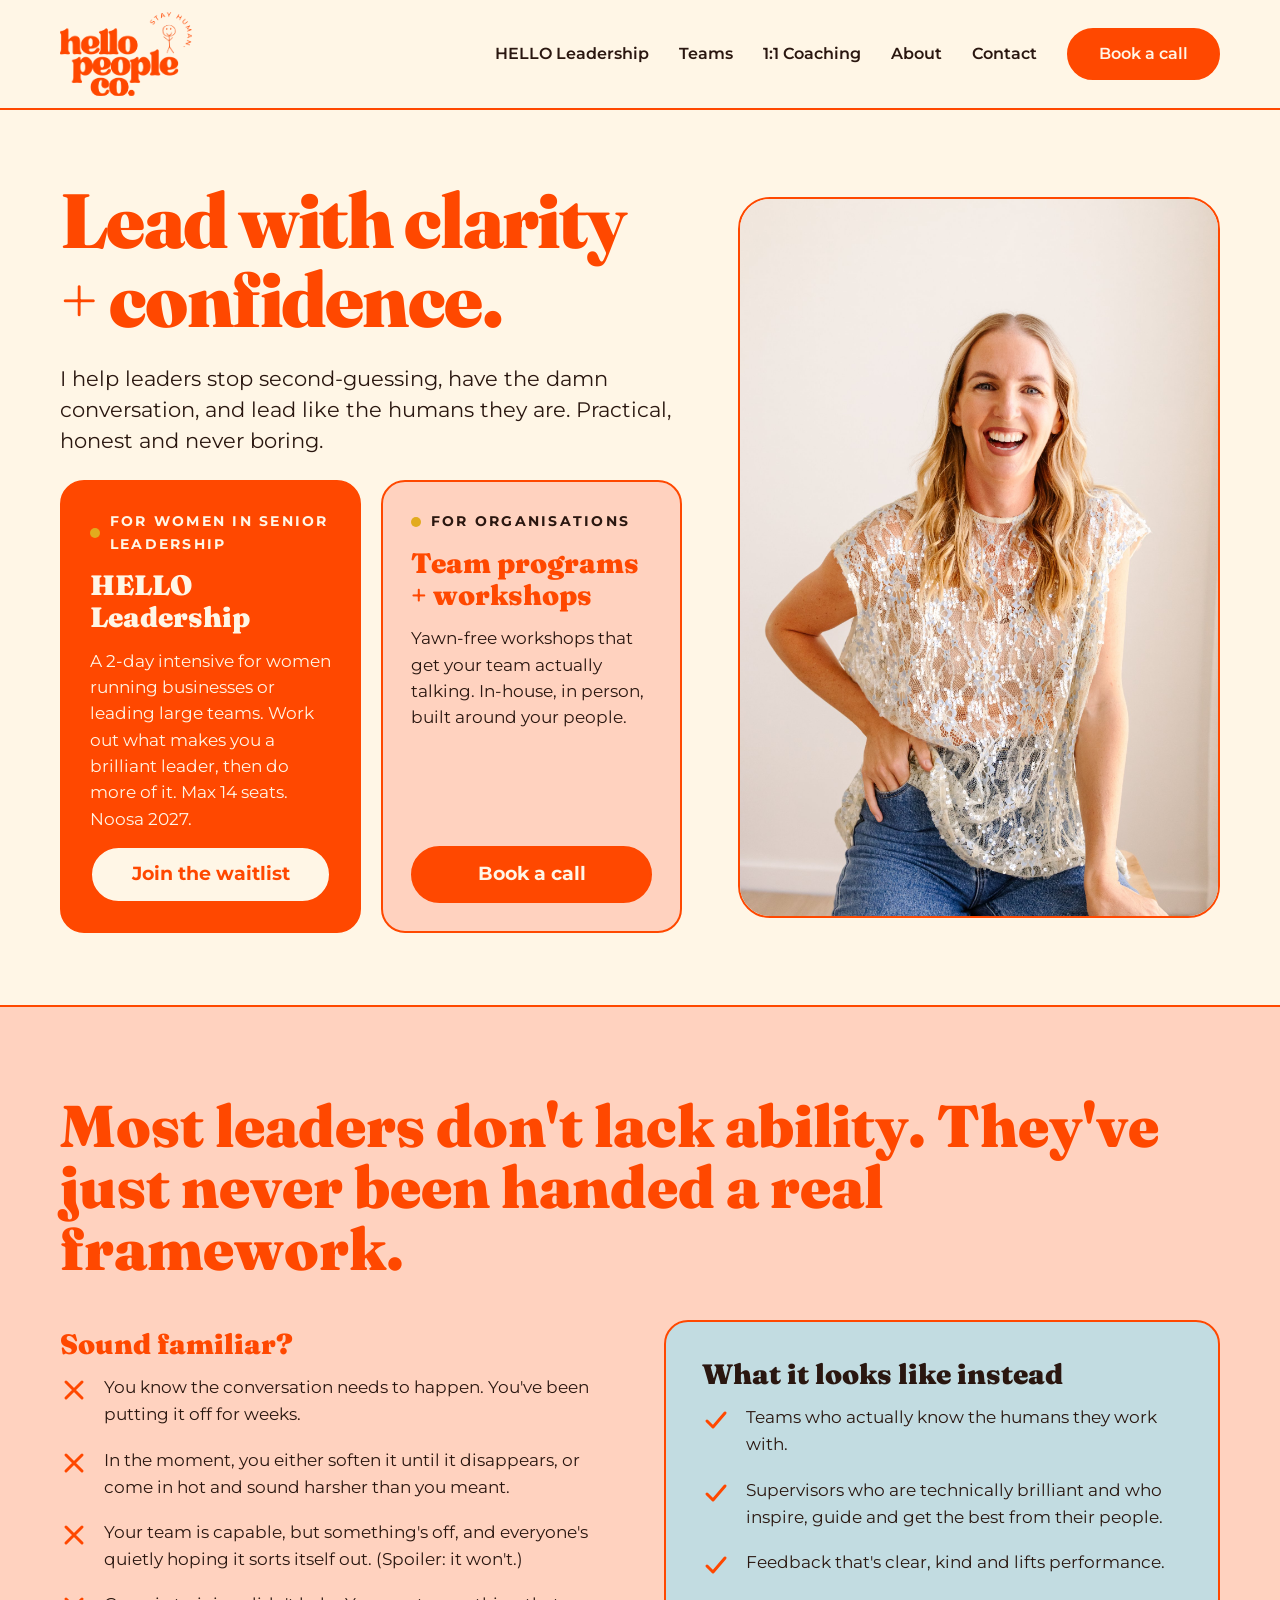
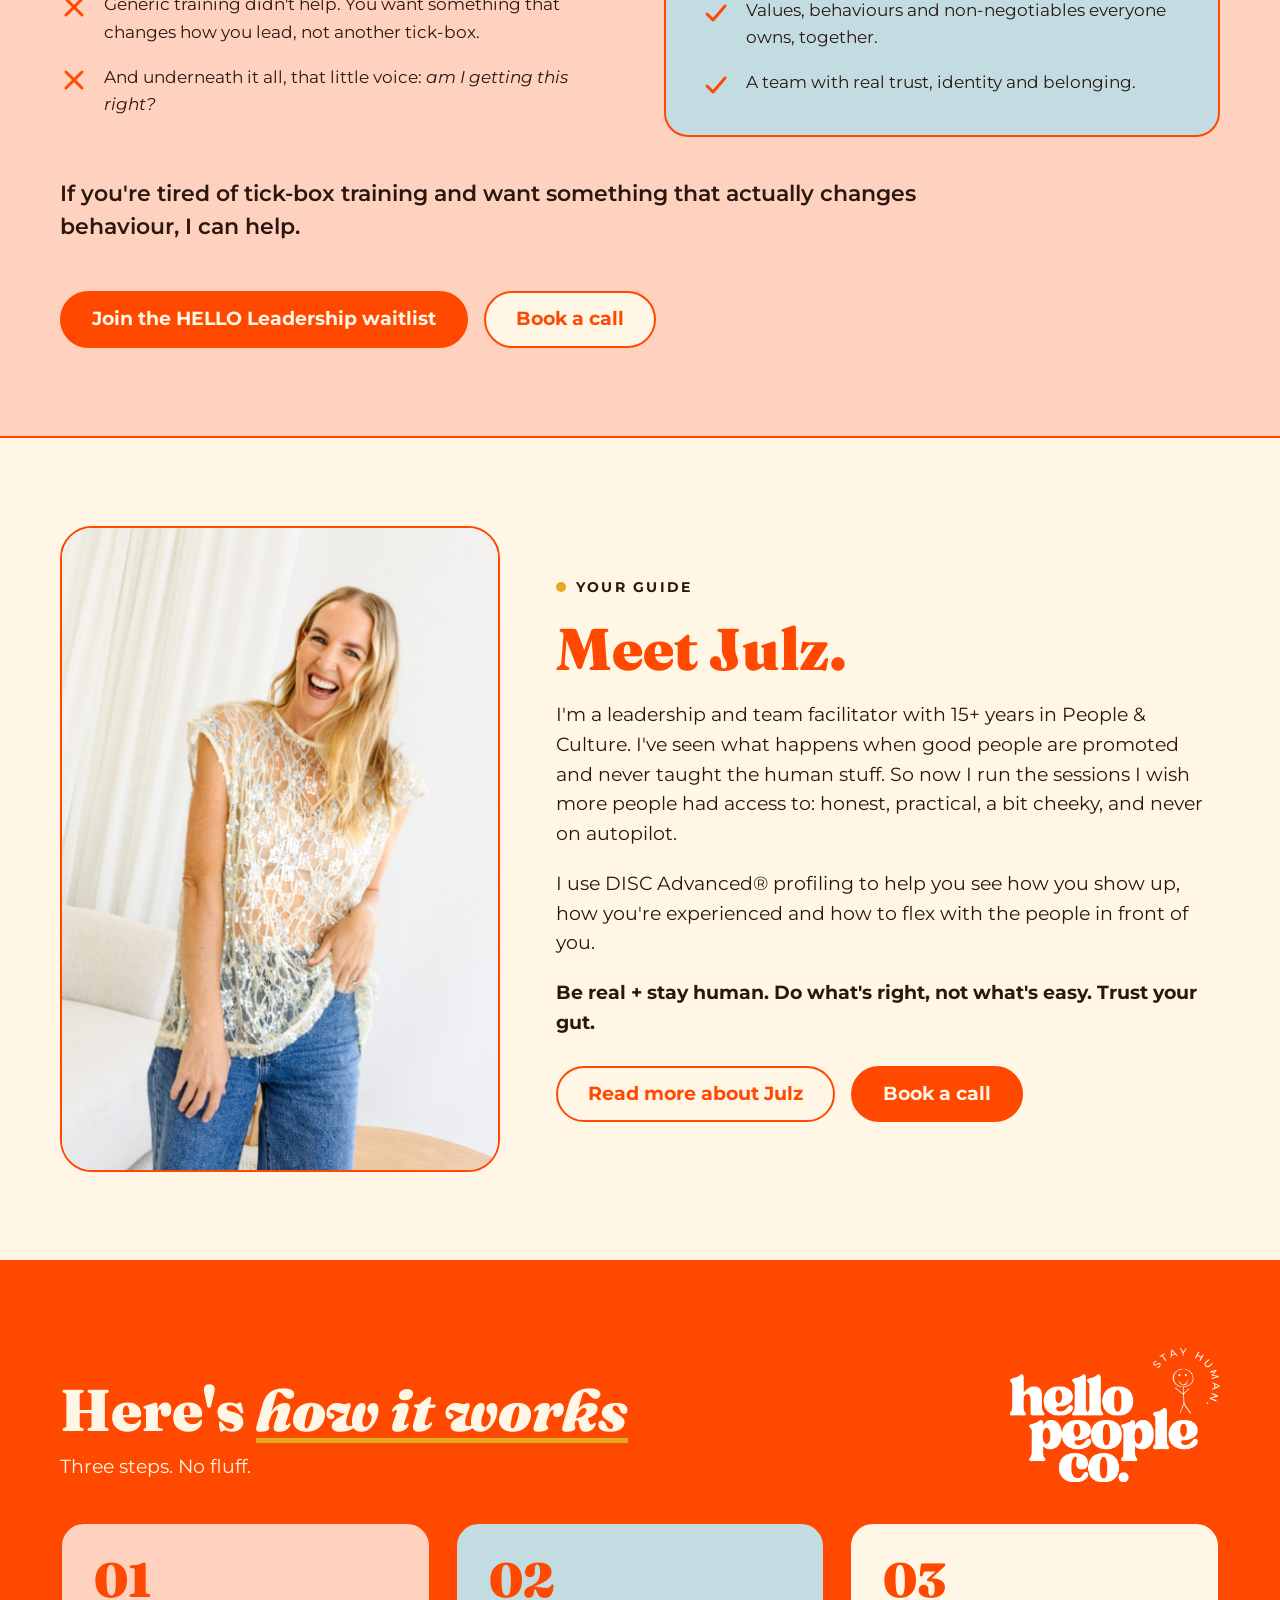
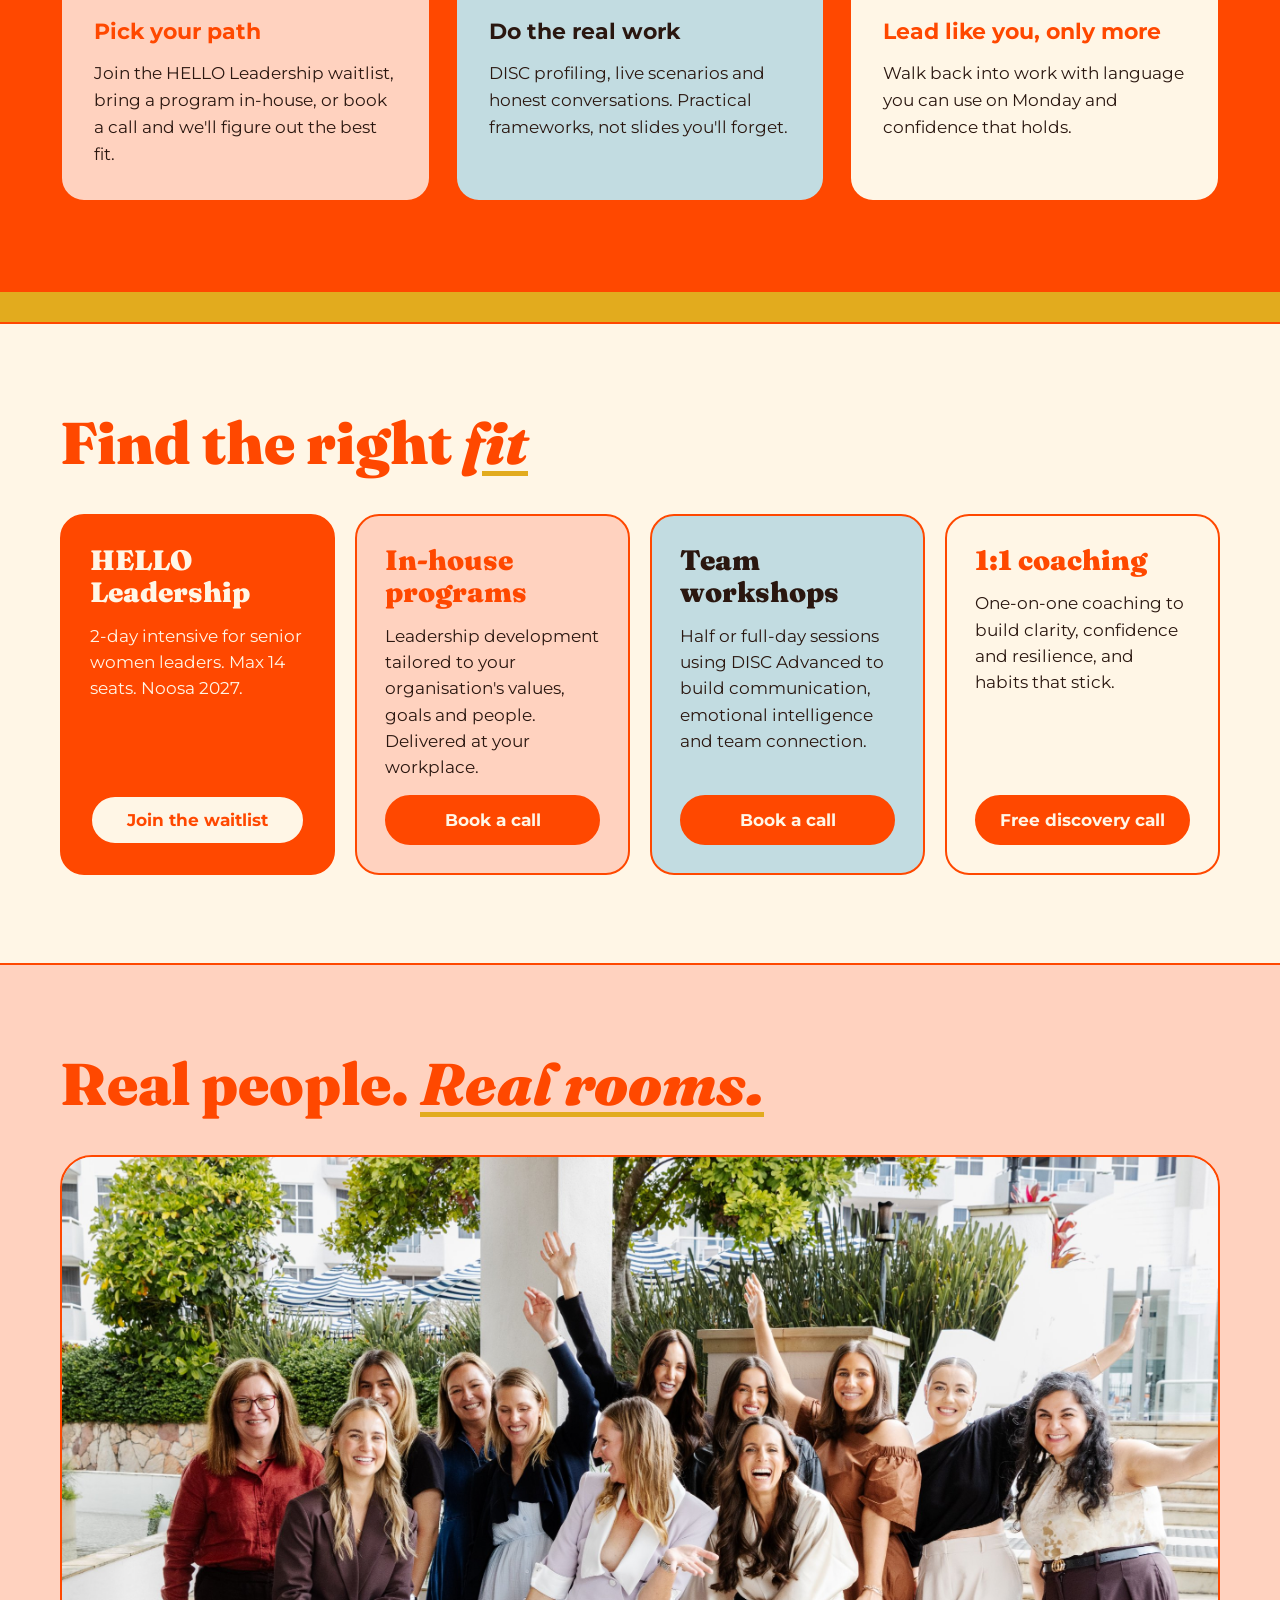
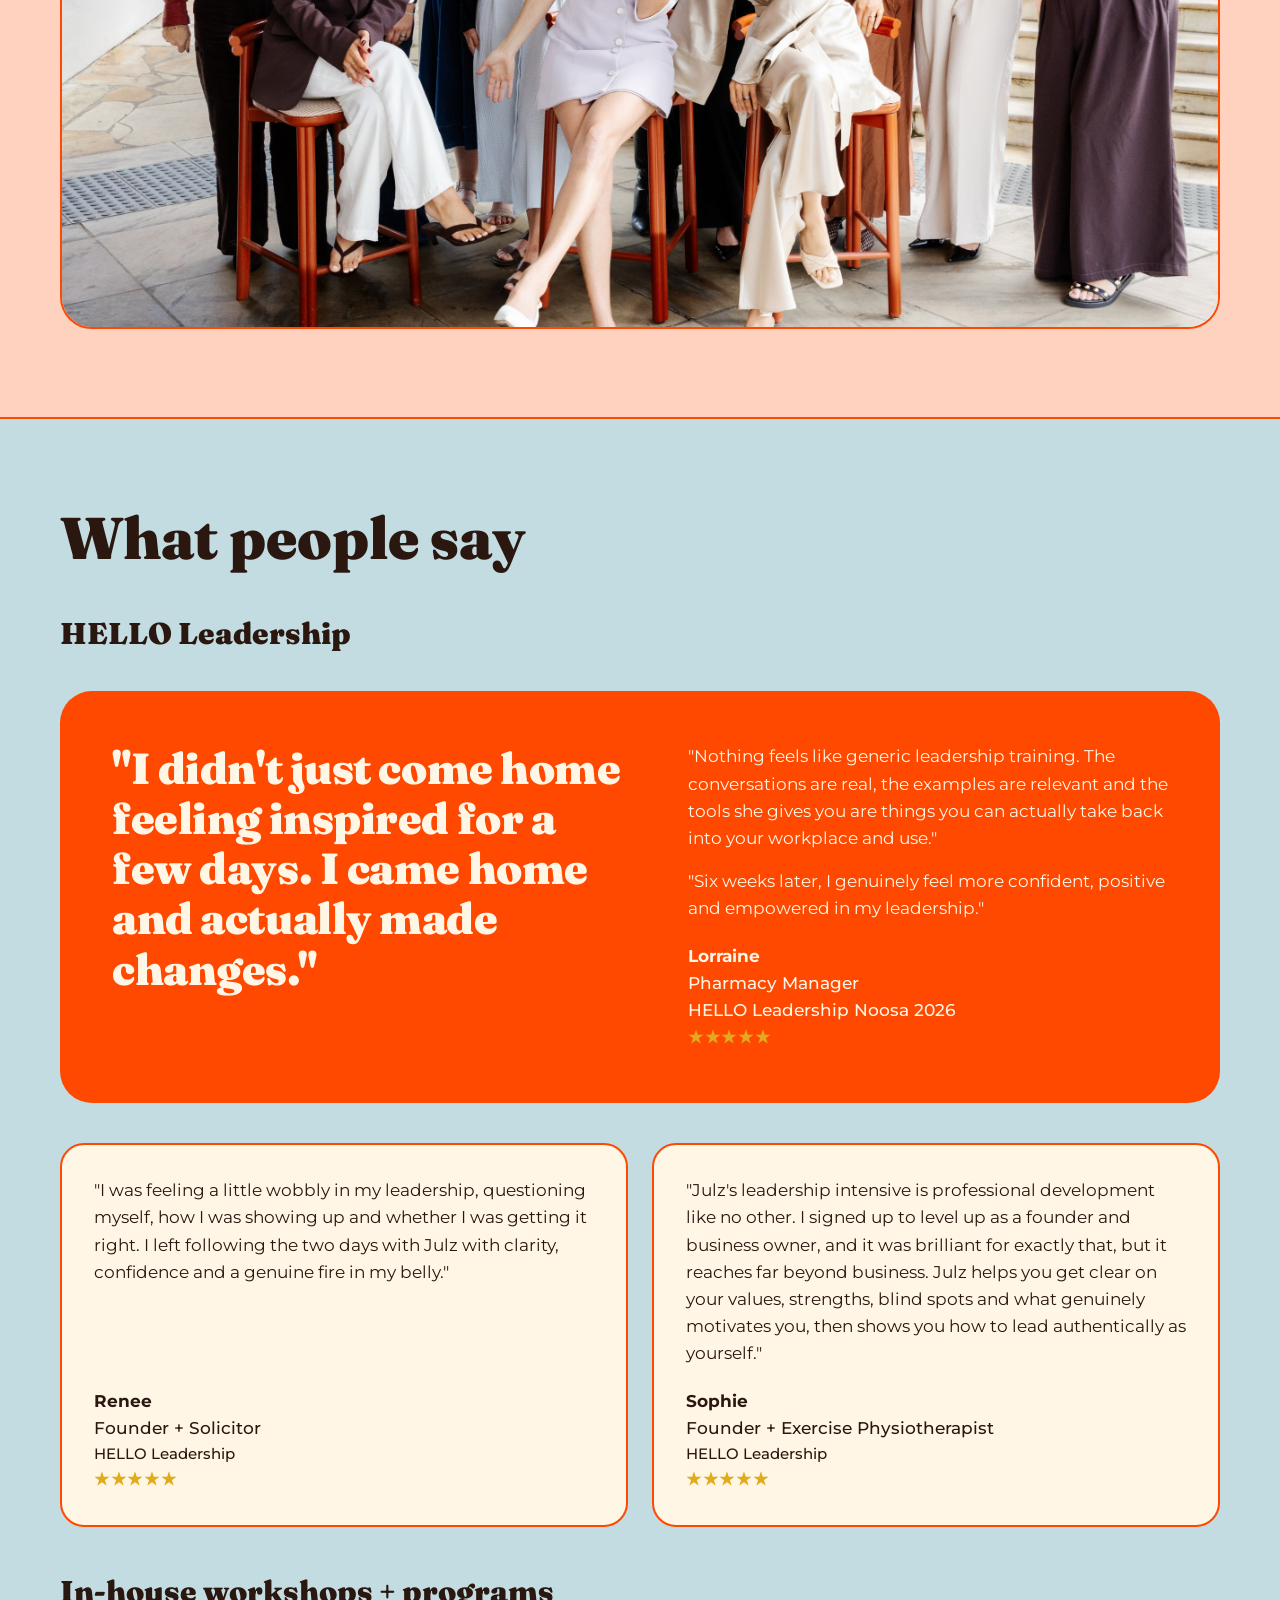
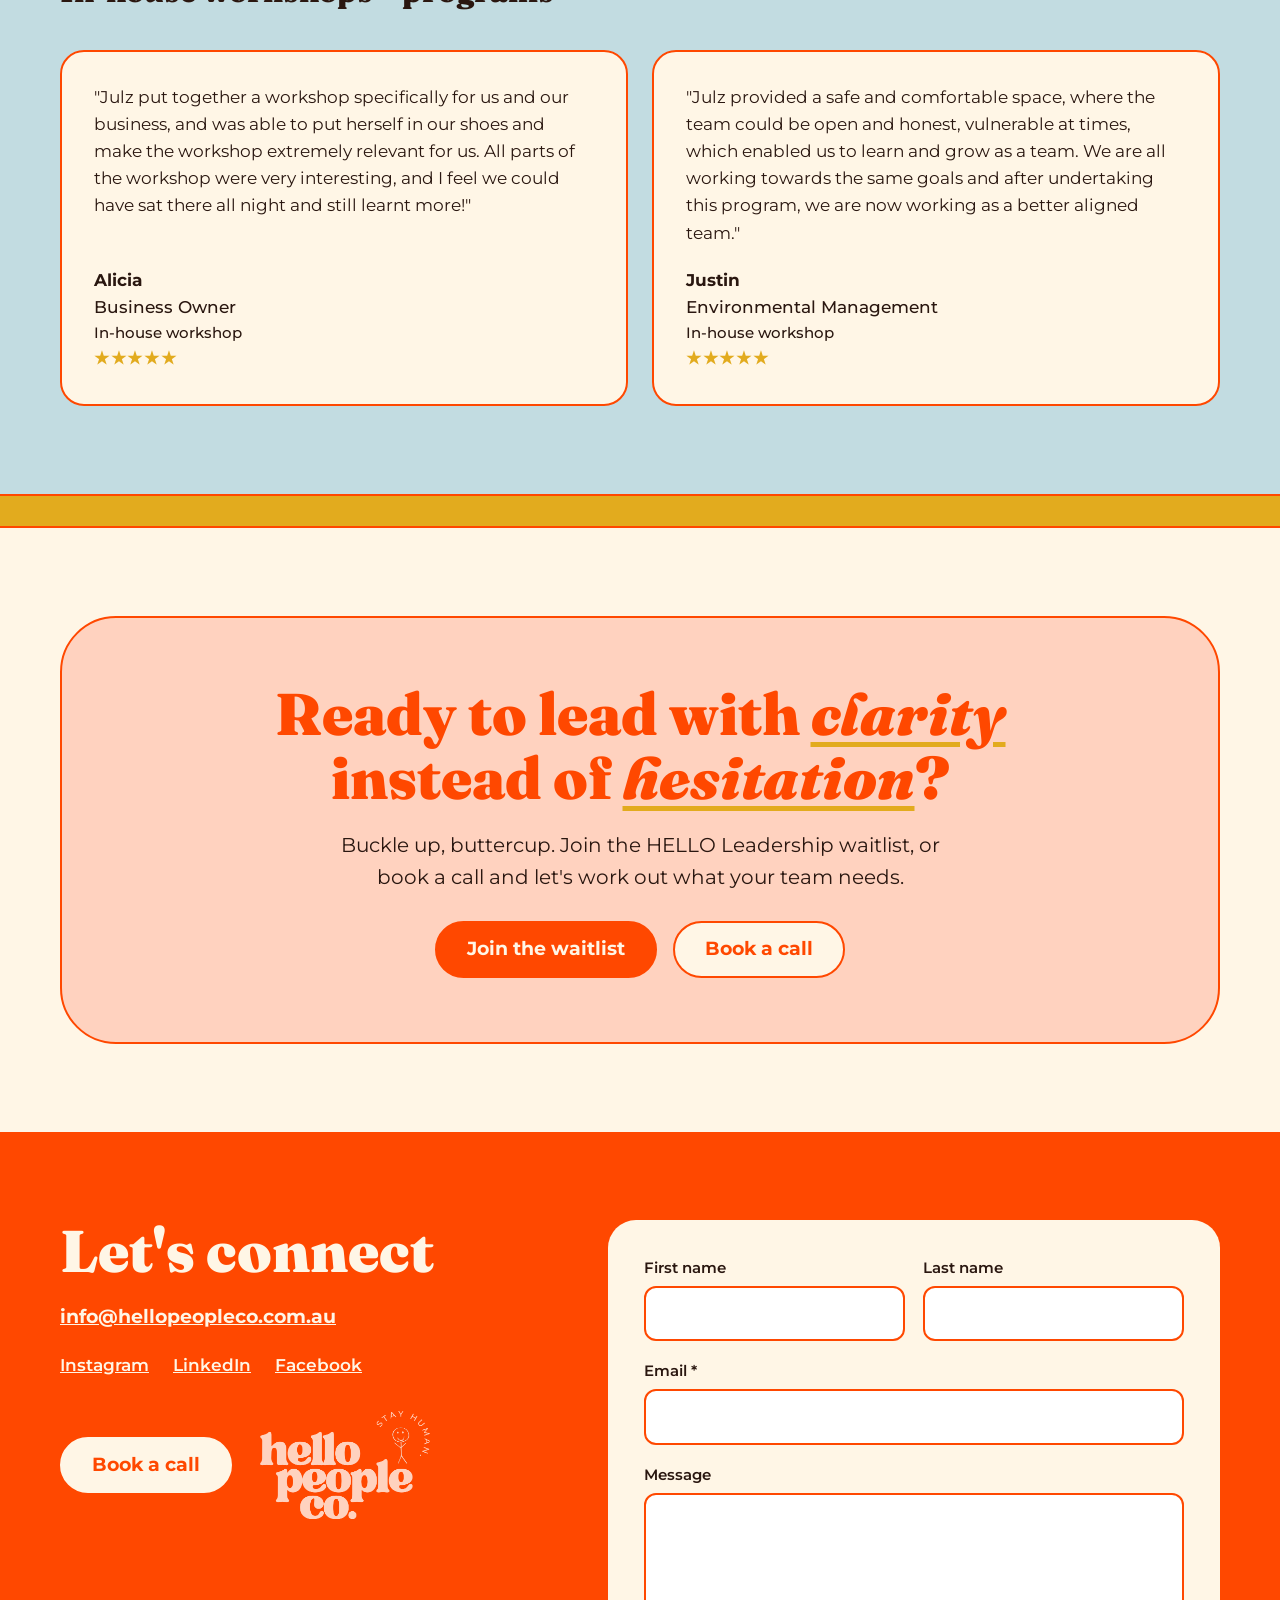
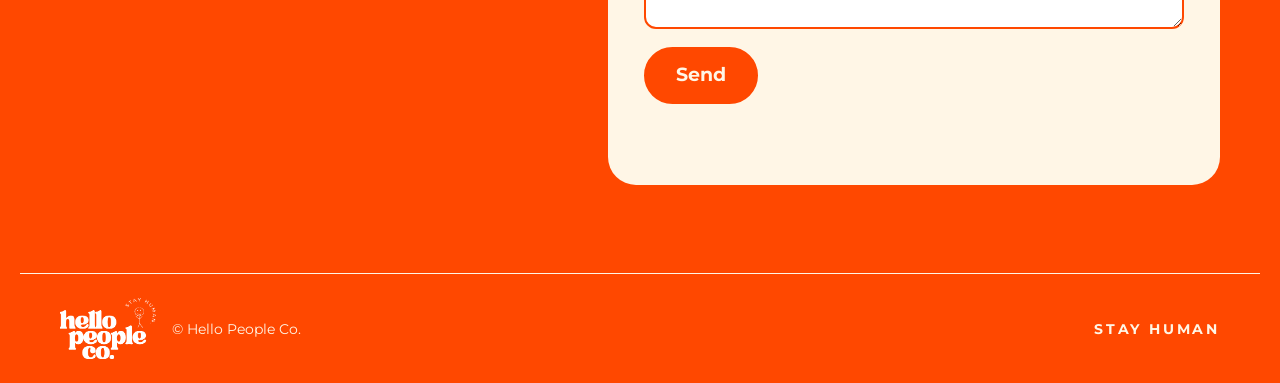
==== index.html @ 54e7c928 "Build the Hello People Co. static website from the approved design Six pages (home, HELLO Leadership" ====
<!doctype html>
<html lang="en-AU">
<head>
<meta charset="utf-8">
<meta name="viewport" content="width=device-width, initial-scale=1">
<title>Hello People Co. | Leadership development, team workshops and coaching</title>
<meta name="description" content="Leadership programs for women in senior leadership, yawn-free team workshops and 1:1 coaching with Julz Parkin. Stay human.">
<link rel="canonical" href="https://hellopeopleco.com.au/">
<meta property="og:type" content="website">
<meta property="og:site_name" content="Hello People Co.">
<meta property="og:title" content="Hello People Co. | Leadership development, team workshops and coaching">
<meta property="og:description" content="Leadership programs for women in senior leadership, yawn-free team workshops and 1:1 coaching with Julz Parkin. Stay human.">
<meta property="og:url" content="https://hellopeopleco.com.au/">
<meta property="og:image" content="https://hellopeopleco.com.au/images/julz-studio-portrait.jpg">
<meta name="twitter:card" content="summary_large_image">
<meta name="theme-color" content="#ff4800">
<link rel="icon" href="favicon.svg" type="image/svg+xml">
<link rel="preconnect" href="https://fonts.googleapis.com">
<link rel="preconnect" href="https://fonts.gstatic.com" crossorigin>
<link href="https://fonts.googleapis.com/css2?family=Fraunces:ital,opsz,wght@0,9..144,700..900;1,9..144,700..900&amp;family=Montserrat:wght@400;500;600;700&amp;display=swap" rel="stylesheet">
<link rel="stylesheet" href="css/style.css">
<script type="application/ld+json">{"@context":"https://schema.org","@type":"ProfessionalService","name":"Hello People Co.","url":"https://hellopeopleco.com.au","description":"Leadership development, team workshops and 1:1 coaching by Julz Parkin.","email":"info@hellopeopleco.com.au","areaServed":"Australia","address":{"@type":"PostalAddress","addressLocality":"Agnes Water","addressRegion":"QLD","addressCountry":"AU"},"sameAs":["https://www.instagram.com/hellopeople_co","https://www.linkedin.com/in/julz-parkin-51998225/","https://www.facebook.com/hellohellopeopleco"]}</script>
</head>
<body>
<a class="skip-link" href="#main">Skip to content</a>
<header class="site-header">
<div class="header-inner">
<a href="index.html" aria-label="Hello People Co. home"><span class="logo" style="--w:132px"><img src="images/logos/logo-orange.png" alt="Hello People Co. Stay Human" width="3375" height="4500"></span></a>
<button class="nav-toggle" type="button" aria-expanded="false" aria-controls="site-nav" aria-label="Menu"><svg width="22" height="22" viewBox="0 0 22 22" fill="none" stroke="currentColor" stroke-width="2.5" stroke-linecap="round" aria-hidden="true"><path d="M3 6h16M3 11h16M3 16h16"/></svg></button>
<nav class="site-nav" id="site-nav" aria-label="Main">
<ul><li><a href="hello-leadership.html">HELLO Leadership</a></li><li><a href="teams.html">Teams</a></li><li><a href="coaching.html">1:1 Coaching</a></li><li><a href="about.html">About</a></li><li><a href="contact.html">Contact</a></li><li><a class="btn" href="https://calendar.app.google/rN4LzEFnqo8xVcpdA" rel="noopener">Book a call</a></li></ul>
</nav>
</div>
</header>

<main id="main">
<section class="band band--cream">
<div class="wrap wrap--tight">
<div class="hero-grid">
<div class="hero-text">

<h1>Lead with clarity <span class="nowrap">+ confidence.</span></h1>
<p class="lede">I help leaders stop second-guessing, have the damn conversation, and lead like the humans they are. Practical, honest and never boring.</p>
<div class="hero-cards"><div class="card card--orange card--sm"><p class="eyebrow">For women in senior leadership</p><h3>HELLO Leadership</h3><p class="grow-p">A 2-day intensive for women running businesses or leading large teams. Work out what makes you a brilliant leader, then do more of it. Max 14 seats. Noosa 2027.</p><a class="btn btn--secondary" href="hello-leadership.html#waitlist">Join the waitlist</a></div><div class="card card--peach card--sm"><p class="eyebrow">For organisations</p><h3>Team programs + workshops</h3><p class="grow-p">Yawn-free workshops that get your team actually talking. In-house, in person, built around your people.</p><a class="btn" href="https://calendar.app.google/rN4LzEFnqo8xVcpdA" rel="noopener">Book a call</a></div></div>
</div>
<div class="hero-photo"><img class="photo photo--lg" src="images/julz-studio-portrait.jpg" alt="Julz laughing in the studio" width="1717" height="2576" loading="eager" decoding="async"></div>
</div>
</div>
</section>

<section class="band band--peach band--rule-top band--rule-bottom">
<div class="wrap">
<h2>Most leaders don't lack ability. They've just never been handed a real framework.</h2>
<div class="row row--2 row--wide row--top">
<div class="card card--bare"><h3>Sound familiar?</h3><ul class="list"><li><svg class="icon" viewBox="0 0 28 28" fill="none" stroke="currentColor" stroke-width="3" stroke-linecap="round" aria-hidden="true"><path d="M6 6l16 16M22 6L6 22"/></svg><span>You know the conversation needs to happen. You've been putting it off for weeks.</span></li><li><svg class="icon" viewBox="0 0 28 28" fill="none" stroke="currentColor" stroke-width="3" stroke-linecap="round" aria-hidden="true"><path d="M6 6l16 16M22 6L6 22"/></svg><span>In the moment, you either soften it until it disappears, or come in hot and sound harsher than you meant.</span></li><li><svg class="icon" viewBox="0 0 28 28" fill="none" stroke="currentColor" stroke-width="3" stroke-linecap="round" aria-hidden="true"><path d="M6 6l16 16M22 6L6 22"/></svg><span>Your team is capable, but something's off, and everyone's quietly hoping it sorts itself out. (Spoiler: it won't.)</span></li><li><svg class="icon" viewBox="0 0 28 28" fill="none" stroke="currentColor" stroke-width="3" stroke-linecap="round" aria-hidden="true"><path d="M6 6l16 16M22 6L6 22"/></svg><span>Generic training didn't help. You want something that changes how you lead, not another tick-box.</span></li><li><svg class="icon" viewBox="0 0 28 28" fill="none" stroke="currentColor" stroke-width="3" stroke-linecap="round" aria-hidden="true"><path d="M6 6l16 16M22 6L6 22"/></svg><span>And underneath it all, that little voice: <em class="plain">am I getting this right?</em></span></li></ul></div>
<div class="card card--blue card--lg"><h3>What it looks like instead</h3><ul class="list"><li><svg class="icon" viewBox="0 0 28 28" fill="none" stroke="currentColor" stroke-width="3" stroke-linecap="round" stroke-linejoin="round" aria-hidden="true"><path d="M5 15l6 6L23 7"/></svg><span>Teams who actually know the humans they work with.</span></li><li><svg class="icon" viewBox="0 0 28 28" fill="none" stroke="currentColor" stroke-width="3" stroke-linecap="round" stroke-linejoin="round" aria-hidden="true"><path d="M5 15l6 6L23 7"/></svg><span>Supervisors who are technically brilliant and who inspire, guide and get the best from their people.</span></li><li><svg class="icon" viewBox="0 0 28 28" fill="none" stroke="currentColor" stroke-width="3" stroke-linecap="round" stroke-linejoin="round" aria-hidden="true"><path d="M5 15l6 6L23 7"/></svg><span>Feedback that's clear, kind and lifts performance.</span></li><li><svg class="icon" viewBox="0 0 28 28" fill="none" stroke="currentColor" stroke-width="3" stroke-linecap="round" stroke-linejoin="round" aria-hidden="true"><path d="M5 15l6 6L23 7"/></svg><span>Values, behaviours and non-negotiables everyone owns, together.</span></li><li><svg class="icon" viewBox="0 0 28 28" fill="none" stroke="currentColor" stroke-width="3" stroke-linecap="round" stroke-linejoin="round" aria-hidden="true"><path d="M5 15l6 6L23 7"/></svg><span>A team with real trust, identity and belonging.</span></li></ul></div>
</div>
<p class="text-xl measure">If you're tired of tick-box training and want something that actually changes behaviour, I can help.</p>
<div class="btn-row"><a class="btn" href="hello-leadership.html#waitlist">Join the HELLO Leadership waitlist</a><a class="btn btn--secondary" href="https://calendar.app.google/rN4LzEFnqo8xVcpdA" rel="noopener">Book a call</a></div>
</div>
</section>

<section class="band band--cream">
<div class="wrap">
<div class="split">
<div class="split__photo"><img class="photo photo--lg" src="images/julz-laughing.jpg" alt="Julz laughing" width="1749" height="2576" loading="lazy" decoding="async"></div>
<div class="split__text">
<p class="eyebrow">Your guide</p>
<h2>Meet Julz.</h2>
<p class="text-lg">I'm a leadership and team facilitator with 15+ years in People &amp; Culture. I've seen what happens when good people are promoted and never taught the human stuff. So now I run the sessions I wish more people had access to: honest, practical, a bit cheeky, and never on autopilot.</p>
<p class="text-lg">I use DISC Advanced&reg; profiling to help you see how you show up, how you're experienced and how to flex with the people in front of you.</p>
<p class="text-lg bold">Be real + stay human. Do what's right, not what's easy. Trust your gut.</p>
<div class="btn-row"><a class="btn btn--secondary" href="about.html">Read more about Julz</a><a class="btn" href="https://calendar.app.google/rN4LzEFnqo8xVcpdA" rel="noopener">Book a call</a></div>
</div>
</div>
</div>
</section>

<section class="band band--orange band--rule-bottom">
<div class="wrap">
<div class="steps-head"><div class="stack"><h2>Here's <em>how it works</em></h2><p class="text-lg">Three steps. No fluff.</p></div><span class="logo" style="--w:210px"><img src="images/logos/logo-white.png" alt="Hello People Co. Stay Human" width="3375" height="4500" loading="lazy"></span></div>
<div class="row row--3 row--stretch"><div class="card card--peach step"><span class="step__num">01</span><h3>Pick your path</h3><p>Join the HELLO Leadership waitlist, bring a program in-house, or book a call and we'll figure out the best fit.</p></div><div class="card card--blue step"><span class="step__num">02</span><h3>Do the real work</h3><p>DISC profiling, live scenarios and honest conversations. Practical frameworks, not slides you'll forget.</p></div><div class="card step"><span class="step__num">03</span><h3>Lead like you, only more</h3><p>Walk back into work with language you can use on Monday and confidence that holds.</p></div></div>
</div>
</section>

<div class="stripe" aria-hidden="true"></div>

<section class="band band--cream band--rule-bottom">
<div class="wrap">
<h2>Find the right <em>fit</em></h2>
<div class="row row--4 row--stretch">
<div class="card card--orange card--sm"><h3>HELLO Leadership</h3><p class="grow-p">2-day intensive for senior women leaders. Max 14 seats. Noosa 2027.</p><a class="btn btn--secondary btn--sm" href="hello-leadership.html#waitlist">Join the waitlist</a></div>
<div class="card card--peach card--sm"><h3>In-house programs</h3><p class="grow-p">Leadership development tailored to your organisation's values, goals and people. Delivered at your workplace.</p><a class="btn btn--sm" href="https://calendar.app.google/rN4LzEFnqo8xVcpdA" rel="noopener">Book a call</a></div>
<div class="card card--blue card--sm"><h3>Team workshops</h3><p class="grow-p">Half or full-day sessions using DISC Advanced to build communication, emotional intelligence and team connection.</p><a class="btn btn--sm" href="https://calendar.app.google/rN4LzEFnqo8xVcpdA" rel="noopener">Book a call</a></div>
<div class="card card--sm"><h3>1:1 coaching</h3><p class="grow-p">One-on-one coaching to build clarity, confidence and resilience, and habits that stick.</p><a class="btn btn--sm" href="https://calendar.app.google/rN4LzEFnqo8xVcpdA" rel="noopener">Free discovery call</a></div>
</div>
</div>
</section>

<section class="band band--peach">
<div class="wrap">
<h2>Real people. <em>Real rooms.</em></h2>
<img class="photo photo--lg" src="images/group-celebrating.jpg" alt="HELLO Leadership participants celebrating together" width="2576" height="1717" loading="lazy" decoding="async">
</div>
</section>

<section id="reviews" class="band band--blue band--rule-top band--rule-bottom">
<div class="wrap">
<h2>What people say</h2>
<h3 class="group-title">HELLO Leadership</h3>
<figure class="featured-quote">
<blockquote><p>"I didn't just come home feeling inspired for a few days. I came home and actually made changes."</p></blockquote>
<div class="more">
<p>"Nothing feels like generic leadership training. The conversations are real, the examples are relevant and the tools she gives you are things you can actually take back into your workplace and use."</p>
<p>"Six weeks later, I genuinely feel more confident, positive and empowered in my leadership."</p>
<figcaption>Lorraine<span class="role">Pharmacy Manager</span><span class="role">HELLO Leadership Noosa 2026</span><span class="stars" aria-label="5 out of 5 stars">★★★★★</span></figcaption>
</div>
</figure>
<div class="row row--3 row--stretch"><figure class="quote"><blockquote><p>"I was feeling a little wobbly in my leadership, questioning myself, how I was showing up and whether I was getting it right. I left following the two days with Julz with clarity, confidence and a genuine fire in my belly."</p></blockquote><figcaption>Renee<span class="role">Founder + Solicitor</span><span class="program">HELLO Leadership</span><span class="stars" aria-label="5 out of 5 stars">★★★★★</span></figcaption></figure><figure class="quote"><blockquote><p>"Julz's leadership intensive is professional development like no other. I signed up to level up as a founder and business owner, and it was brilliant for exactly that, but it reaches far beyond business. Julz helps you get clear on your values, strengths, blind spots and what genuinely motivates you, then shows you how to lead authentically as yourself."</p></blockquote><figcaption>Sophie<span class="role">Founder + Exercise Physiotherapist</span><span class="program">HELLO Leadership</span><span class="stars" aria-label="5 out of 5 stars">★★★★★</span></figcaption></figure></div>
<h3 class="group-title">In-house workshops + programs</h3>
<div class="row row--3 row--stretch"><figure class="quote"><blockquote><p>"Julz put together a workshop specifically for us and our business, and was able to put herself in our shoes and make the workshop extremely relevant for us. All parts of the workshop were very interesting, and I feel we could have sat there all night and still learnt more!"</p></blockquote><figcaption>Alicia<span class="role">Business Owner</span><span class="program">In-house workshop</span><span class="stars" aria-label="5 out of 5 stars">★★★★★</span></figcaption></figure><figure class="quote"><blockquote><p>"Julz provided a safe and comfortable space, where the team could be open and honest, vulnerable at times, which enabled us to learn and grow as a team. We are all working towards the same goals and after undertaking this program, we are now working as a better aligned team."</p></blockquote><figcaption>Justin<span class="role">Environmental Management</span><span class="program">In-house workshop</span><span class="stars" aria-label="5 out of 5 stars">★★★★★</span></figcaption></figure></div>
</div>
</section>

<div class="stripe" aria-hidden="true"></div>

<section class="band band--cream">
<div class="wrap">
<div class="cta-panel"><h2>Ready to lead with <em>clarity</em> instead of <em>hesitation</em>?</h2><p>Buckle up, buttercup. Join the HELLO Leadership waitlist, or book a call and let's work out what your team needs.</p><div class="btn-row btn-row--center"><a class="btn" href="hello-leadership.html#waitlist">Join the waitlist</a><a class="btn btn--secondary" href="https://calendar.app.google/rN4LzEFnqo8xVcpdA" rel="noopener">Book a call</a></div></div>
</div>
</section>

</main>
<section id="contact" class="band band--orange contact-band">
<div class="wrap">
<div class="contact-info">
<h2>Let's connect</h2>
<p class="text-lg"><a href="mailto:info@hellopeopleco.com.au" class="bold">info@hellopeopleco.com.au</a></p>
<p class="social"><a href="https://www.instagram.com/hellopeople_co" rel="noopener">Instagram</a> <a href="https://www.linkedin.com/in/julz-parkin-51998225/" rel="noopener">LinkedIn</a> <a href="https://www.facebook.com/hellohellopeopleco" rel="noopener">Facebook</a></p>
<div class="contact-actions"><a class="btn btn--secondary" href="https://calendar.app.google/rN4LzEFnqo8xVcpdA" rel="noopener">Book a call</a><span class="logo" style="--w:170px"><img src="images/logos/logo-peach.png" alt="Hello People Co. Stay Human" width="3375" height="4500" loading="lazy"></span></div>
</div>
<form class="form" action="https://formspree.io/f/REPLACE_WITH_CONTACT_FORM_ID" method="POST" data-done="Thanks! Your message is on its way. I will be in touch soon.">
<input type="hidden" name="_subject" value="New message from the Hello People Co. website">
<div class="hp" aria-hidden="true"><label>Leave this empty <input type="text" name="_gotcha" tabindex="-1" autocomplete="off"></label></div>
<div class="field"><label for="c-first_name">First name</label><input id="c-first_name" name="first_name" type="text"></div><div class="field"><label for="c-last_name">Last name</label><input id="c-last_name" name="last_name" type="text"></div><div class="field field--full"><label for="c-email">Email *</label><input id="c-email" name="email" type="email" required autocomplete="email"></div><div class="field field--full"><label for="c-message">Message</label><textarea id="c-message" name="message" rows="4"></textarea></div>
<button class="btn" type="submit">Send</button>
<p class="form-status" role="status" aria-live="polite"></p>
</form>
</div>
<div class="site-footer"><span class="brand"><span class="logo" style="--w:96px"><img src="images/logos/logo-white.png" alt="Hello People Co. Stay Human" width="3375" height="4500" loading="lazy"></span><span>&copy; Hello People Co.</span></span><span class="tag">STAY HUMAN</span></div>
</section>

<script src="js/site.js" defer></script>
</body>
</html>
---- css/style.css ----
/* Hello People Co. website styles
   Colours: orange + peach main, butter yellow background, blue supporting, mustard small accent only.
   Rules: no brown headings/backgrounds, never brown with mustard, no text on mustard.
   Headings: Fraunces is a stand-in until the Tan Tangkiwood font file and web licence are added (see --font-head). */
:root{
  --orange:#ff4800;
  --peach:#ffd2bf;
  --cream:#fff6e6;
  --blue:#c2dce1;
  --mustard:#e2ab1e;
  --ink:#2a1710;
  --font-head:'Fraunces',Georgia,serif;
  --font-body:'Montserrat',Arial,sans-serif;
}
*,*::before,*::after{box-sizing:border-box}
html{scroll-behavior:smooth}
body{margin:0;background:var(--cream);color:var(--ink);font-family:var(--font-body);font-size:17px;line-height:1.6}
img{max-width:100%;height:auto;display:block}
p{margin:0}
a{color:var(--ink)}
a:hover{color:var(--orange)}
:focus-visible{outline:3px solid var(--ink);outline-offset:3px}
.band--orange :focus-visible{outline-color:var(--cream)}
.skip-link{position:absolute;left:-999px;top:0;background:var(--orange);color:var(--cream);padding:12px 20px;z-index:100;border-radius:0 0 12px 0}
.skip-link:focus{left:0}

/* Headings */
h1,h2,h3{font-family:var(--font-head);font-weight:900;margin:0;color:var(--orange)}
h1{font-size:clamp(2.75rem,6vw,5.25rem);line-height:1.02;letter-spacing:-.02em}
h2{font-size:clamp(2.1rem,4.6vw,3.75rem);line-height:1.05}
h3{font-size:1.75rem;line-height:1.15}
em{font-style:italic;text-decoration:underline;text-decoration-color:var(--mustard);text-decoration-thickness:.09em;text-underline-offset:.12em}
.nowrap{white-space:nowrap}
.lede{font-size:1.3rem;line-height:1.5;max-width:620px}
.text-lg{font-size:1.2rem;line-height:1.55}
.text-xl{font-size:1.375rem;line-height:1.5;font-weight:600}
.bold{font-weight:700}
.measure{max-width:860px}
.eyebrow{display:flex;align-items:center;gap:10px;font-size:.875rem;font-weight:700;letter-spacing:.16em;text-transform:uppercase}
.eyebrow::before{content:"";flex:none;width:10px;height:10px;border-radius:50%;background:var(--mustard)}

/* Bands (full-width sections) */
.band{border-color:var(--orange)}
.band--cream{background:var(--cream)}
.band--peach{background:var(--peach)}
.band--orange{background:var(--orange);color:var(--cream)}
.band--blue{background:var(--blue)}
.band--rule-top{border-top:2px solid var(--orange)}
.band--rule-bottom{border-bottom:2px solid var(--orange)}
.band--orange h1,.band--orange h2,.band--orange h3{color:var(--cream)}
.band--orange a:not(.btn){color:var(--cream)}
.band--blue h2,.band--blue h3{color:var(--ink)}
.wrap{max-width:1240px;margin:0 auto;padding:88px 40px;display:flex;flex-direction:column;gap:40px}
.wrap--tight{padding-top:72px;padding-bottom:72px}
.wrap--row{flex-direction:row;flex-wrap:wrap}

/* Header */
.site-header{background:var(--cream);border-bottom:2px solid var(--orange);position:relative;z-index:10}
.header-inner{max-width:1240px;margin:0 auto;padding:12px 40px;display:flex;align-items:center;justify-content:space-between;gap:20px}
.logo{display:block;position:relative;overflow:hidden;width:var(--w,132px);aspect-ratio:2622/1672;flex:none}
.logo img{position:absolute;max-width:none;width:128.72%;height:auto;left:-14.23%;top:-79.97%}
.site-nav ul{list-style:none;margin:0;padding:0;display:flex;align-items:center;gap:8px 30px}
.site-nav a{text-decoration:none;font-weight:600;font-size:1rem;color:var(--ink)}
.site-nav a:hover,.site-nav a[aria-current="page"]{color:var(--orange)}
.site-nav a[aria-current="page"]{text-decoration:underline;text-decoration-color:var(--mustard);text-decoration-thickness:3px;text-underline-offset:6px}
.site-nav .btn{color:var(--cream)}
.site-nav .btn:hover{color:var(--orange);background:var(--cream)}
.nav-toggle{display:none;align-items:center;justify-content:center;width:46px;height:46px;border:2px solid var(--orange);border-radius:999px;background:var(--cream);color:var(--orange);cursor:pointer;padding:0}

/* Buttons */
.btn{display:inline-block;text-decoration:none;font:inherit;font-weight:700;font-size:1.1875rem;line-height:1.3;padding:14px 30px;border-radius:999px;border:2px solid var(--orange);background:var(--orange);color:var(--cream);white-space:nowrap;text-align:center;cursor:pointer}
.btn:hover{background:var(--cream);color:var(--orange)}
.btn--secondary{background:var(--cream);color:var(--orange)}
.btn--secondary:hover{background:var(--orange);color:var(--cream)}
.btn--sm{font-size:1.0625rem;padding:12px 22px}
.band--orange .btn--secondary{background:var(--cream);color:var(--orange);border-color:var(--cream)}
.band--orange .btn--secondary:hover{background:var(--orange);color:var(--cream)}
.btn-row{display:flex;flex-wrap:wrap;gap:16px;margin-top:8px}
.btn-row--center{justify-content:center}

/* Hero */
.hero-grid{display:flex;flex-wrap:wrap;align-items:center;gap:56px}
.hero-text{flex:1 1 520px;min-width:0;display:flex;flex-direction:column;gap:24px}
.hero-photo{flex:1 1 380px;min-width:0}
.hero-cards{display:flex;flex-wrap:wrap;gap:20px;align-items:stretch}
.hero-cards>.card{flex:1 1 260px}
.meta-line{font-size:1rem;font-weight:700;letter-spacing:.12em;text-transform:uppercase}

/* Layout helpers */
.row{display:flex;flex-wrap:wrap;gap:24px}
.row>*{flex:1 1 300px;min-width:0}
.row--2>*{flex:1 1 460px}
.row--3>*{flex:1 1 280px}
.row--4{gap:20px}
.row--4>*{flex:1 1 240px}
.row--stretch{align-items:stretch}
.row--top{align-items:flex-start}
.row--wide{gap:48px}
.split{display:flex;flex-wrap:wrap;align-items:center;gap:56px}
.split__text{flex:1 1 480px;min-width:0;display:flex;flex-direction:column;gap:20px}
.split__photo{flex:0 1 440px;min-width:0}
.stack{display:flex;flex-direction:column;gap:16px}
.stack--lg{gap:20px}
.center{text-align:center;align-items:center}

/* Photos */
.photo{width:100%;height:auto;border:2px solid var(--orange);border-radius:24px}
.photo--lg{border-radius:32px}
.band--orange .photo{border-color:var(--cream)}
.photo-row{display:flex;flex-wrap:wrap;gap:24px;align-items:flex-start}
.photo-row .photo{flex:1 1 280px;min-width:0}

/* Cards */
.card{display:flex;flex-direction:column;gap:14px;background:var(--cream);color:var(--ink);border:2px solid var(--orange);border-radius:24px;padding:32px}
.card--peach{background:var(--peach)}
.card--blue{background:var(--blue)}
.card--orange{background:var(--orange);color:var(--cream)}
.card--lg{padding:36px}
.card--sm{padding:28px}
.card--row{flex-direction:row;align-items:flex-start;gap:16px}
.card--bare{background:transparent;border:0;padding:8px 0}
.card h3{color:var(--orange)}
.card--blue h3{color:var(--ink)}
.card--orange h3{color:var(--cream)}
.card .grow{flex:1}
.card .grow-p{flex:1;line-height:1.55}
.card h2{font-size:2.125rem}
.band--blue .card h3{color:var(--orange)}
.band--blue .card--blue h3{color:var(--ink)}
.value{font-family:var(--font-head);font-weight:900;font-size:1.75rem;line-height:1.15;color:var(--orange)}
.card--blue .value{color:var(--ink)}

/* Steps */
.step__num{font-family:var(--font-head);font-weight:900;font-size:3rem;line-height:1;color:var(--orange)}
.step h3{font-family:var(--font-body);font-size:1.375rem;font-weight:700;line-height:1.25}
.steps-head{display:flex;flex-wrap:wrap;align-items:flex-end;justify-content:space-between;gap:24px}
.steps-head .stack{gap:12px}
.band--blue .steps-head h2{color:var(--ink)}
.band--blue .step .step__num{color:var(--orange)}

/* Lists */
.list{list-style:none;margin:0;padding:0;display:flex;flex-direction:column;gap:18px}
.list li{display:flex;gap:16px;align-items:flex-start}
.icon{flex:none;margin-top:2px;color:var(--orange);width:28px;height:28px}
.checks{font-size:1.125rem;font-weight:600}
.checks p{font-weight:600}

/* Reviews */
.group-title{font-family:var(--font-head);font-weight:900;font-size:1.875rem;line-height:1.15;color:var(--ink);margin:8px 0 0}
.quote{margin:0;display:flex;flex-direction:column;justify-content:space-between;gap:20px;background:var(--cream);color:var(--ink);border:2px solid var(--orange);border-radius:24px;padding:32px}
.quote blockquote{margin:0;line-height:1.6}
.quote figcaption{font-weight:700}
.quote .role{font-weight:500;display:block}
.quote .program{font-weight:500;font-size:.9375rem;display:block}
.stars{color:var(--mustard);letter-spacing:.1em;display:block}
.featured-quote{margin:0;background:var(--orange);color:var(--cream);border-radius:32px;padding:52px;display:flex;flex-wrap:wrap;gap:28px 56px;align-items:flex-start}
.featured-quote blockquote{margin:0;flex:1 1 420px;min-width:0;font-family:var(--font-head);font-weight:900;font-size:clamp(1.9rem,3.4vw,2.875rem);line-height:1.15;letter-spacing:-.01em}
.featured-quote .more{flex:1 1 380px;min-width:0;display:flex;flex-direction:column;gap:16px}
.featured-quote figcaption{font-weight:700;margin-top:4px}
.featured-quote .role{font-weight:500;display:block}

/* CTA + stripe */
.cta-panel{background:var(--peach);border:2px solid var(--orange);border-radius:56px;padding:64px 48px;display:flex;flex-direction:column;align-items:center;gap:20px;text-align:center}
.cta-panel h2{max-width:820px;font-size:clamp(2.1rem,4.6vw,3.75rem);line-height:1.08}
.cta-panel p{max-width:640px;font-size:1.25rem}
.stripe{height:32px;background:var(--mustard);border-bottom:2px solid var(--orange)}

/* Forms */
.form{display:flex;flex-wrap:wrap;gap:18px;background:var(--cream);color:var(--ink);border-radius:28px;padding:36px}
.form--bordered{border:2px solid var(--orange)}
.field{flex:1 1 200px;display:flex;flex-direction:column;gap:6px}
.field--full{flex-basis:100%}
.field label{font-weight:600;font-size:.9375rem}
.field input,.field textarea{font:inherit;color:var(--ink);padding:12px 14px;border:2px solid var(--orange);border-radius:12px;background:#fff;width:100%}
.field textarea{resize:vertical}
.field input:focus-visible,.field textarea:focus-visible{outline:3px solid var(--ink)}
.hp{position:absolute;left:-9999px;height:0;overflow:hidden}
.form-status{flex-basis:100%;font-weight:600;min-height:1.6em}
.form-status.is-error{color:#b00020}

/* Contact band + footer */
.contact-band .wrap{flex-direction:row;flex-wrap:wrap;gap:56px}
.contact-info{flex:1 1 360px;min-width:0;display:flex;flex-direction:column;gap:20px}
.contact-info .form-col{flex:1 1 480px}
.contact-band .form{flex:1 1 480px;min-width:0}
.social{display:flex;flex-wrap:wrap;gap:8px 24px;font-weight:600}
.contact-actions{display:flex;flex-wrap:wrap;align-items:center;gap:28px;margin-top:12px}
.site-footer{border-top:1px solid var(--cream);max-width:1240px;margin:0 auto;padding:24px 40px;display:flex;flex-wrap:wrap;justify-content:space-between;align-items:center;gap:12px;font-size:.875rem}
.site-footer .brand{display:flex;align-items:center;gap:16px}
.site-footer .tag{font-weight:700;letter-spacing:.2em}

/* Tablet + phone */
@media (max-width:900px){
  .header-inner{padding:12px 20px}
  .nav-toggle{display:flex}
  .site-nav{position:absolute;left:0;right:0;top:100%;background:var(--cream);border-bottom:2px solid var(--orange);display:none}
  .site-nav.is-open{display:block}
  .site-nav ul{flex-direction:column;align-items:flex-start;padding:20px;gap:18px}
  .site-nav a{font-size:1.125rem}
  .hero-grid{gap:32px}
}
@media (max-width:700px){
  body{font-size:16px}
  .wrap{padding:56px 20px;gap:28px}
  .wrap--tight{padding-top:48px;padding-bottom:48px}
  .hero-grid{gap:28px}
  .row,.photo-row{gap:18px}
  .split,.row--wide{gap:28px}
  .btn{white-space:normal;font-size:1.0625rem;padding:13px 24px}
  .lede{font-size:1.125rem}
  .card,.card--lg{padding:24px}
  .card--sm{padding:22px}
  .quote{padding:24px}
  .featured-quote{padding:28px 24px;border-radius:24px}
  .cta-panel{padding:36px 24px;border-radius:32px}
  .form{padding:24px;border-radius:24px}
  .stripe{height:20px}
  .site-footer{padding:20px}
  .row>*,.row--2>*,.row--3>*,.row--4>*{flex-basis:100%}
  .hero-cards>.card{flex-basis:100%}
}
@media (prefers-reduced-motion:reduce){html{scroll-behavior:auto}}
.plain{text-decoration:none}
.band--tight .wrap{padding-top:72px;padding-bottom:72px}
.band--tight h2{font-size:clamp(2rem,3.8vw,3.125rem)}
.blue-word{color:var(--blue);text-decoration:none}
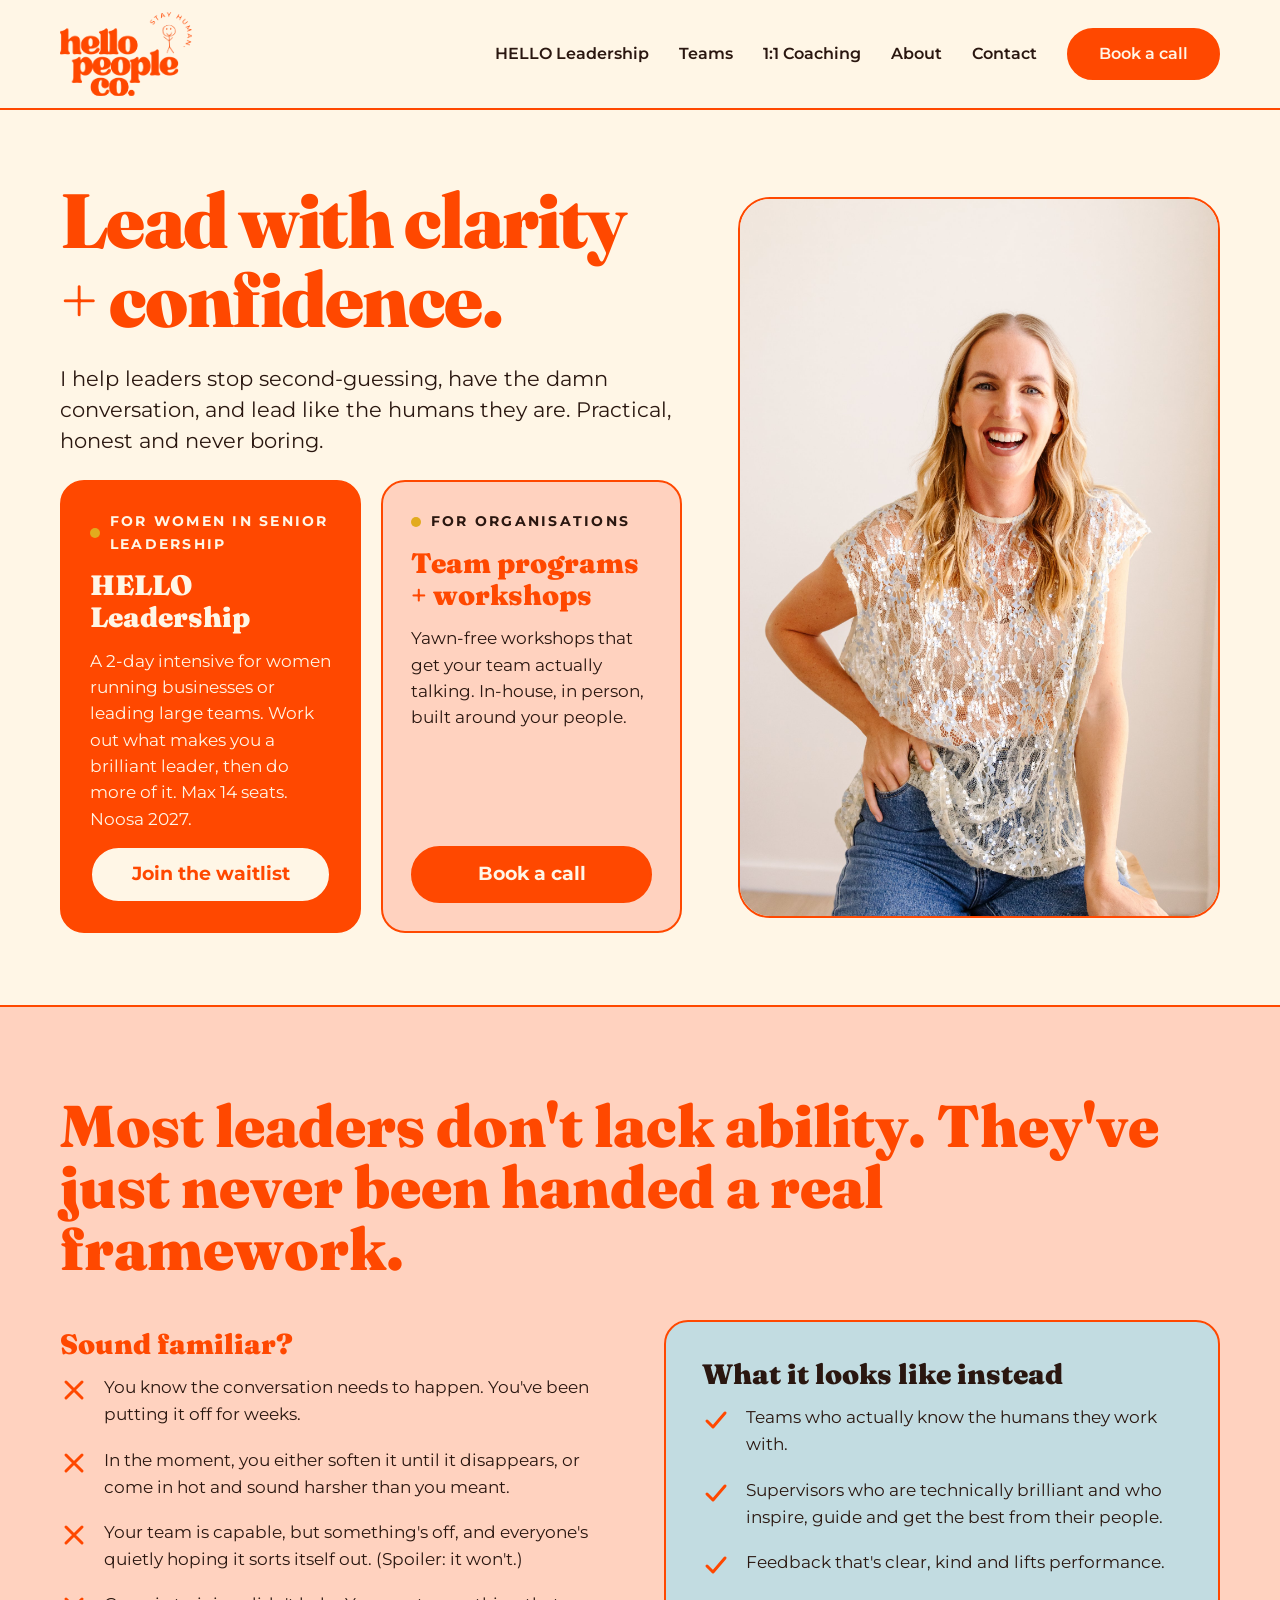
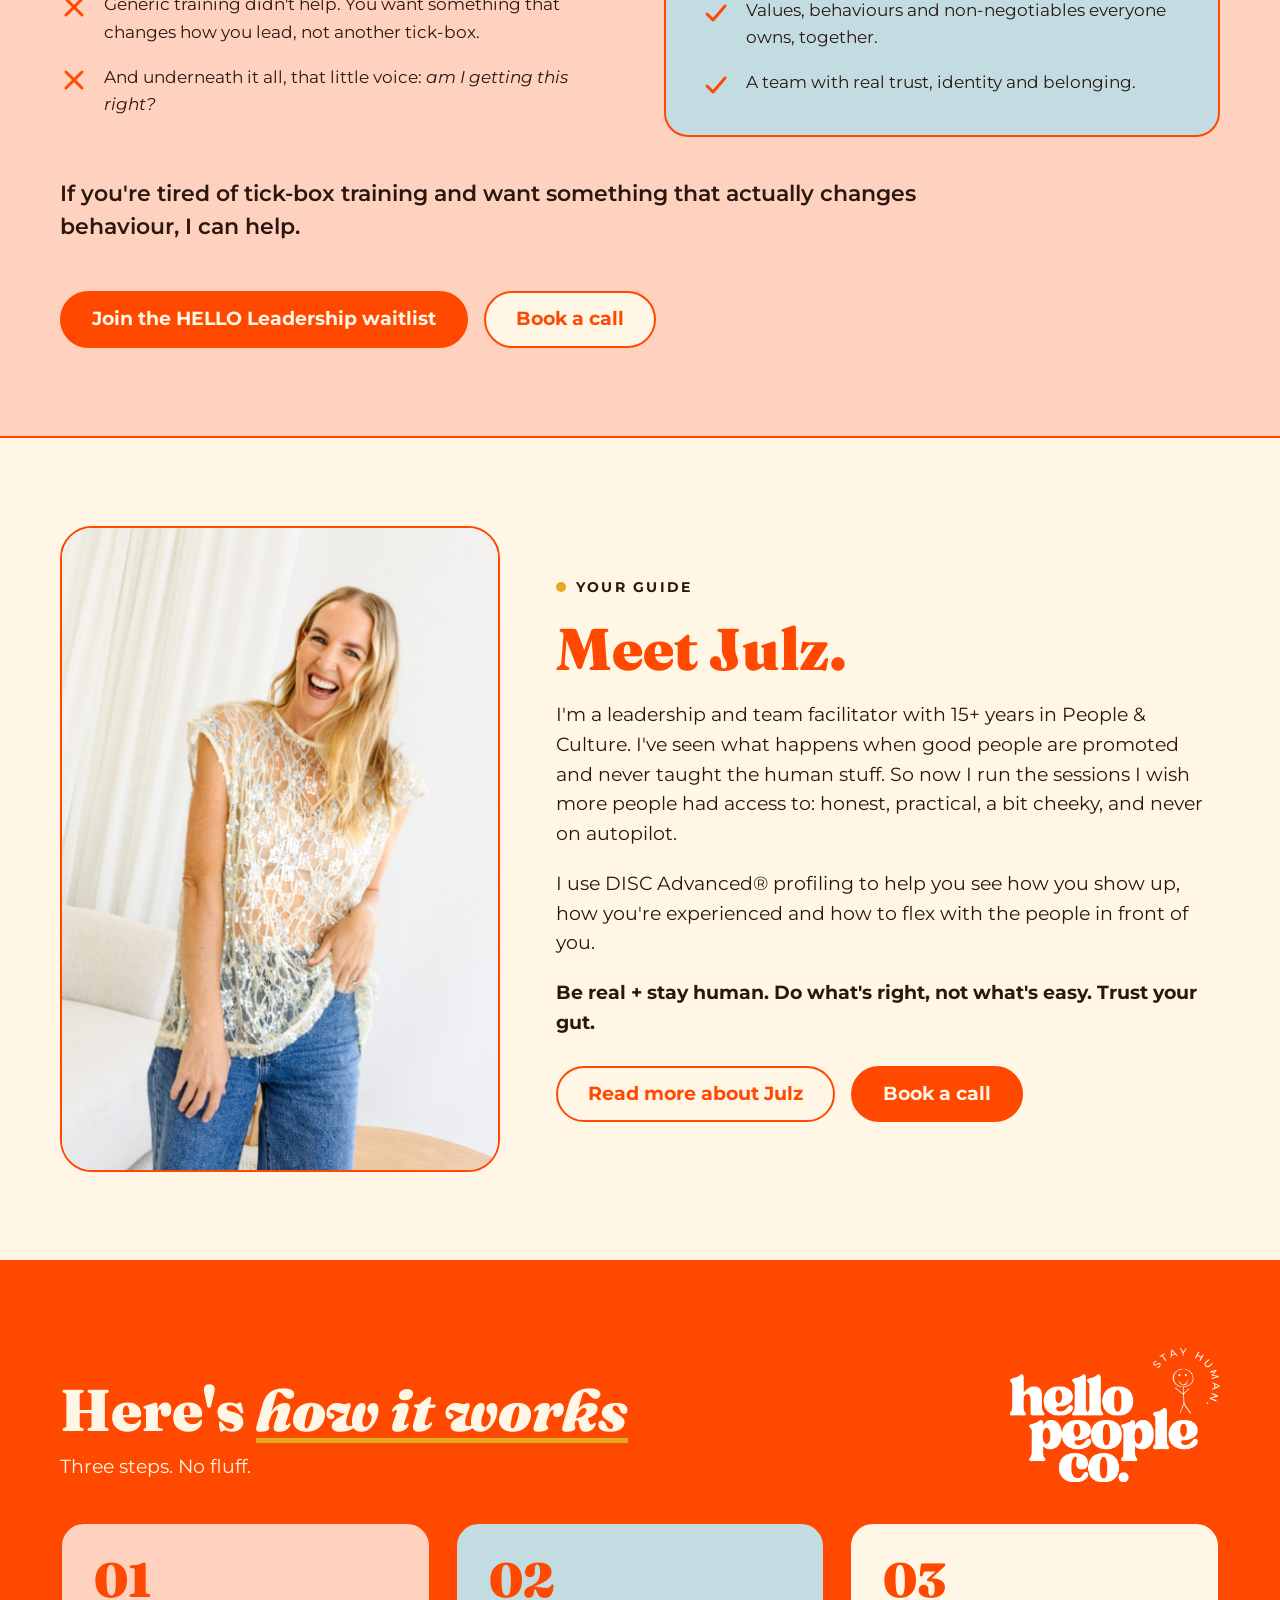
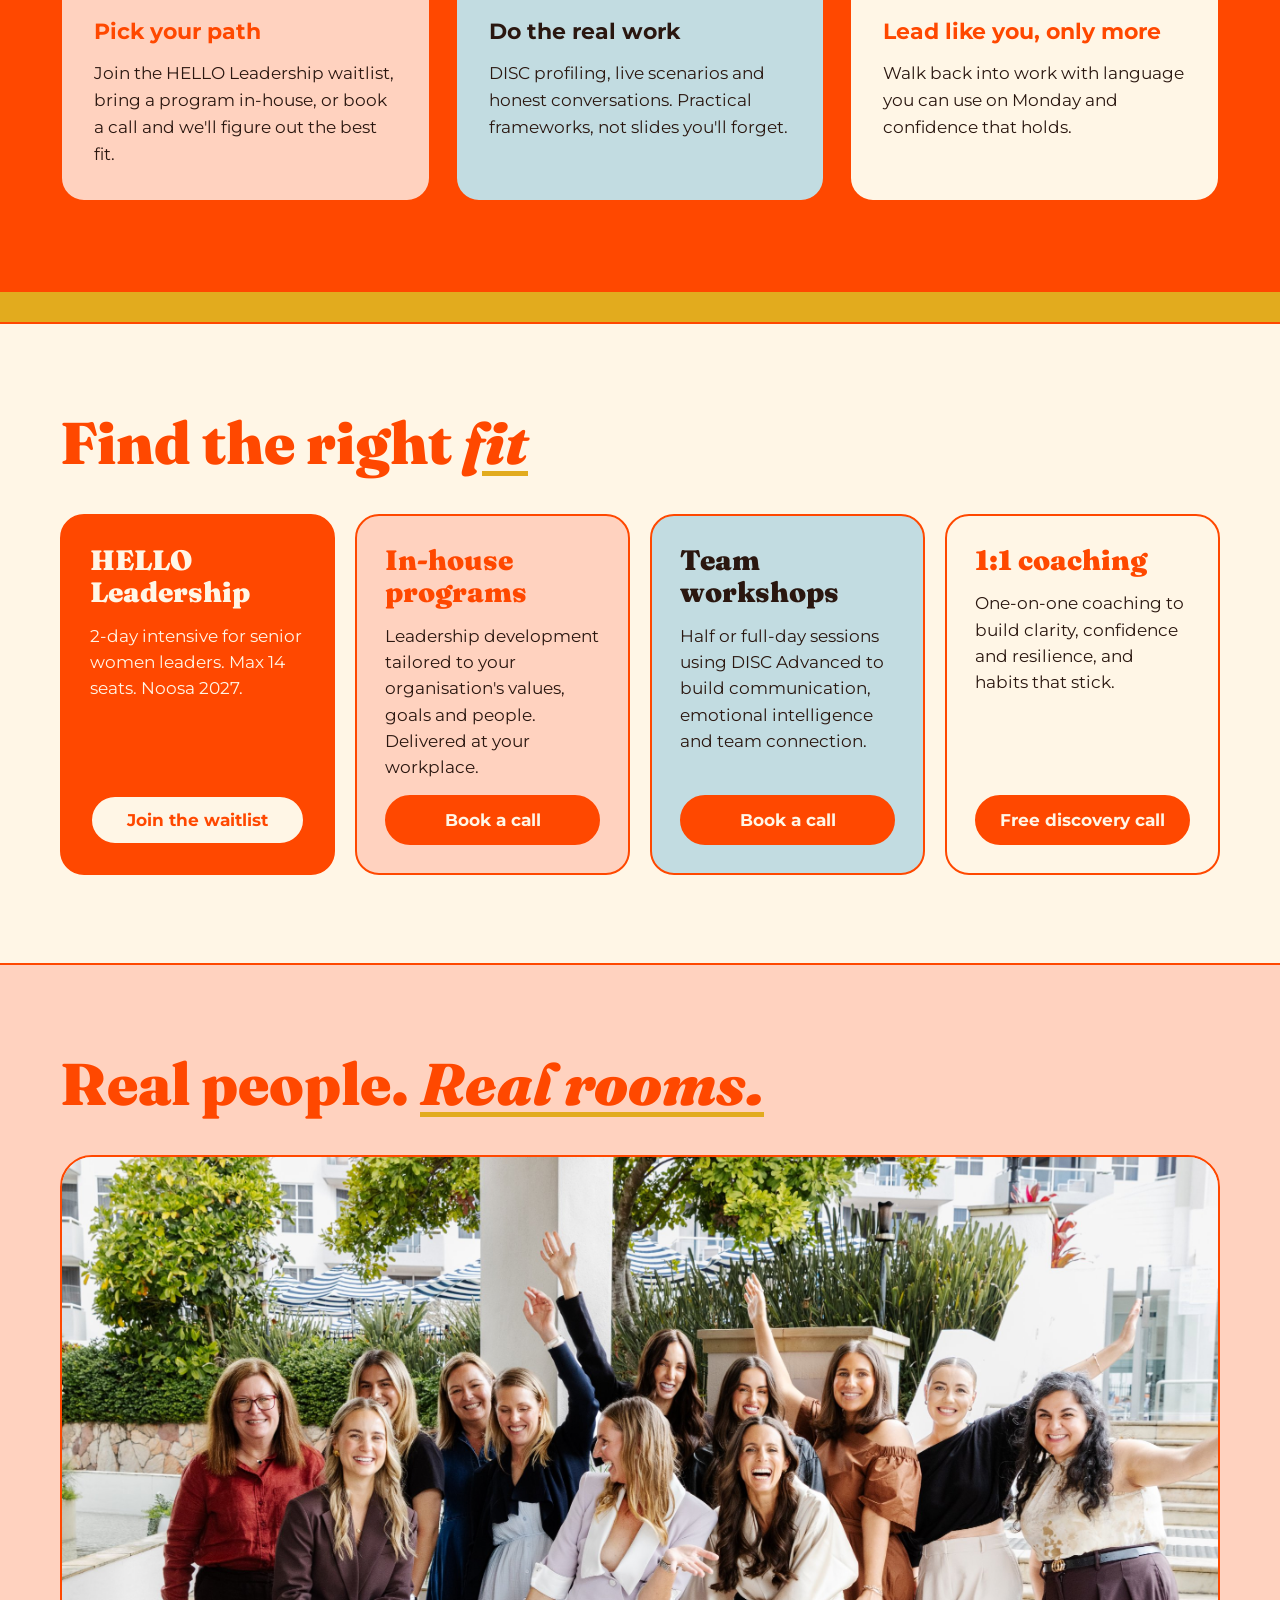
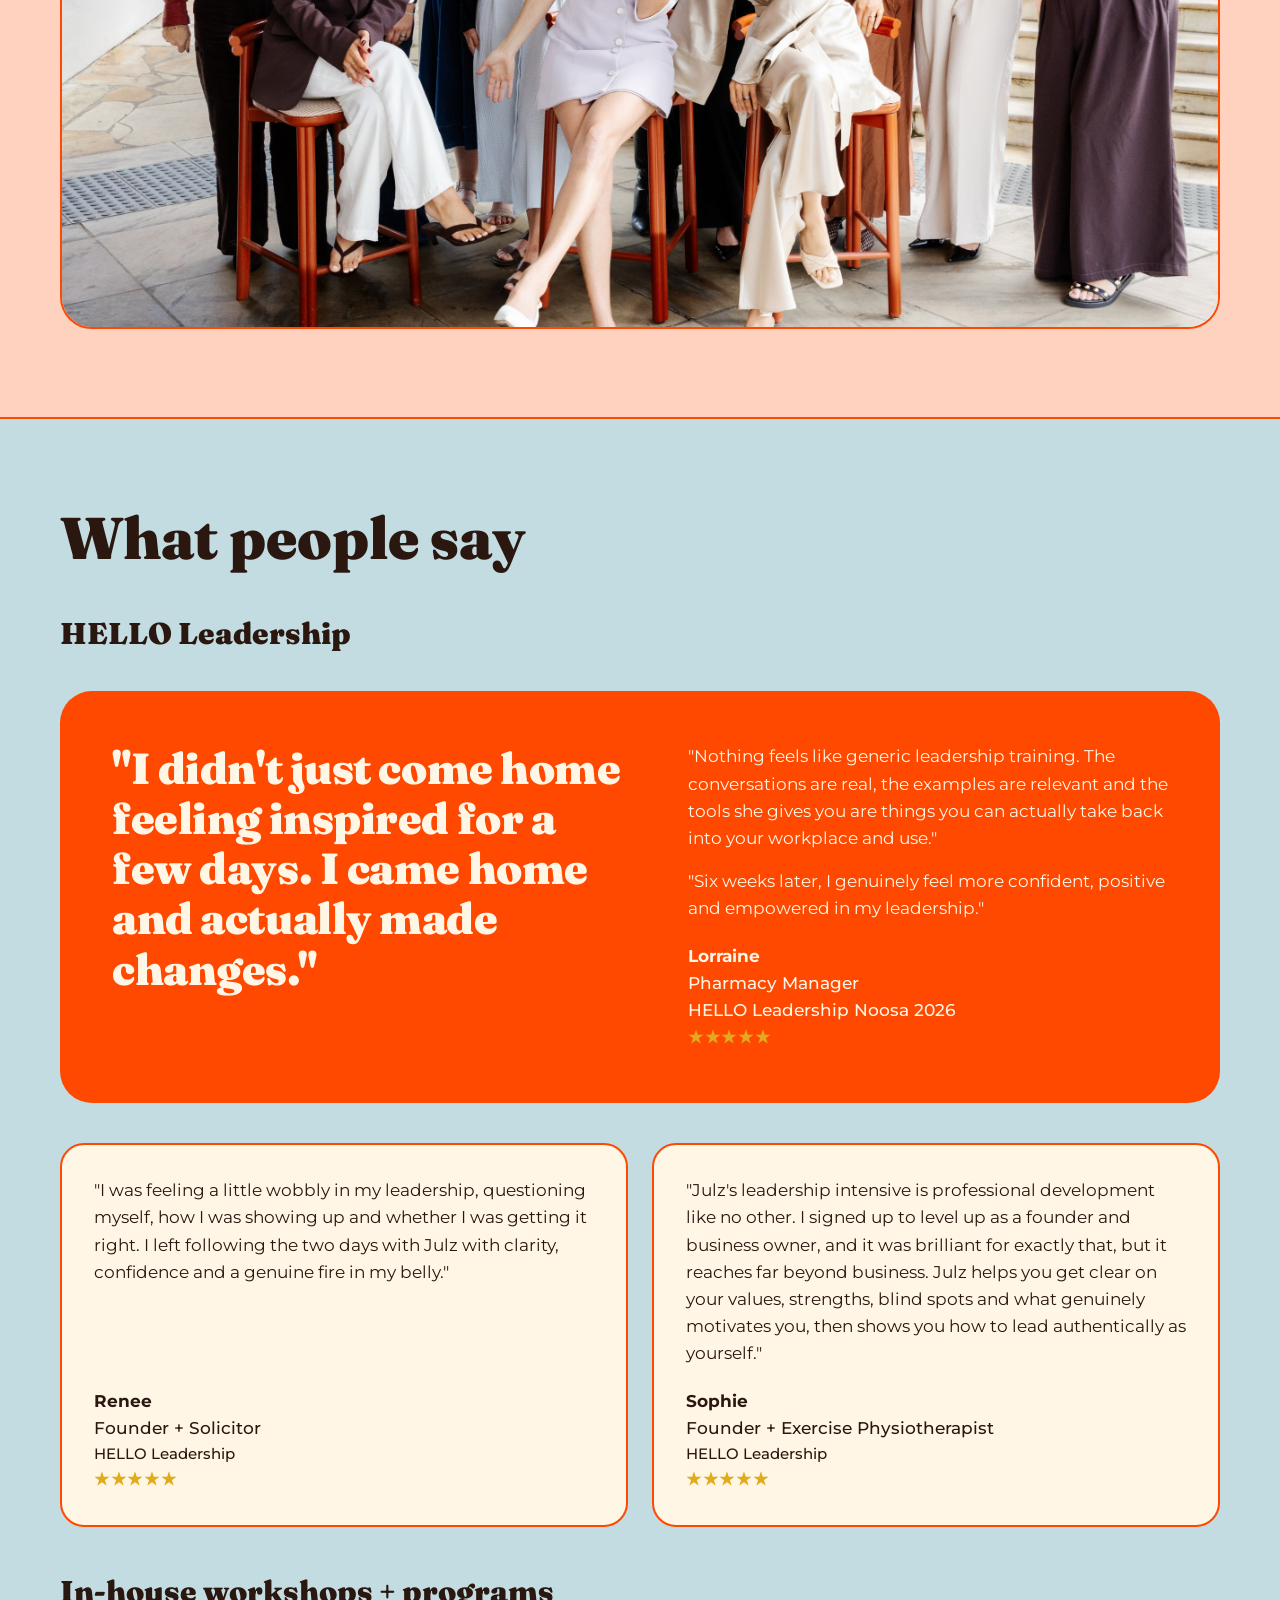
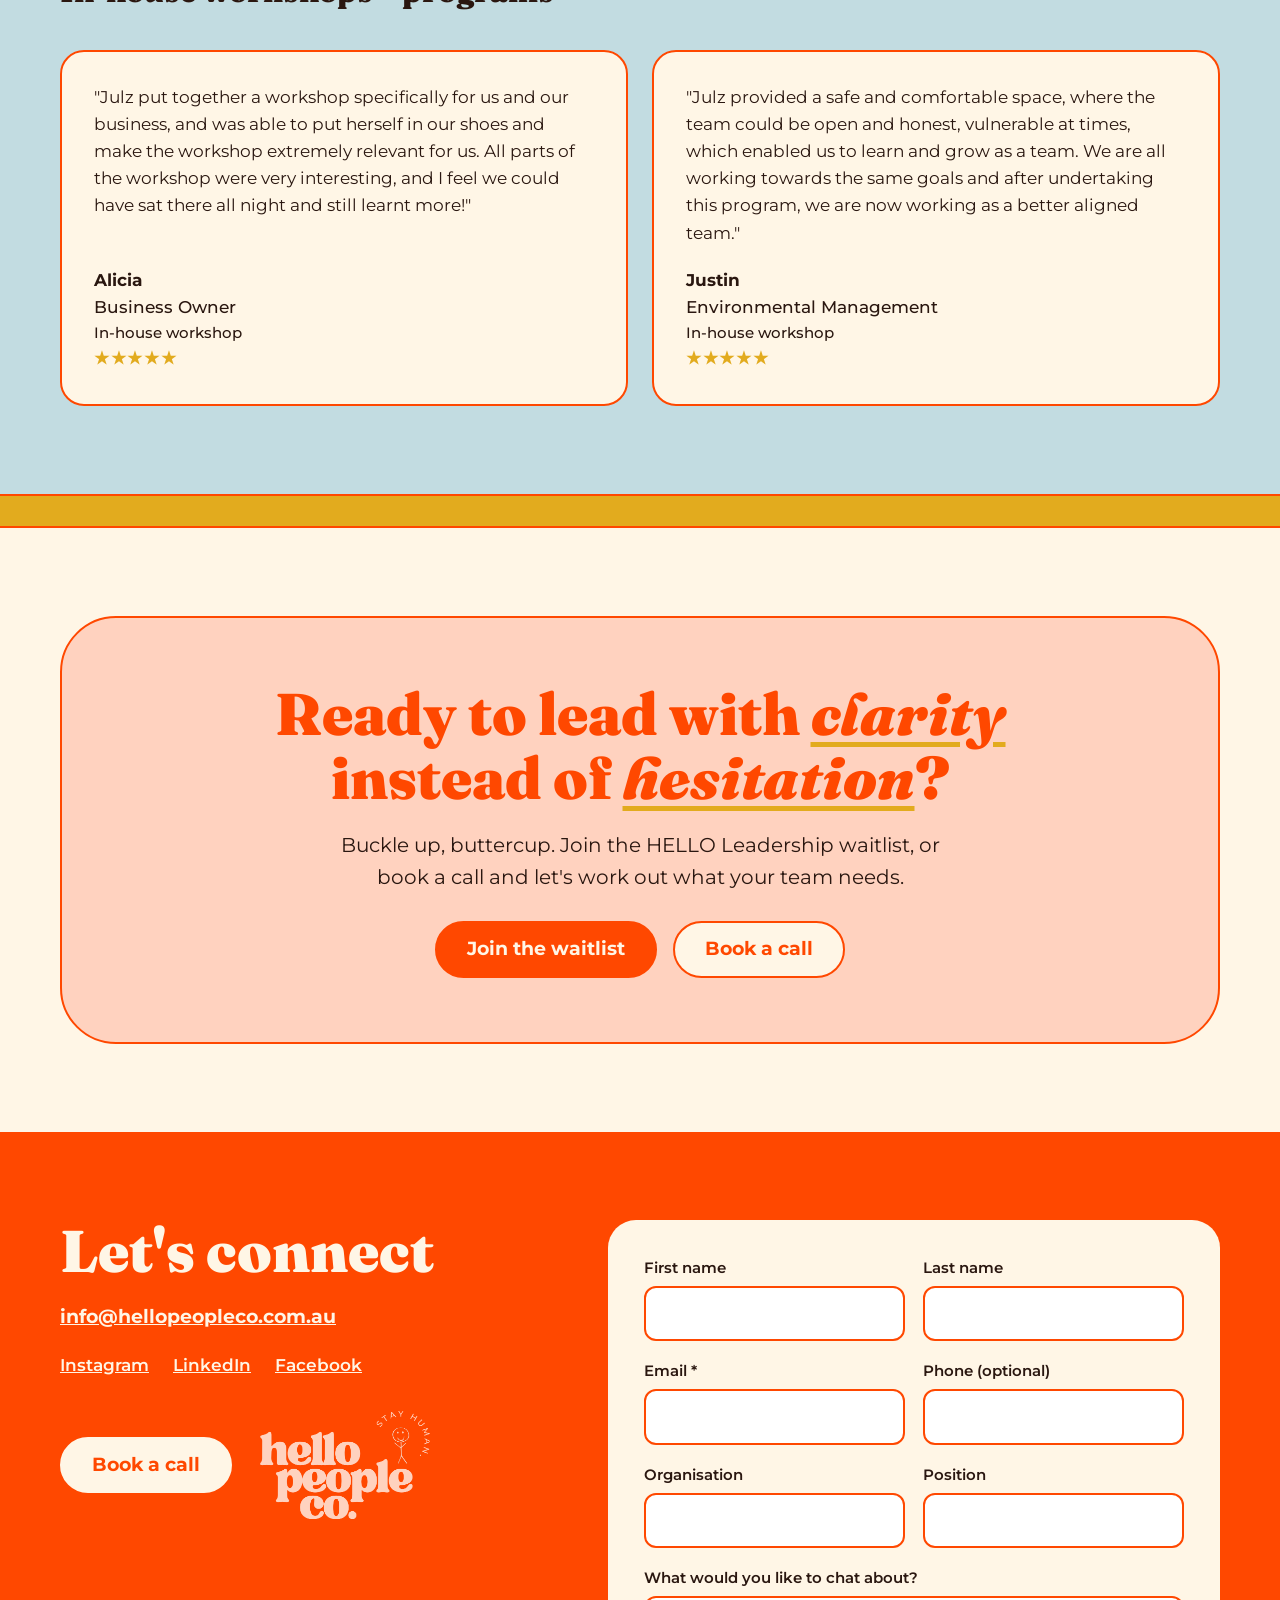
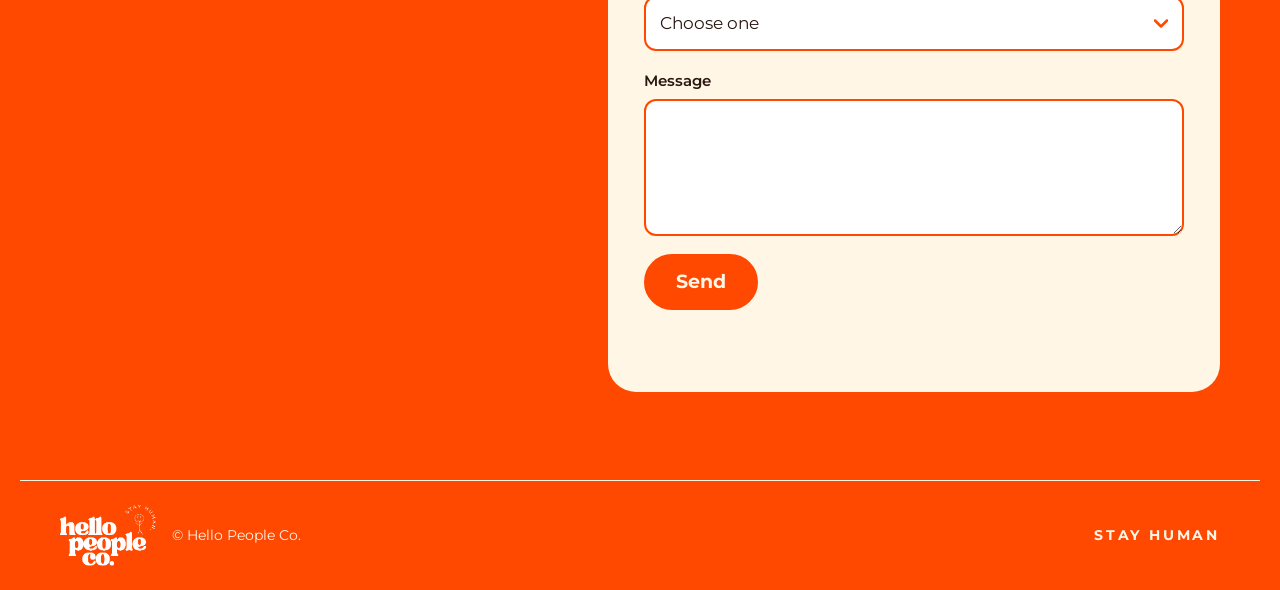
==== commit 4164d81d: "Contact form: add phone, organisation, position and topic dropdown Co-Authored-By: Claude Sonnet 5.5" ====
--- a/index.html
+++ b/index.html
@@ -139,10 +139,10 @@
 <p class="social"><a href="https://www.instagram.com/hellopeople_co" rel="noopener">Instagram</a> <a href="https://www.linkedin.com/in/julz-parkin-51998225/" rel="noopener">LinkedIn</a> <a href="https://www.facebook.com/hellohellopeopleco" rel="noopener">Facebook</a></p>
 <div class="contact-actions"><a class="btn btn--secondary" href="https://calendar.app.google/rN4LzEFnqo8xVcpdA" rel="noopener">Book a call</a><span class="logo" style="--w:170px"><img src="images/logos/logo-peach.png" alt="Hello People Co. Stay Human" width="3375" height="4500" loading="lazy"></span></div>
 </div>
-<form class="form" action="https://formspree.io/f/REPLACE_WITH_CONTACT_FORM_ID" method="POST" data-done="Thanks! Your message is on its way. I will be in touch soon.">
+<form class="form" action="https://formspree.io/f/mljbjlkk" method="POST" data-done="Thanks! Your message is on its way. I will be in touch soon.">
 <input type="hidden" name="_subject" value="New message from the Hello People Co. website">
 <div class="hp" aria-hidden="true"><label>Leave this empty <input type="text" name="_gotcha" tabindex="-1" autocomplete="off"></label></div>
-<div class="field"><label for="c-first_name">First name</label><input id="c-first_name" name="first_name" type="text"></div><div class="field"><label for="c-last_name">Last name</label><input id="c-last_name" name="last_name" type="text"></div><div class="field field--full"><label for="c-email">Email *</label><input id="c-email" name="email" type="email" required autocomplete="email"></div><div class="field field--full"><label for="c-message">Message</label><textarea id="c-message" name="message" rows="4"></textarea></div>
+<div class="field"><label for="c-first_name">First name</label><input id="c-first_name" name="first_name" type="text"></div><div class="field"><label for="c-last_name">Last name</label><input id="c-last_name" name="last_name" type="text"></div><div class="field"><label for="c-email">Email *</label><input id="c-email" name="email" type="email" required autocomplete="email"></div><div class="field"><label for="c-phone">Phone (optional)</label><input id="c-phone" name="phone" type="tel" autocomplete="tel"></div><div class="field"><label for="c-organisation">Organisation</label><input id="c-organisation" name="organisation" type="text"></div><div class="field"><label for="c-position">Position</label><input id="c-position" name="position" type="text"></div><div class="field field--full"><label for="c-topic">What would you like to chat about?</label><select id="c-topic" name="topic"><option value="" selected disabled>Choose one</option><option>In-house leadership programs or team workshops</option><option>HELLO Leadership</option><option>1:1 coaching</option><option>DISC Profiling</option><option>Something else</option></select></div><div class="field field--full"><label for="c-message">Message</label><textarea id="c-message" name="message" rows="4"></textarea></div>
 <button class="btn" type="submit">Send</button>
 <p class="form-status" role="status" aria-live="polite"></p>
 </form>
--- a/css/style.css
+++ b/css/style.css
@@ -171,9 +171,9 @@
 .field{flex:1 1 200px;display:flex;flex-direction:column;gap:6px}
 .field--full{flex-basis:100%}
 .field label{font-weight:600;font-size:.9375rem}
-.field input,.field textarea{font:inherit;color:var(--ink);padding:12px 14px;border:2px solid var(--orange);border-radius:12px;background:#fff;width:100%}
+.field input,.field textarea,.field select{font:inherit;color:var(--ink);padding:12px 14px;border:2px solid var(--orange);border-radius:12px;background:#fff;width:100%}
 .field textarea{resize:vertical}
-.field input:focus-visible,.field textarea:focus-visible{outline:3px solid var(--ink)}
+.field input:focus-visible,.field textarea:focus-visible,.field select:focus-visible{outline:3px solid var(--ink)}
 .hp{position:absolute;left:-9999px;height:0;overflow:hidden}
 .form-status{flex-basis:100%;font-weight:600;min-height:1.6em}
 .form-status.is-error{color:#b00020}
@@ -224,3 +224,5 @@
 .band--tight .wrap{padding-top:72px;padding-bottom:72px}
 .band--tight h2{font-size:clamp(2rem,3.8vw,3.125rem)}
 .blue-word{color:var(--blue);text-decoration:none}
+
+.field select{appearance:none;-webkit-appearance:none;background-image:url("data:image/svg+xml,%3Csvg xmlns='http://www.w3.org/2000/svg' width='14' height='9' viewBox='0 0 14 9' fill='none' stroke='%23ff4800' stroke-width='2.5' stroke-linecap='round' stroke-linejoin='round'%3E%3Cpath d='M1 1.5l6 6 6-6'/%3E%3C/svg%3E");background-repeat:no-repeat;background-position:right 14px center;padding-right:40px}
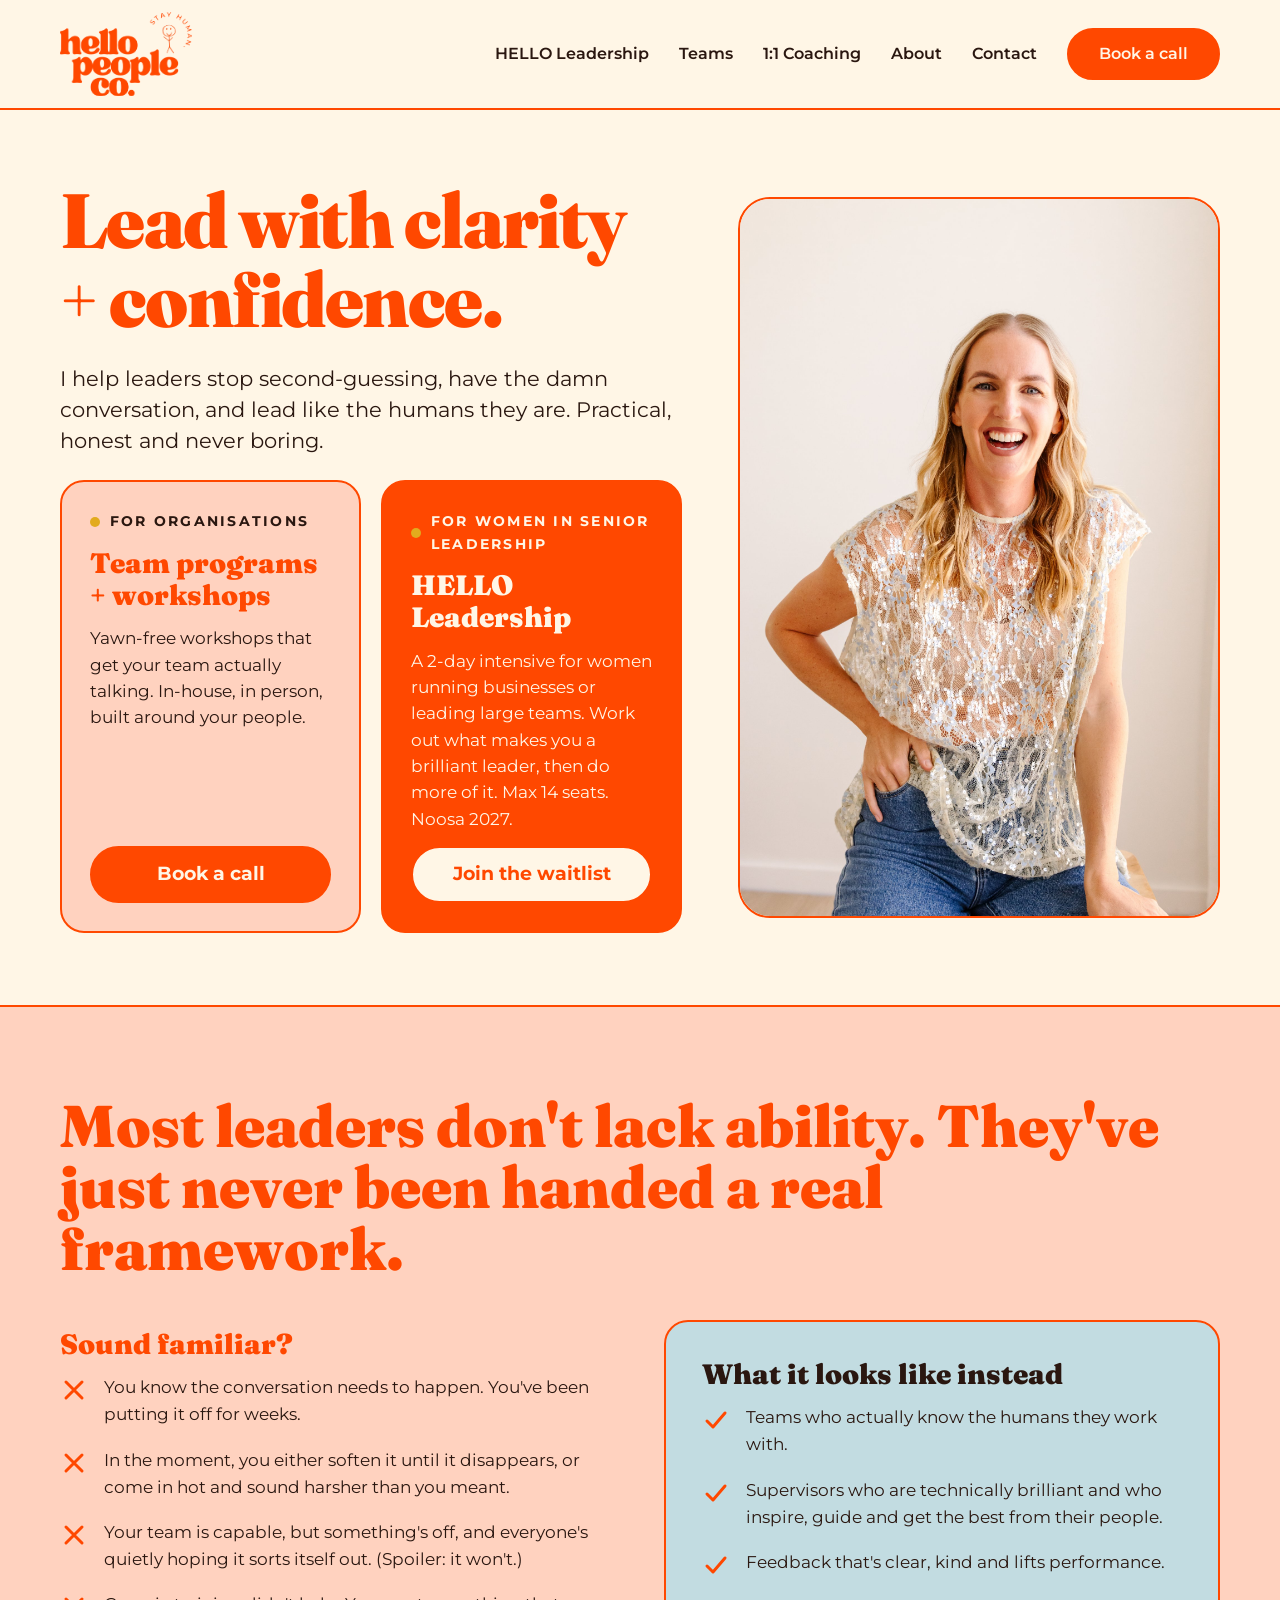
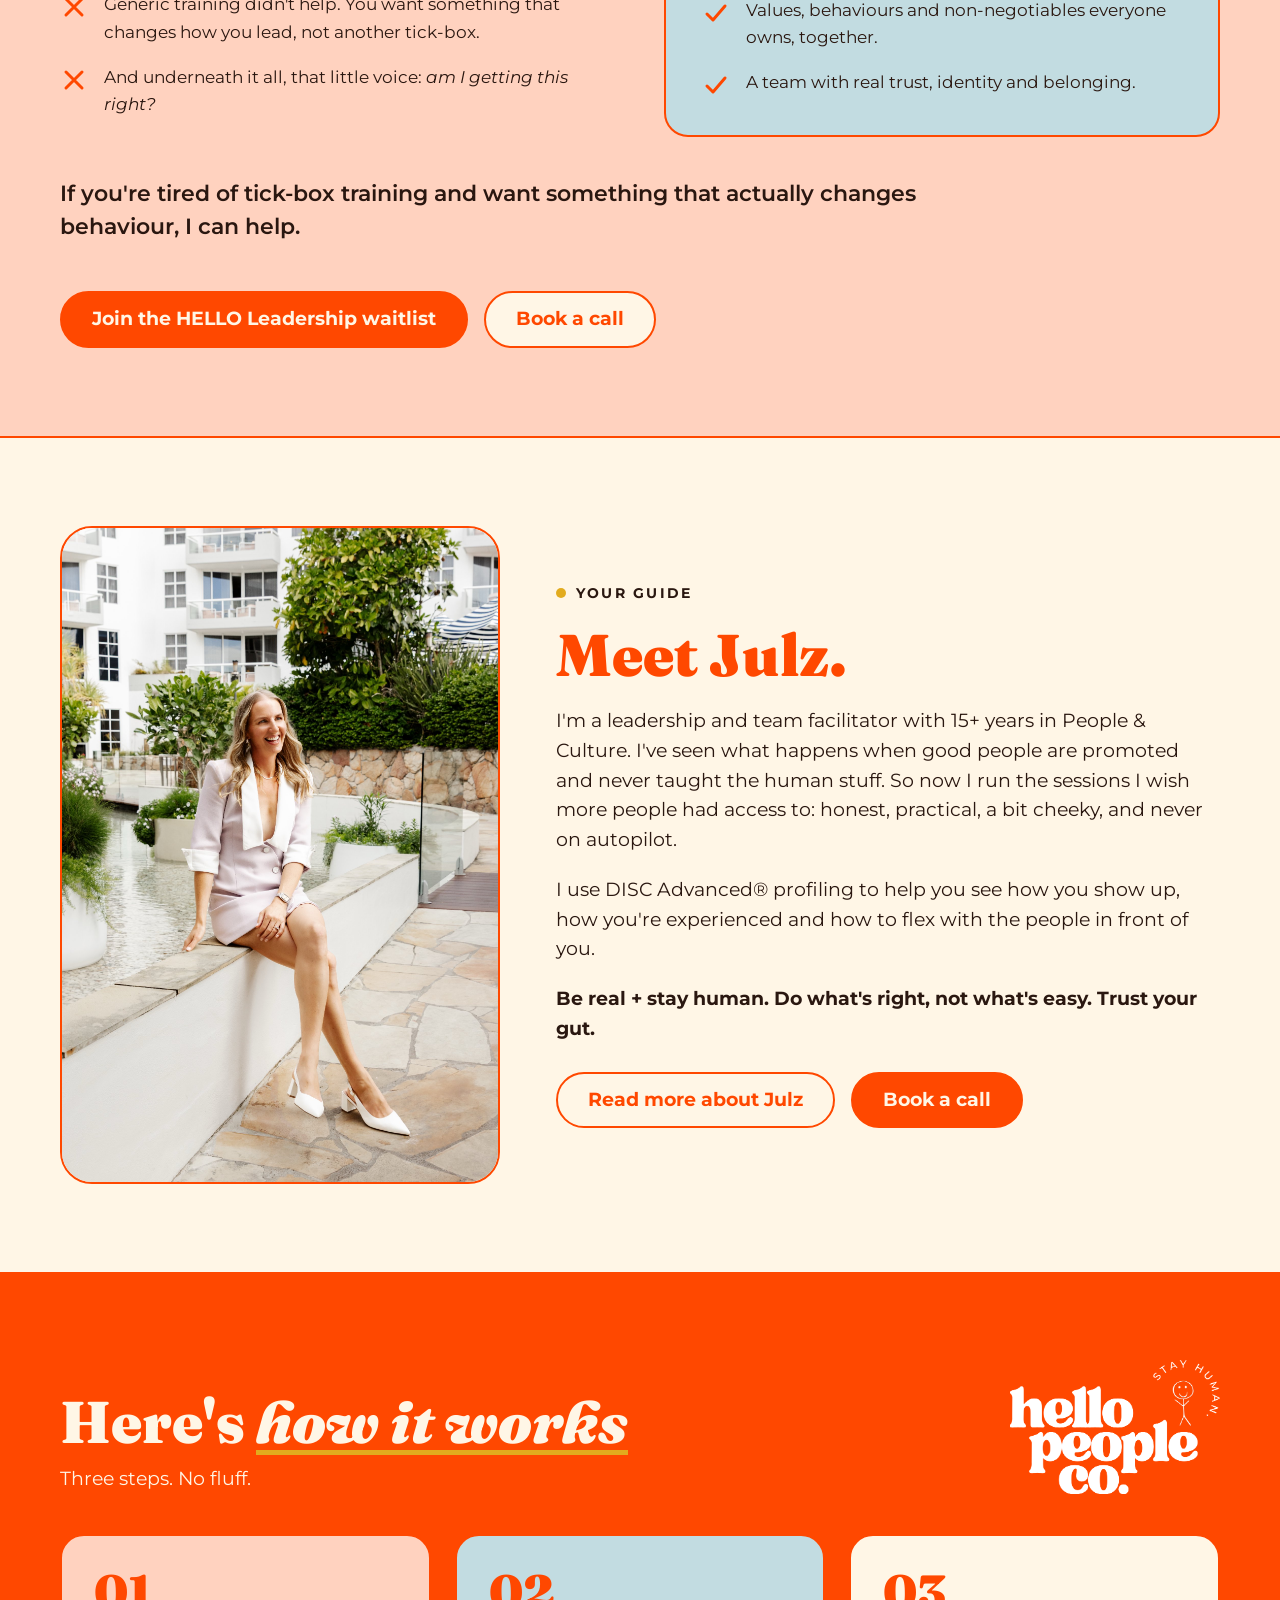
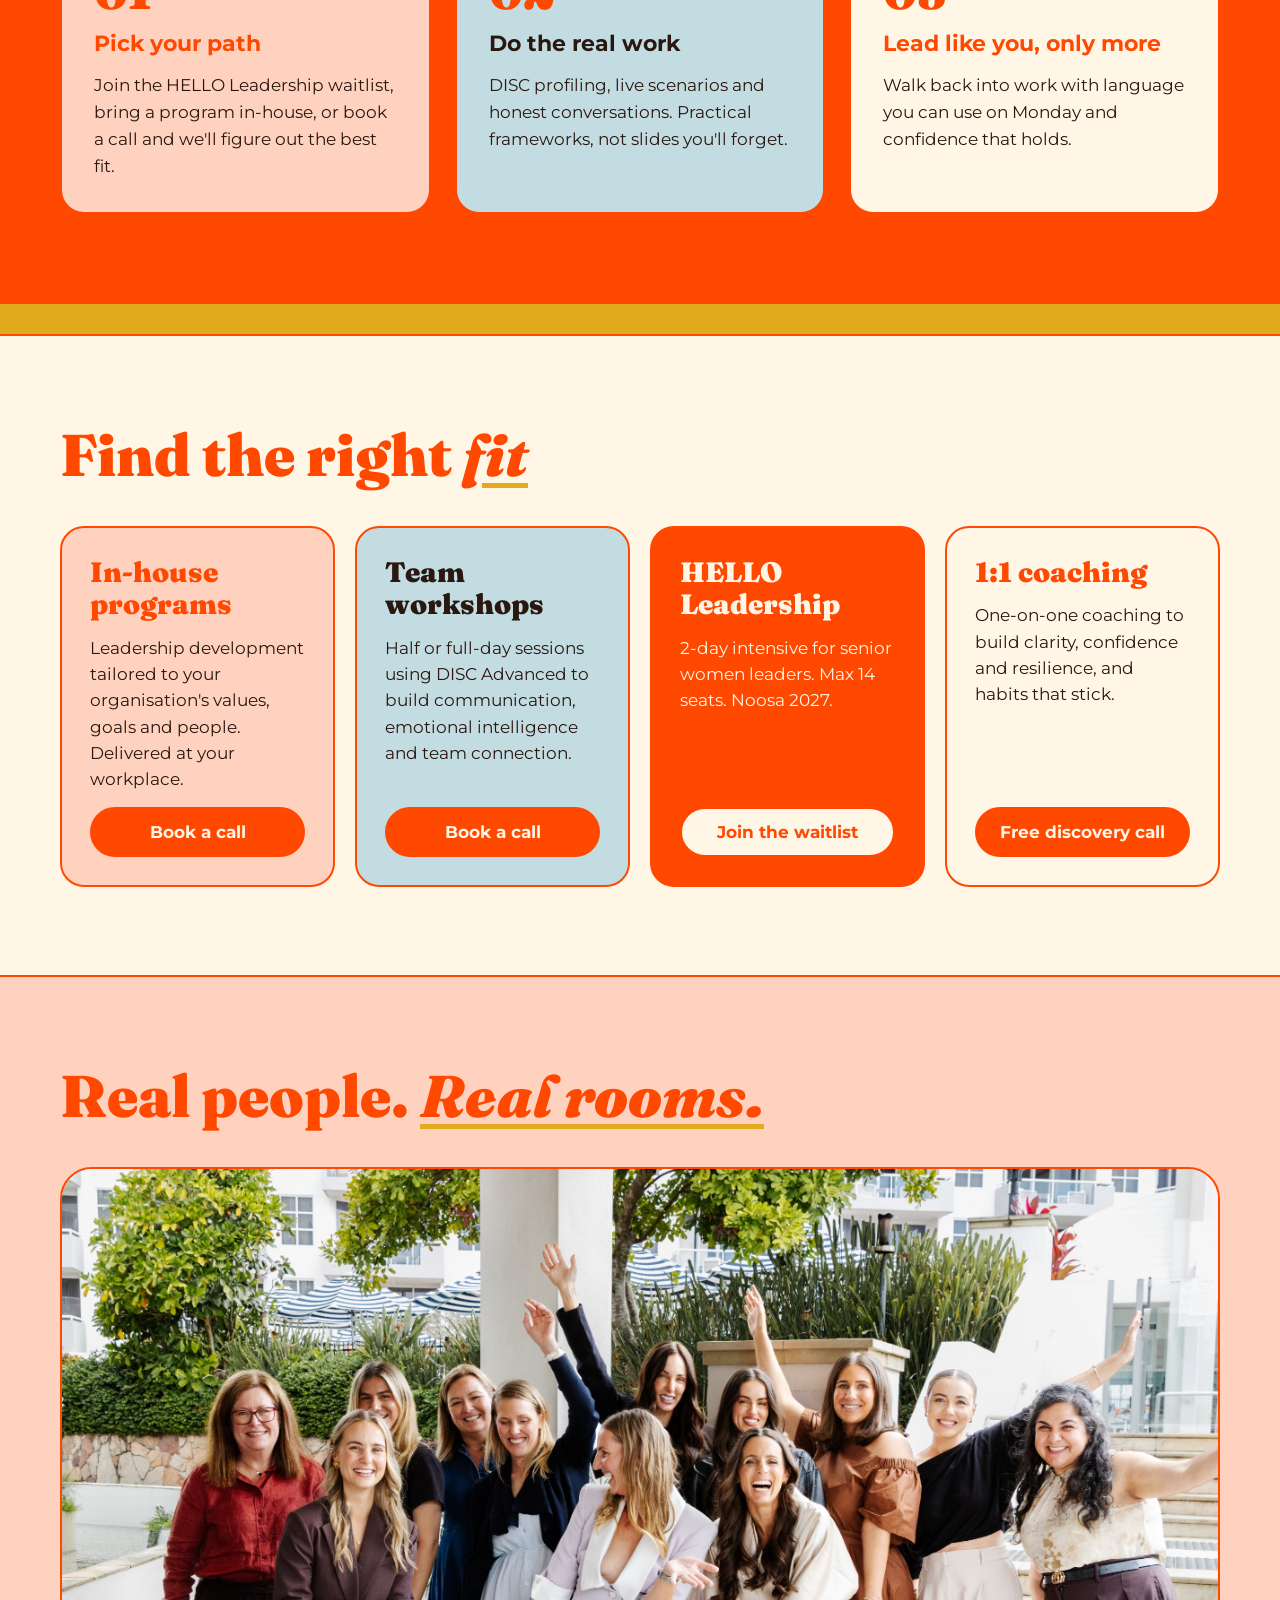
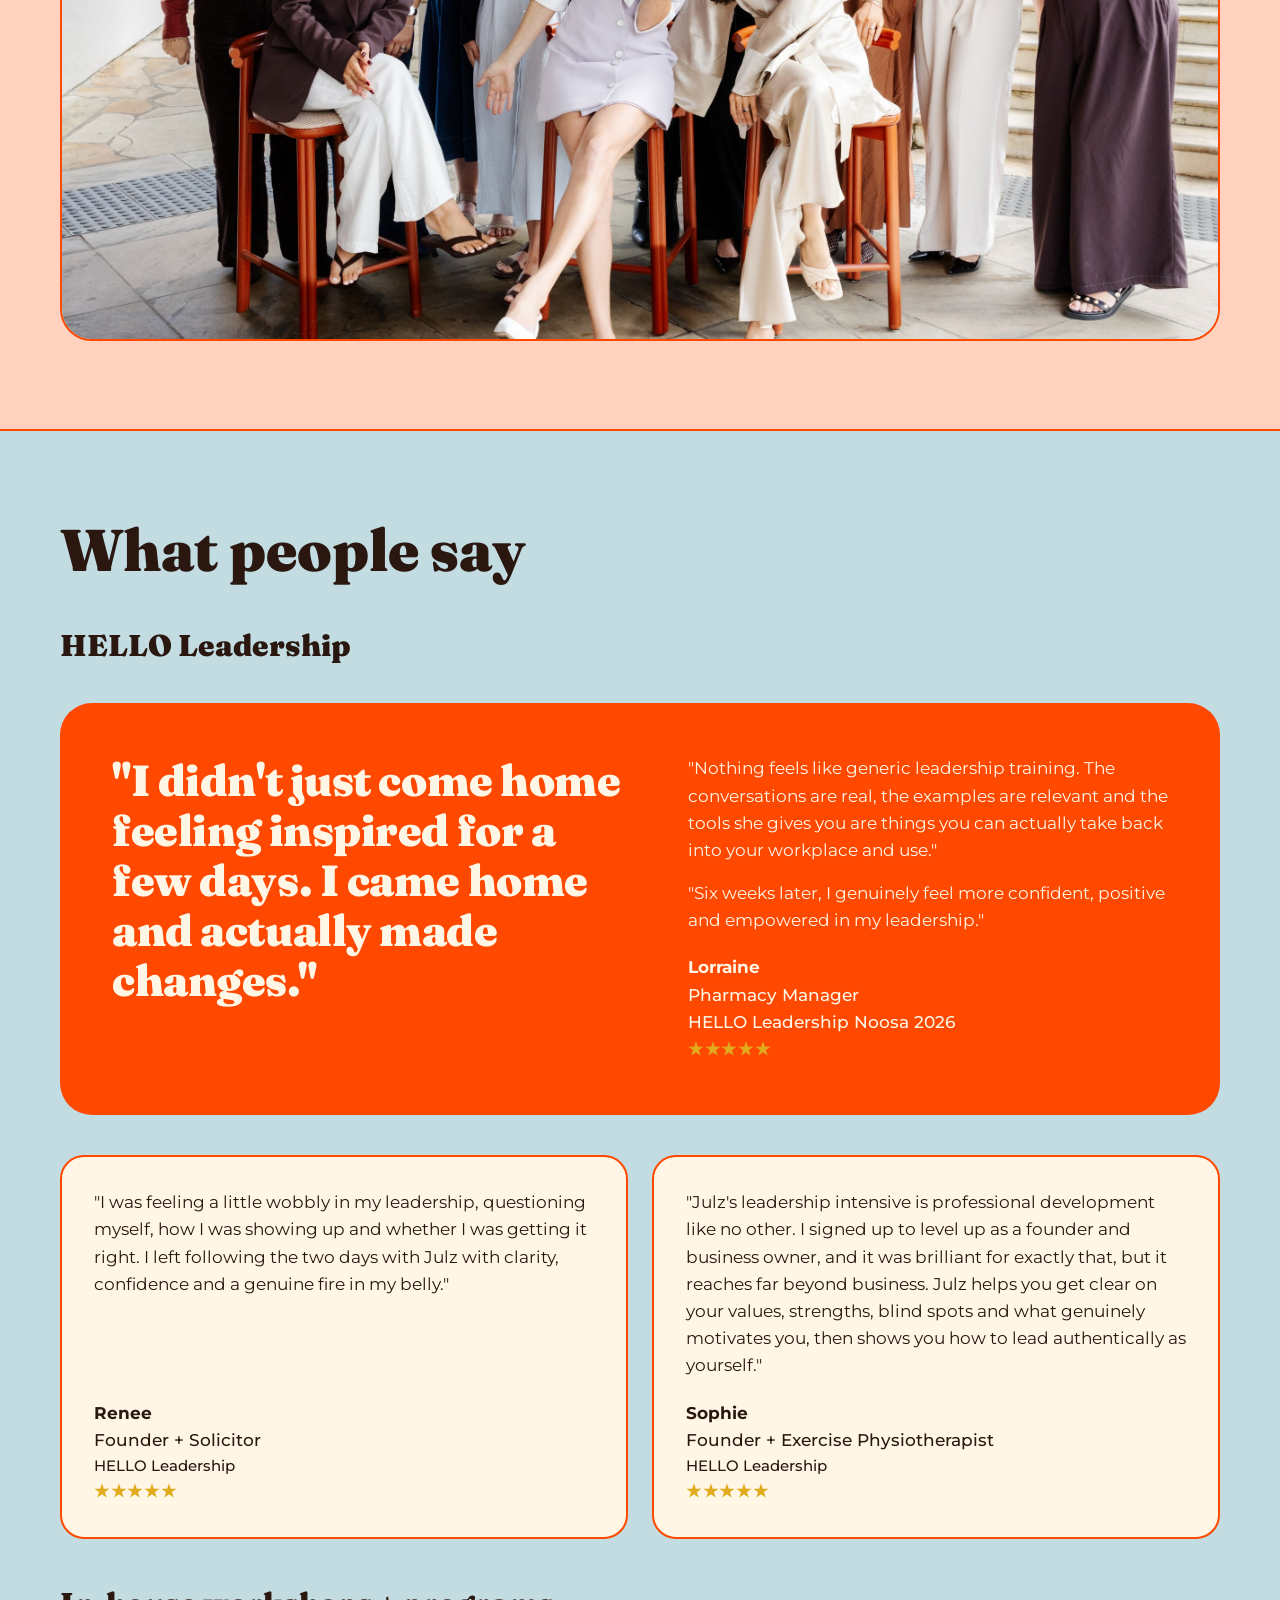
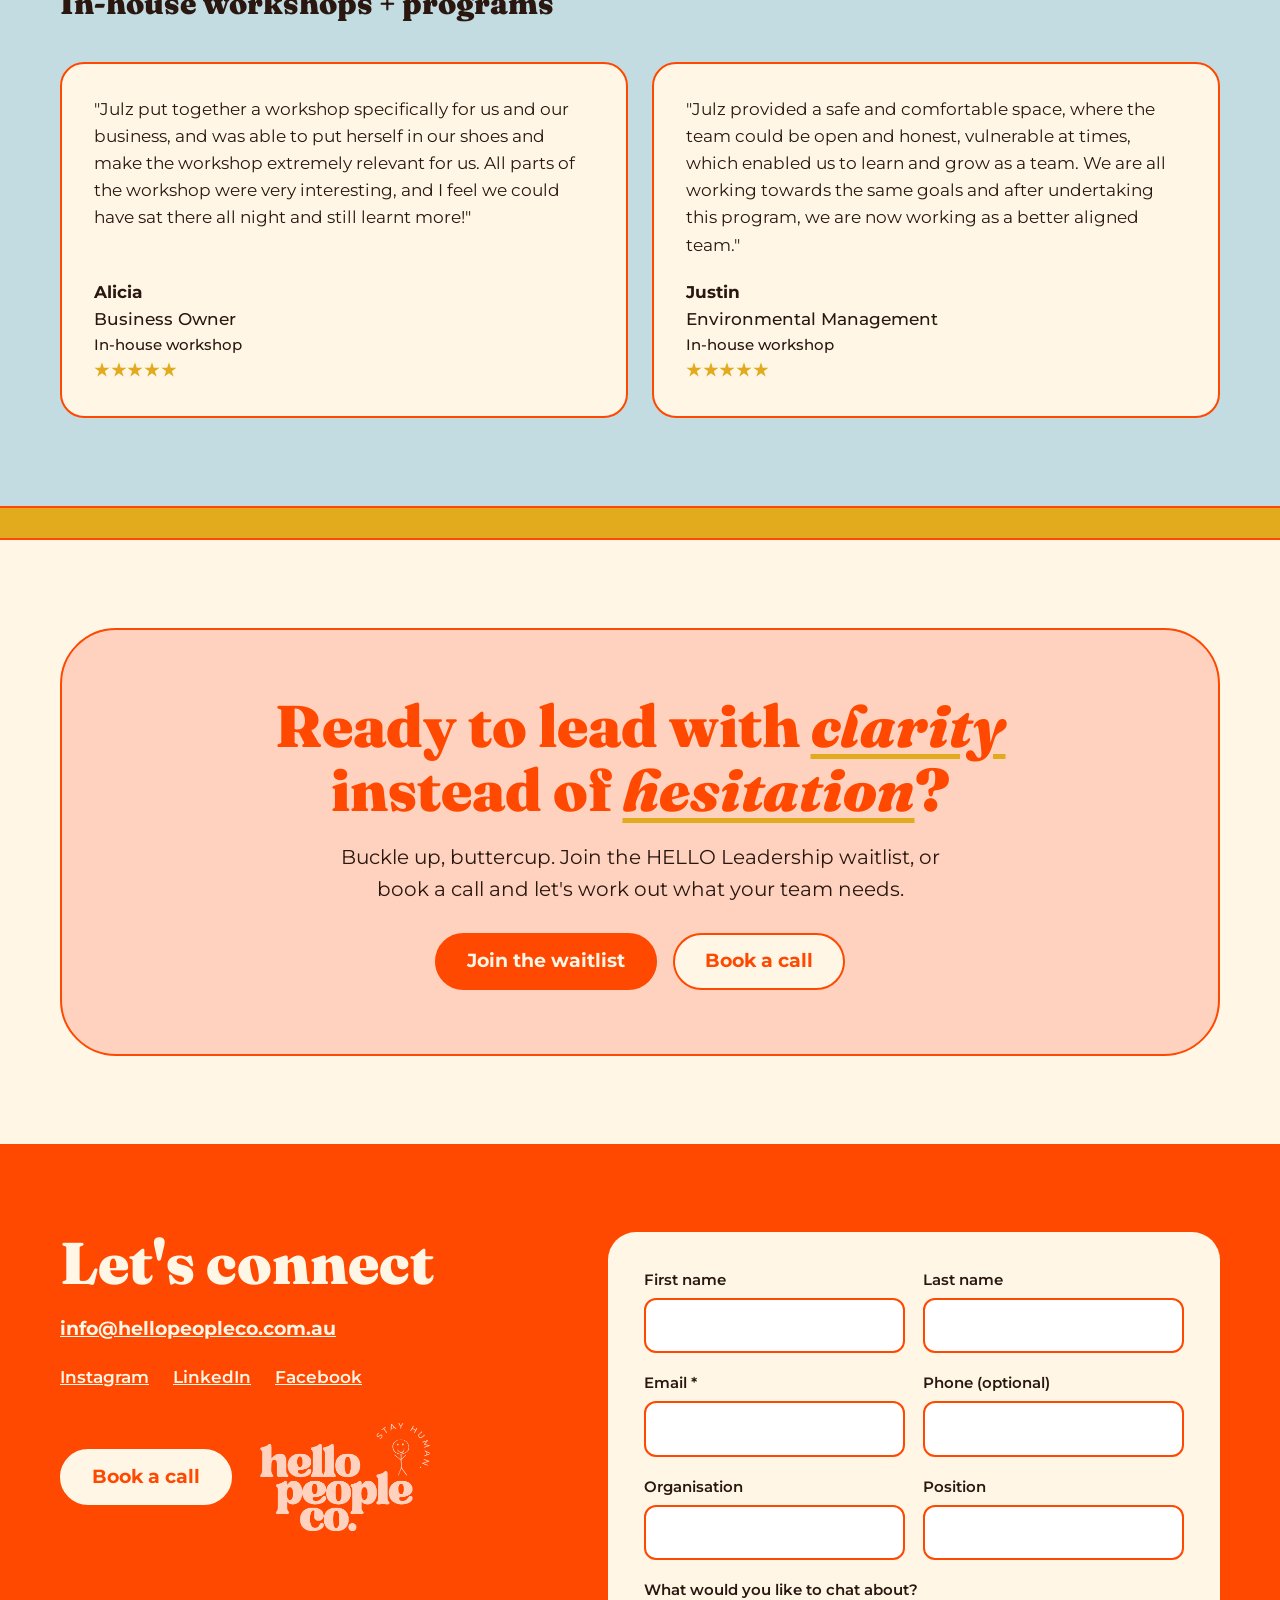
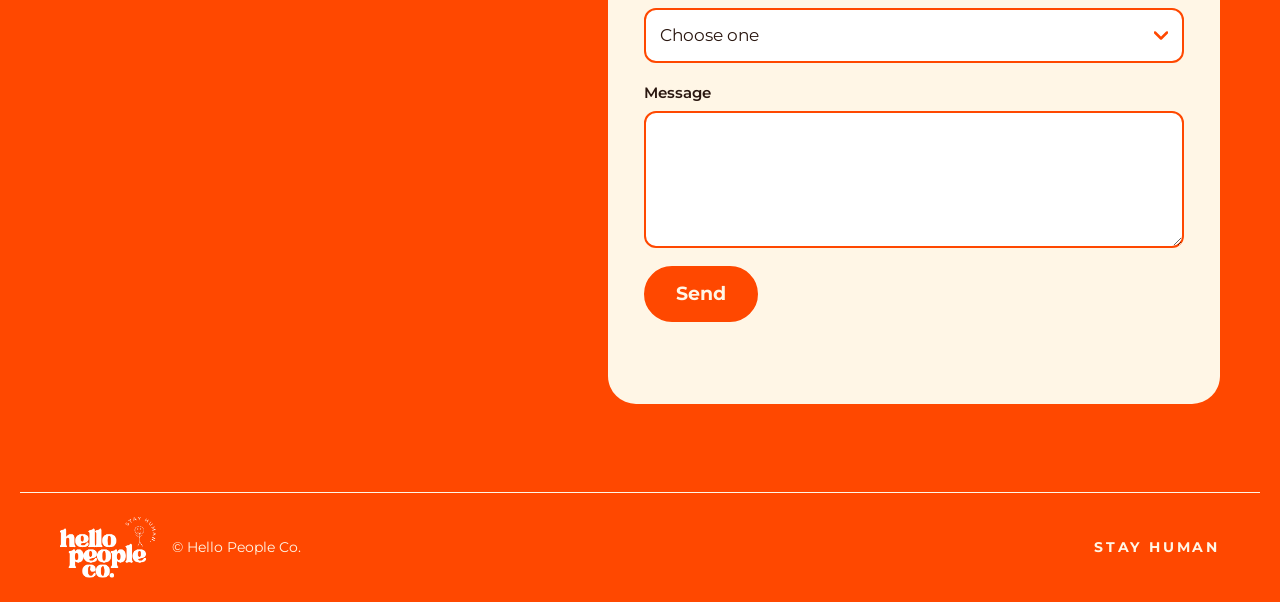
==== commit 0eb04982: "Home: Teams card first, photo-first mobile hero, purple-dress photo as second image Co-Authored-By: " ====
--- a/index.html
+++ b/index.html
@@ -34,14 +34,14 @@
 </header>
 
 <main id="main">
-<section class="band band--cream">
+<section class="band band--cream hero--home">
 <div class="wrap wrap--tight">
 <div class="hero-grid">
 <div class="hero-text">
 
 <h1>Lead with clarity <span class="nowrap">+ confidence.</span></h1>
 <p class="lede">I help leaders stop second-guessing, have the damn conversation, and lead like the humans they are. Practical, honest and never boring.</p>
-<div class="hero-cards"><div class="card card--orange card--sm"><p class="eyebrow">For women in senior leadership</p><h3>HELLO Leadership</h3><p class="grow-p">A 2-day intensive for women running businesses or leading large teams. Work out what makes you a brilliant leader, then do more of it. Max 14 seats. Noosa 2027.</p><a class="btn btn--secondary" href="hello-leadership.html#waitlist">Join the waitlist</a></div><div class="card card--peach card--sm"><p class="eyebrow">For organisations</p><h3>Team programs + workshops</h3><p class="grow-p">Yawn-free workshops that get your team actually talking. In-house, in person, built around your people.</p><a class="btn" href="https://calendar.app.google/rN4LzEFnqo8xVcpdA" rel="noopener">Book a call</a></div></div>
+<div class="hero-cards"><div class="card card--peach card--sm"><p class="eyebrow">For organisations</p><h3>Team programs + workshops</h3><p class="grow-p">Yawn-free workshops that get your team actually talking. In-house, in person, built around your people.</p><a class="btn" href="https://calendar.app.google/rN4LzEFnqo8xVcpdA" rel="noopener">Book a call</a></div><div class="card card--orange card--sm"><p class="eyebrow">For women in senior leadership</p><h3>HELLO Leadership</h3><p class="grow-p">A 2-day intensive for women running businesses or leading large teams. Work out what makes you a brilliant leader, then do more of it. Max 14 seats. Noosa 2027.</p><a class="btn btn--secondary" href="hello-leadership.html#waitlist">Join the waitlist</a></div></div>
 </div>
 <div class="hero-photo"><img class="photo photo--lg" src="images/julz-studio-portrait.jpg" alt="Julz laughing in the studio" width="1717" height="2576" loading="eager" decoding="async"></div>
 </div>
@@ -63,7 +63,7 @@
 <section class="band band--cream">
 <div class="wrap">
 <div class="split">
-<div class="split__photo"><img class="photo photo--lg" src="images/julz-laughing.jpg" alt="Julz laughing" width="1749" height="2576" loading="lazy" decoding="async"></div>
+<div class="split__photo"><img class="photo photo--lg" src="images/julz-seated-by-water.jpg" alt="Julz seated by the water, laughing" width="1717" height="2576" loading="lazy" decoding="async"></div>
 <div class="split__text">
 <p class="eyebrow">Your guide</p>
 <h2>Meet Julz.</h2>
@@ -89,9 +89,9 @@
 <div class="wrap">
 <h2>Find the right <em>fit</em></h2>
 <div class="row row--4 row--stretch">
-<div class="card card--orange card--sm"><h3>HELLO Leadership</h3><p class="grow-p">2-day intensive for senior women leaders. Max 14 seats. Noosa 2027.</p><a class="btn btn--secondary btn--sm" href="hello-leadership.html#waitlist">Join the waitlist</a></div>
 <div class="card card--peach card--sm"><h3>In-house programs</h3><p class="grow-p">Leadership development tailored to your organisation's values, goals and people. Delivered at your workplace.</p><a class="btn btn--sm" href="https://calendar.app.google/rN4LzEFnqo8xVcpdA" rel="noopener">Book a call</a></div>
 <div class="card card--blue card--sm"><h3>Team workshops</h3><p class="grow-p">Half or full-day sessions using DISC Advanced to build communication, emotional intelligence and team connection.</p><a class="btn btn--sm" href="https://calendar.app.google/rN4LzEFnqo8xVcpdA" rel="noopener">Book a call</a></div>
+<div class="card card--orange card--sm"><h3>HELLO Leadership</h3><p class="grow-p">2-day intensive for senior women leaders. Max 14 seats. Noosa 2027.</p><a class="btn btn--secondary btn--sm" href="hello-leadership.html#waitlist">Join the waitlist</a></div>
 <div class="card card--sm"><h3>1:1 coaching</h3><p class="grow-p">One-on-one coaching to build clarity, confidence and resilience, and habits that stick.</p><a class="btn btn--sm" href="https://calendar.app.google/rN4LzEFnqo8xVcpdA" rel="noopener">Free discovery call</a></div>
 </div>
 </div>
--- a/css/style.css
+++ b/css/style.css
@@ -200,6 +200,11 @@
   .hero-grid{gap:32px}
 }
 @media (max-width:700px){
+  .hero--home .wrap{padding-top:0;padding-bottom:40px}
+  .hero--home .hero-grid{gap:0}
+  .hero--home .hero-photo{order:-1;flex:1 1 100%;margin:0 -20px}
+  .hero--home .hero-photo .photo{height:min(52svh,460px);object-fit:cover;object-position:50% 10%;border-radius:0;border-width:0 0 2px 0}
+  .hero--home .hero-text{flex:1 1 100%;position:relative;margin:-36px -20px 0;padding:28px 20px 0;background:var(--cream);border-radius:28px 28px 0 0}
   body{font-size:16px}
   .wrap{padding:56px 20px;gap:28px}
   .wrap--tight{padding-top:48px;padding-bottom:48px}
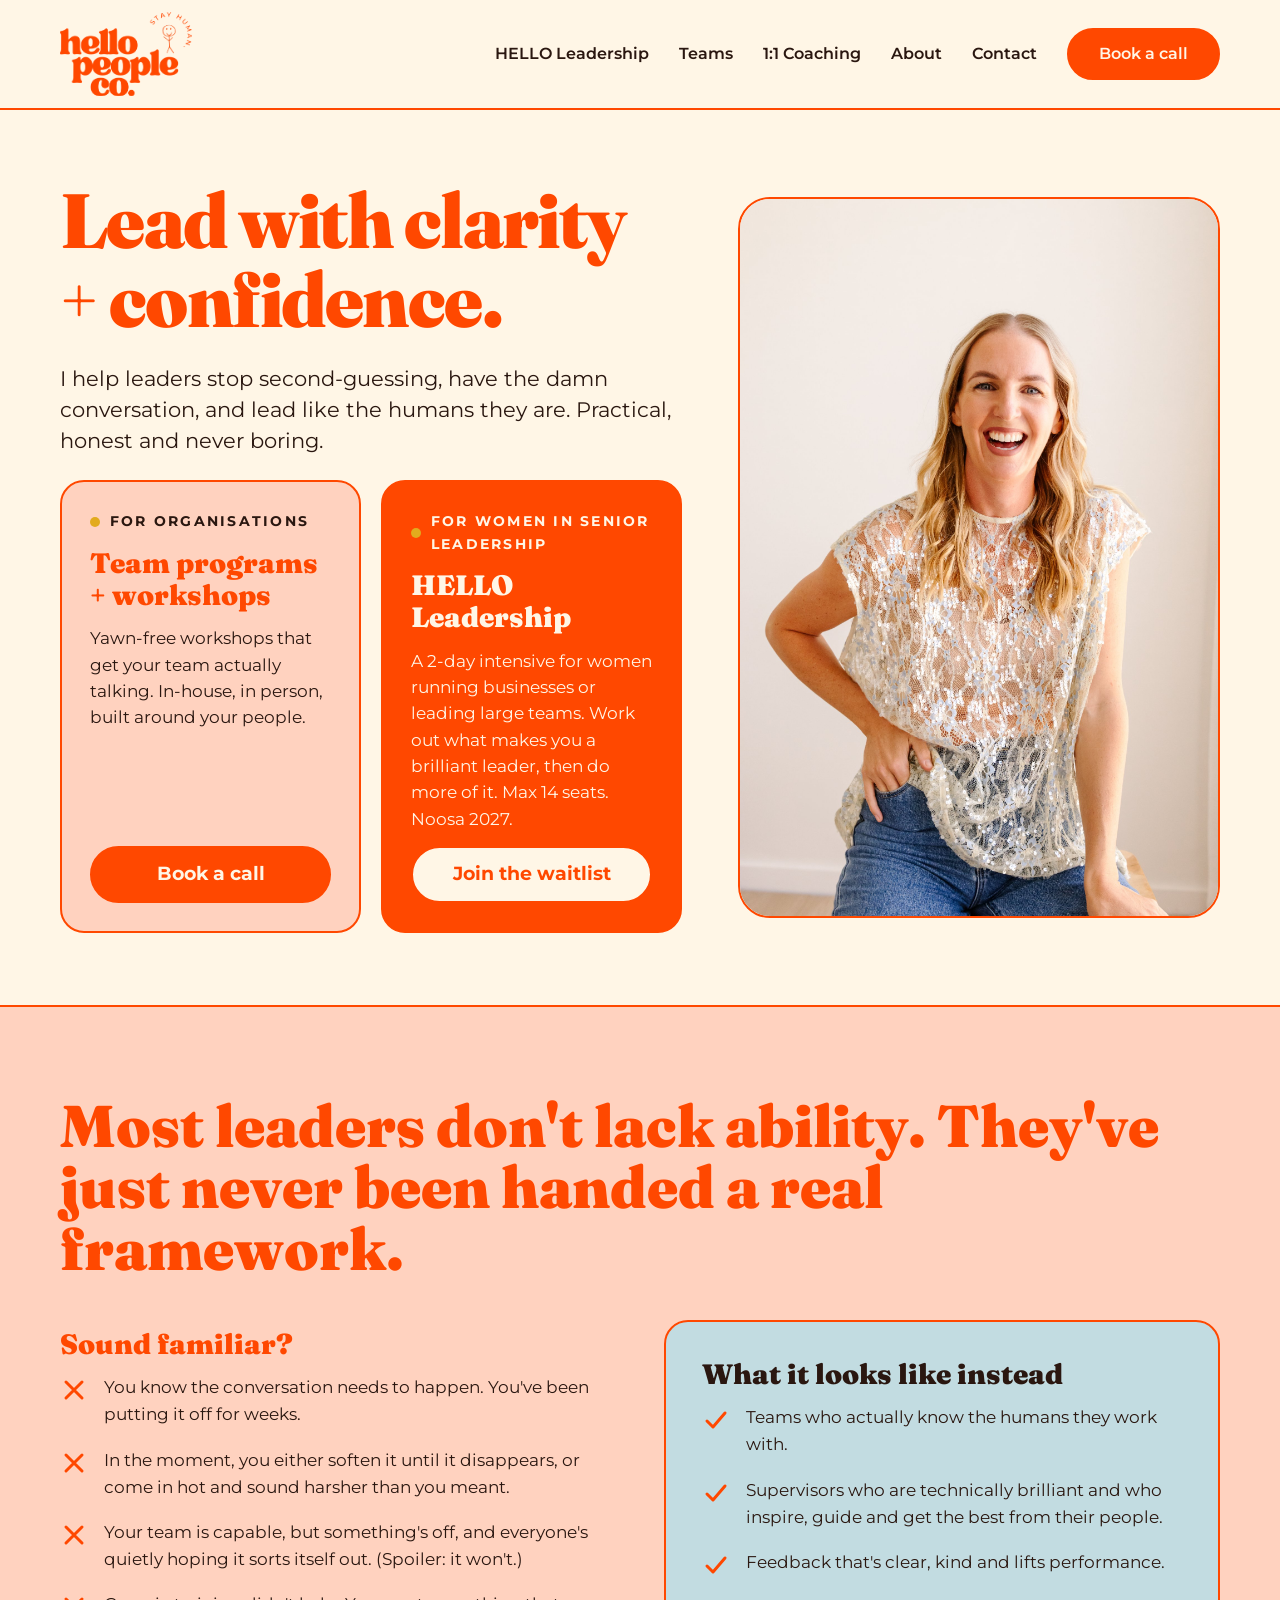
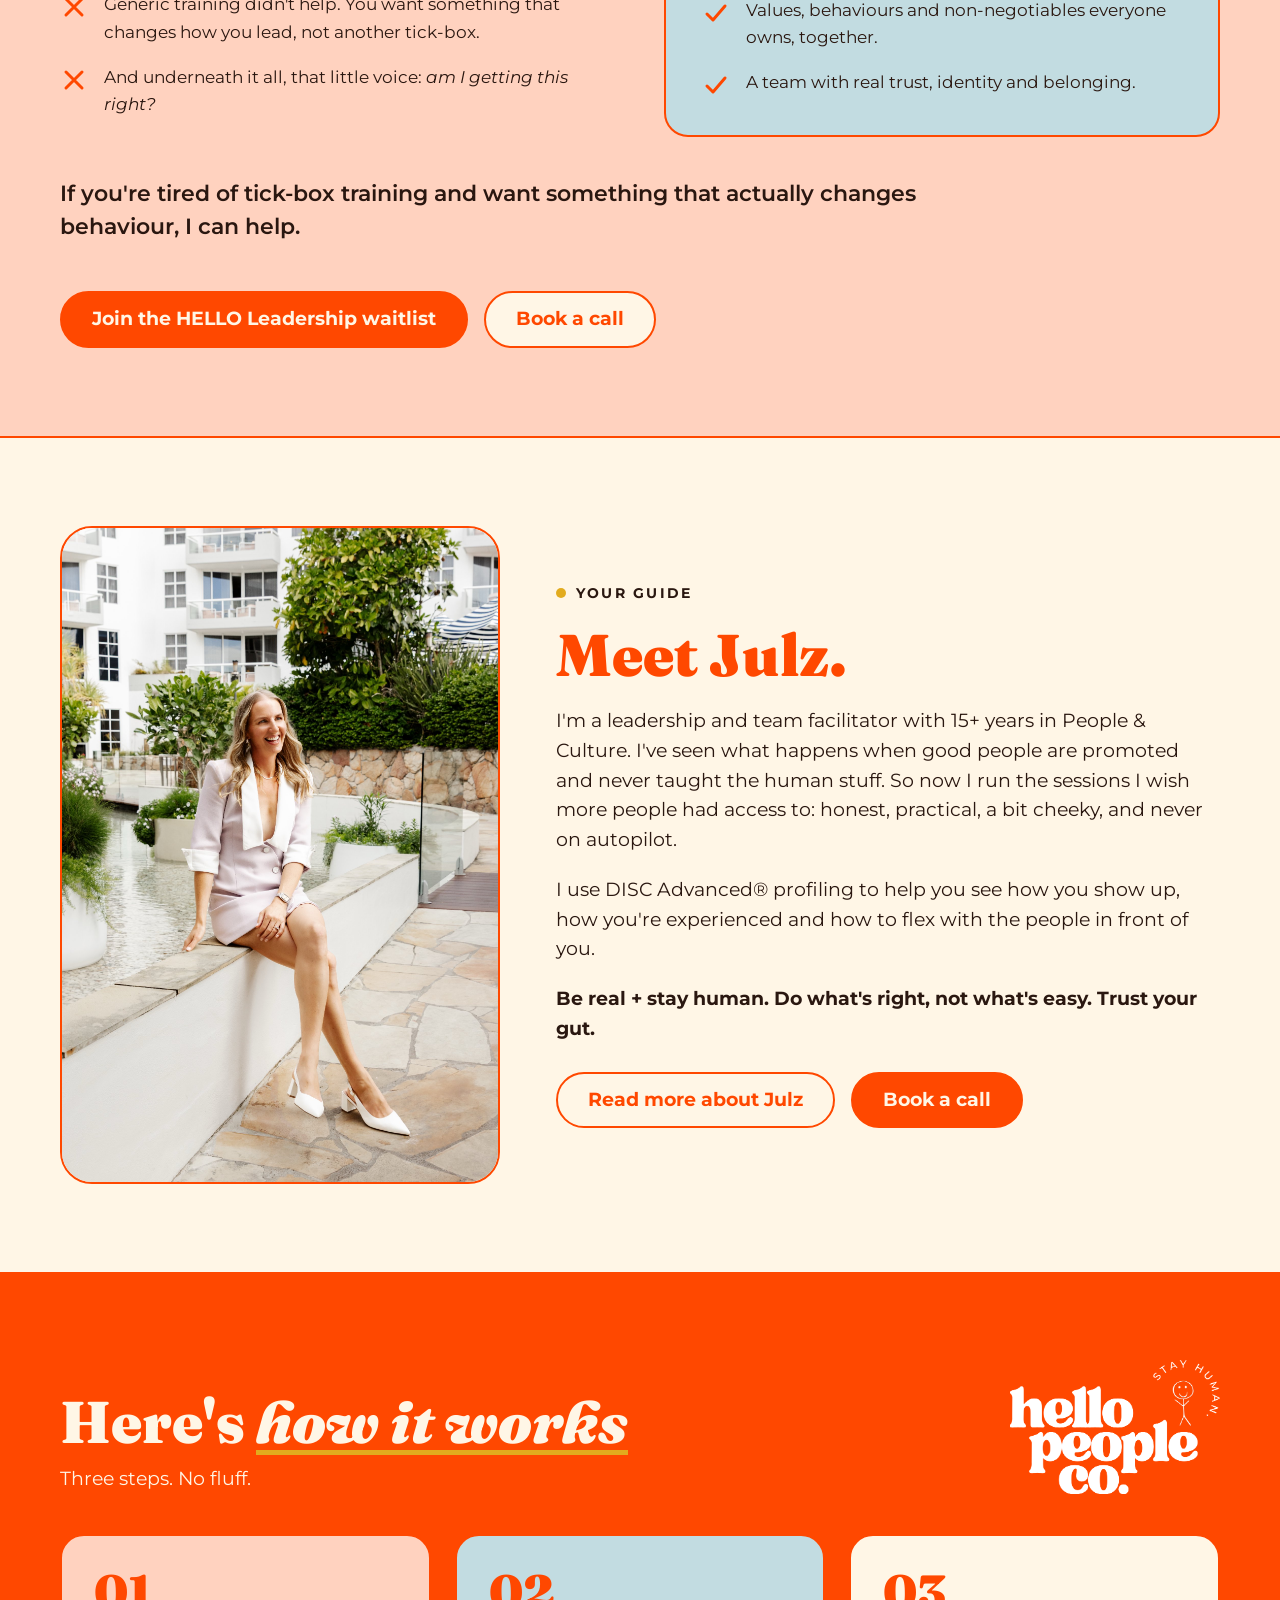
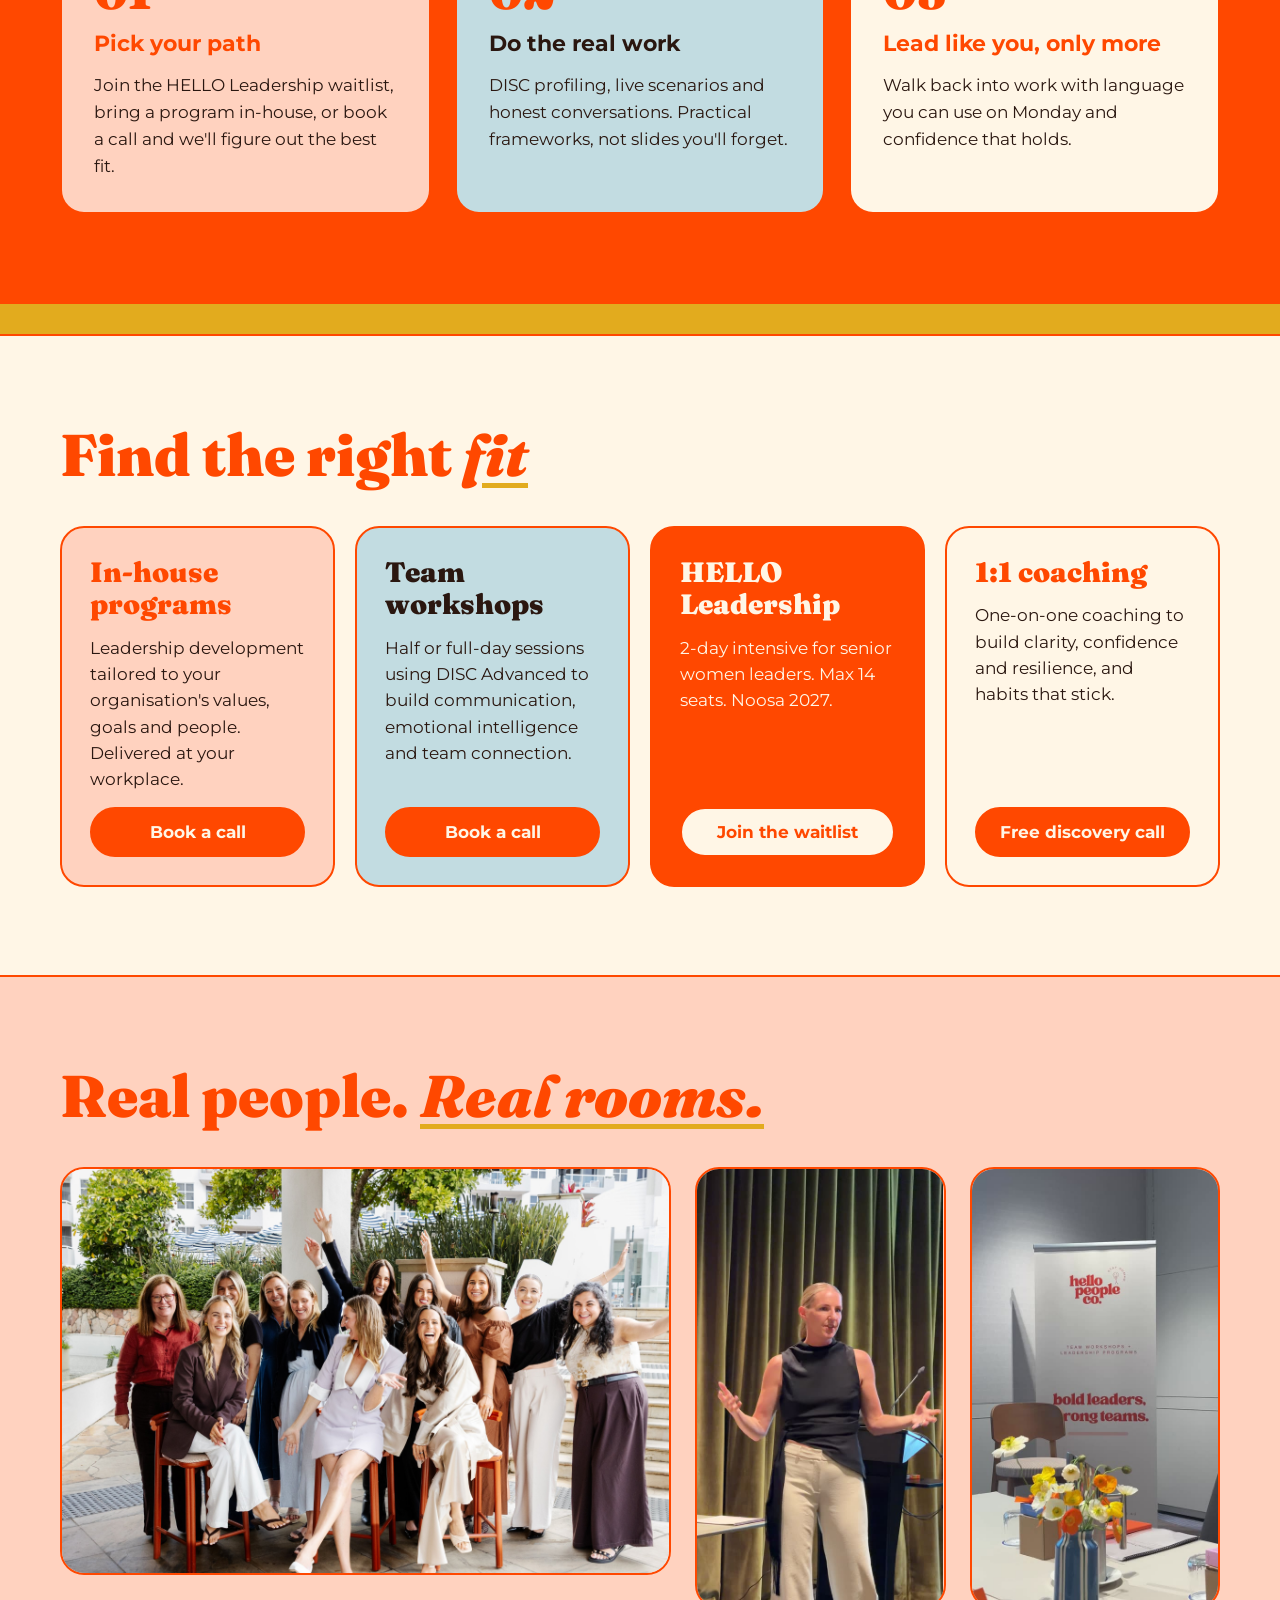
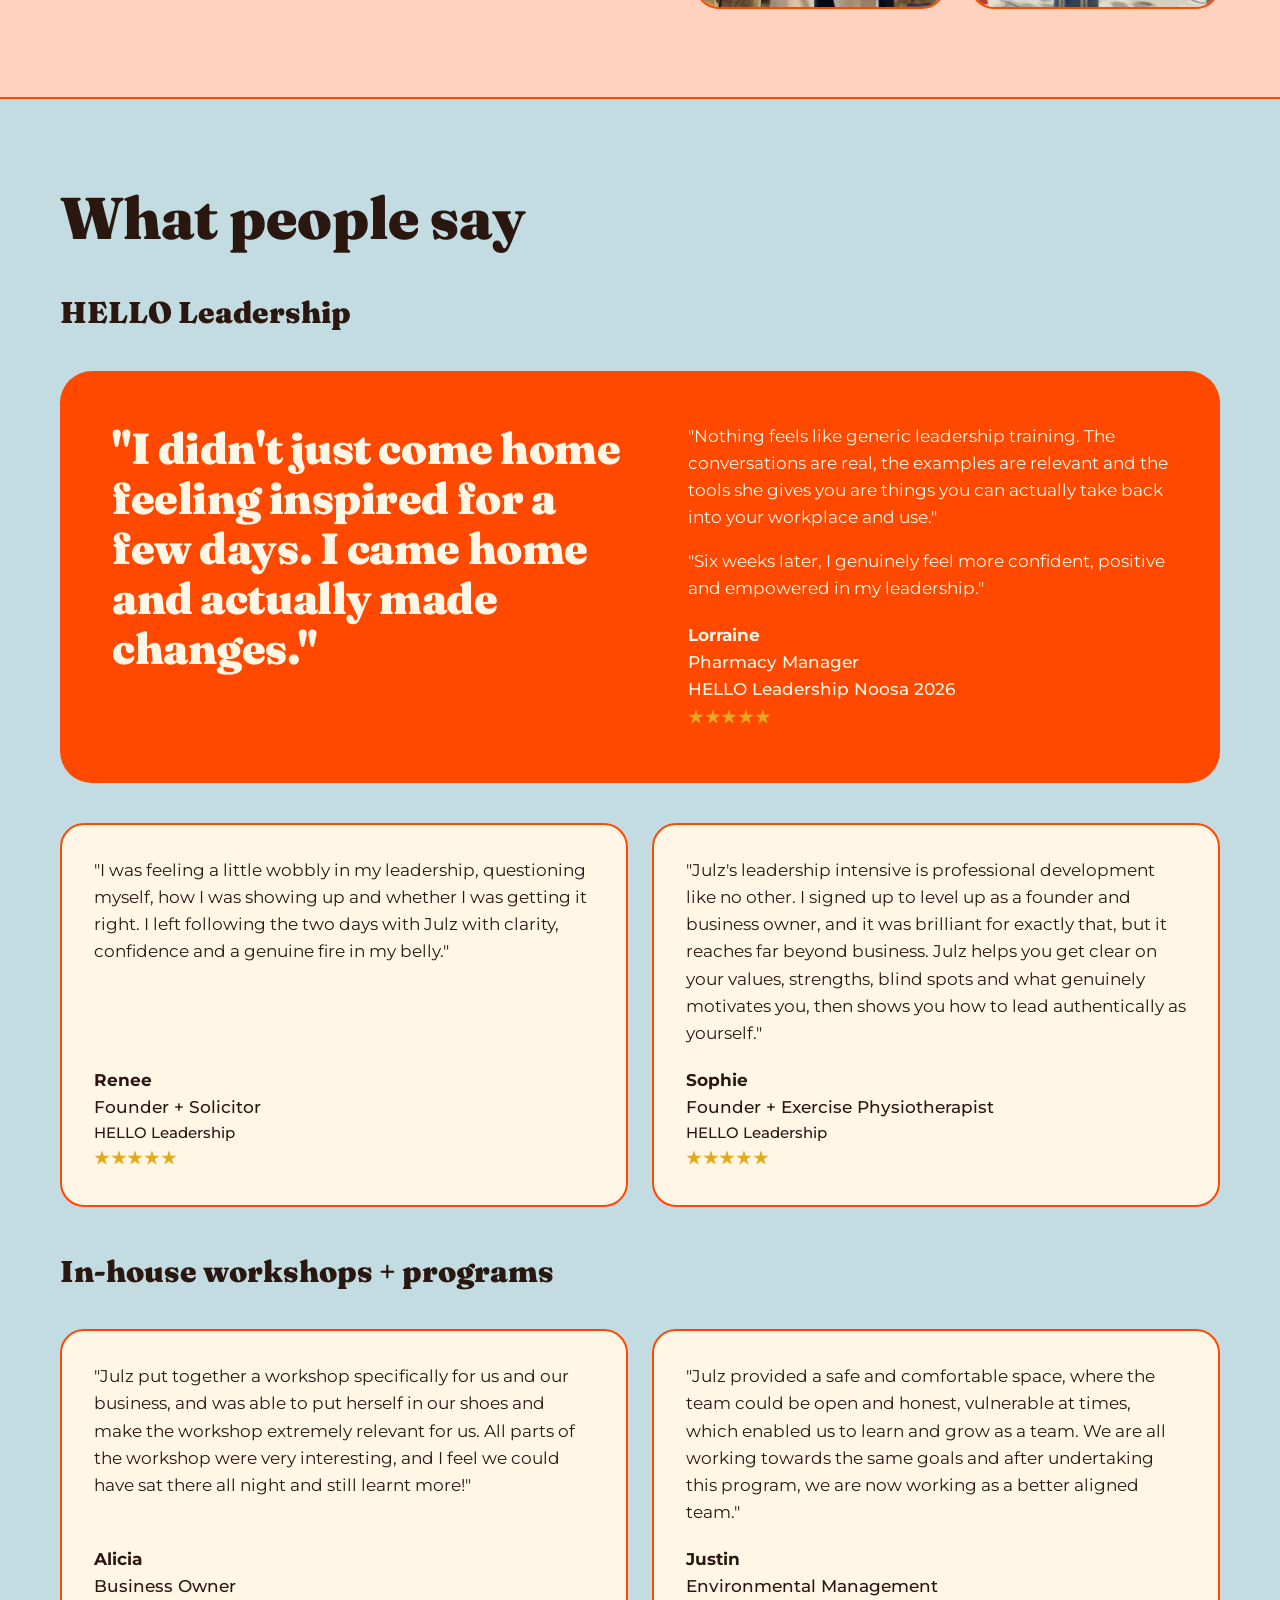
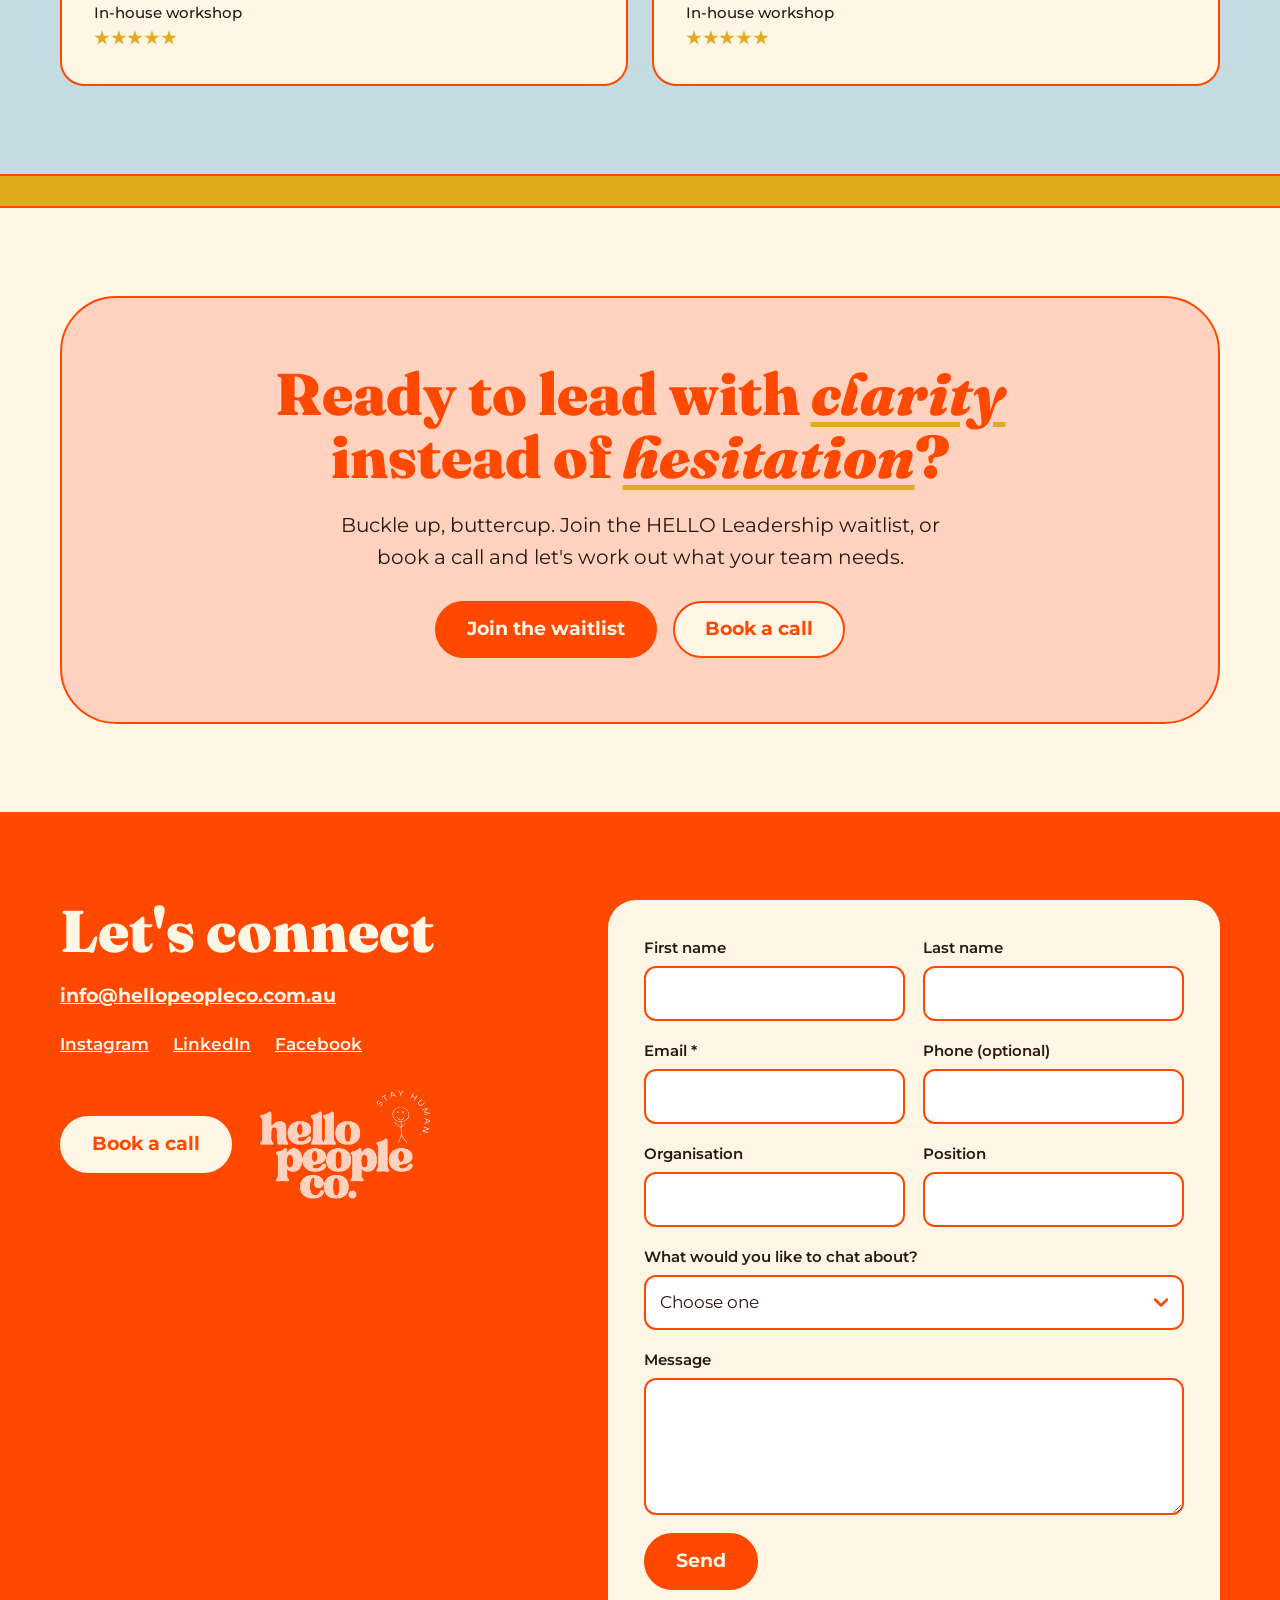
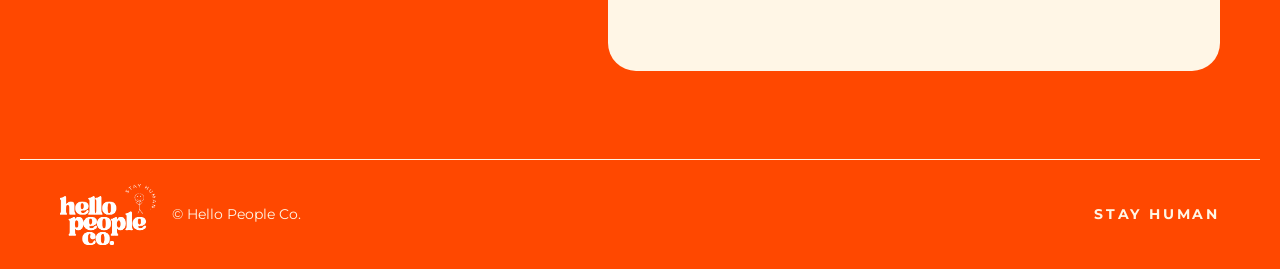
==== commit 7f927910: "Add short silent video loops and rooftop photo to home and HELLO Leadership pages Co-Authored-By: Cl" ====
--- a/index.html
+++ b/index.html
@@ -100,7 +100,7 @@
 <section class="band band--peach">
 <div class="wrap">
 <h2>Real people. <em>Real rooms.</em></h2>
-<img class="photo photo--lg" src="images/group-celebrating.jpg" alt="HELLO Leadership participants celebrating together" width="2576" height="1717" loading="lazy" decoding="async">
+<div class="media-row"><img class="photo media-main" src="images/group-celebrating.jpg" alt="HELLO Leadership participants celebrating together" width="2576" height="1717" loading="lazy" decoding="async"><div class="loop"><video muted loop playsinline preload="metadata" poster="videos/julz-presenting-loop.jpg" role="img" aria-label="Julz presenting to a room of leaders" width="540" height="960"><source src="videos/julz-presenting-loop.mp4" type="video/mp4"></video></div><div class="loop"><video muted loop playsinline preload="metadata" poster="videos/table-flowers-loop.jpg" role="img" aria-label="Flowers, notebooks and gifts set on a HELLO Leadership table" width="540" height="960"><source src="videos/table-flowers-loop.mp4" type="video/mp4"></video></div></div>
 </div>
 </section>
 
--- a/css/style.css
+++ b/css/style.css
@@ -231,3 +231,13 @@
 .blue-word{color:var(--blue);text-decoration:none}
 
 .field select{appearance:none;-webkit-appearance:none;background-image:url("data:image/svg+xml,%3Csvg xmlns='http://www.w3.org/2000/svg' width='14' height='9' viewBox='0 0 14 9' fill='none' stroke='%23ff4800' stroke-width='2.5' stroke-linecap='round' stroke-linejoin='round'%3E%3Cpath d='M1 1.5l6 6 6-6'/%3E%3C/svg%3E");background-repeat:no-repeat;background-position:right 14px center;padding-right:40px}
+
+/* Photo + silent video loops */
+.media-row{display:flex;flex-wrap:wrap;gap:24px;align-items:stretch}
+.media-row>*{min-width:0}
+.media-row .media-main{flex:3 1 460px;height:100%;object-fit:cover}
+.media-row .loop{flex:1 1 200px;display:flex}
+.media-row--pair .photo{flex:1 1 280px;height:auto}
+.media-row--pair .loop{flex:1 1 280px}
+.loop video{width:100%;height:100%;object-fit:cover;border:2px solid var(--orange);border-radius:24px;background:var(--peach);display:block}
+@media (max-width:700px){.media-row{gap:18px}.loop video{aspect-ratio:9/16;height:auto}}
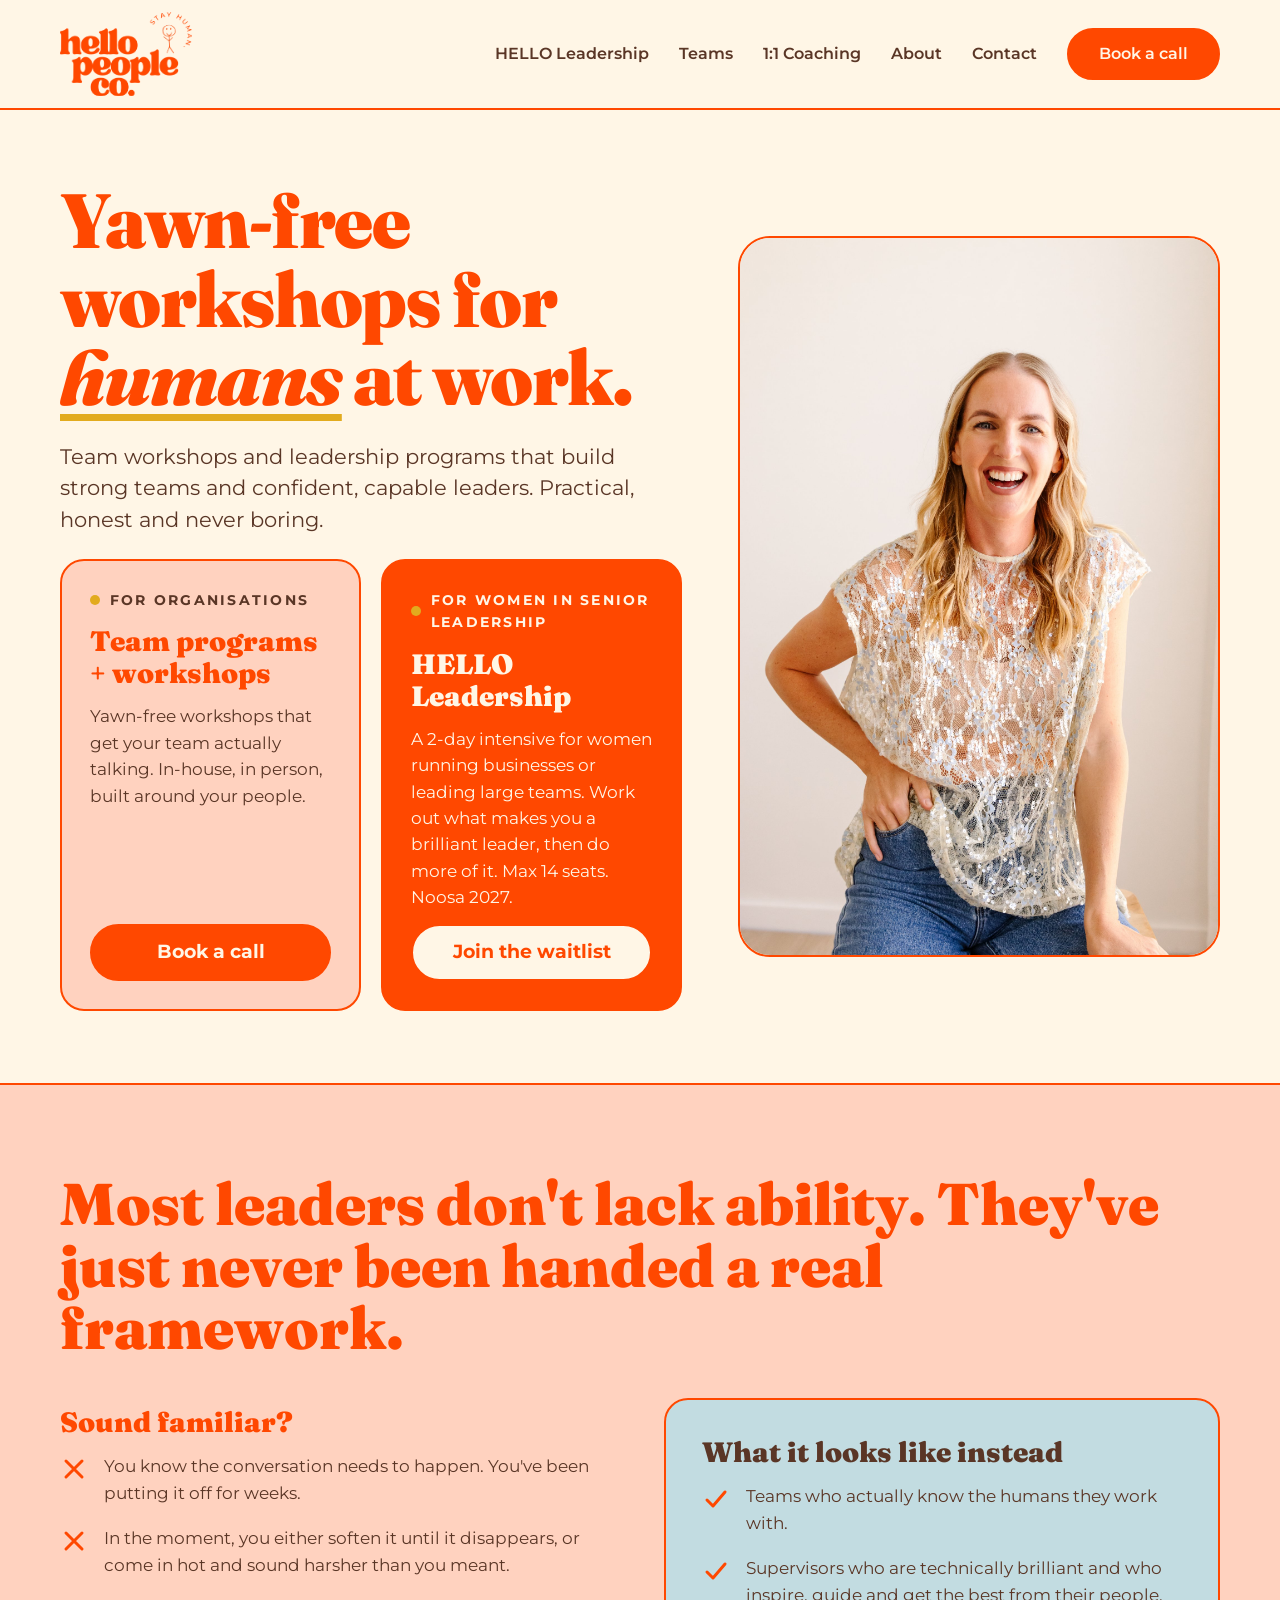
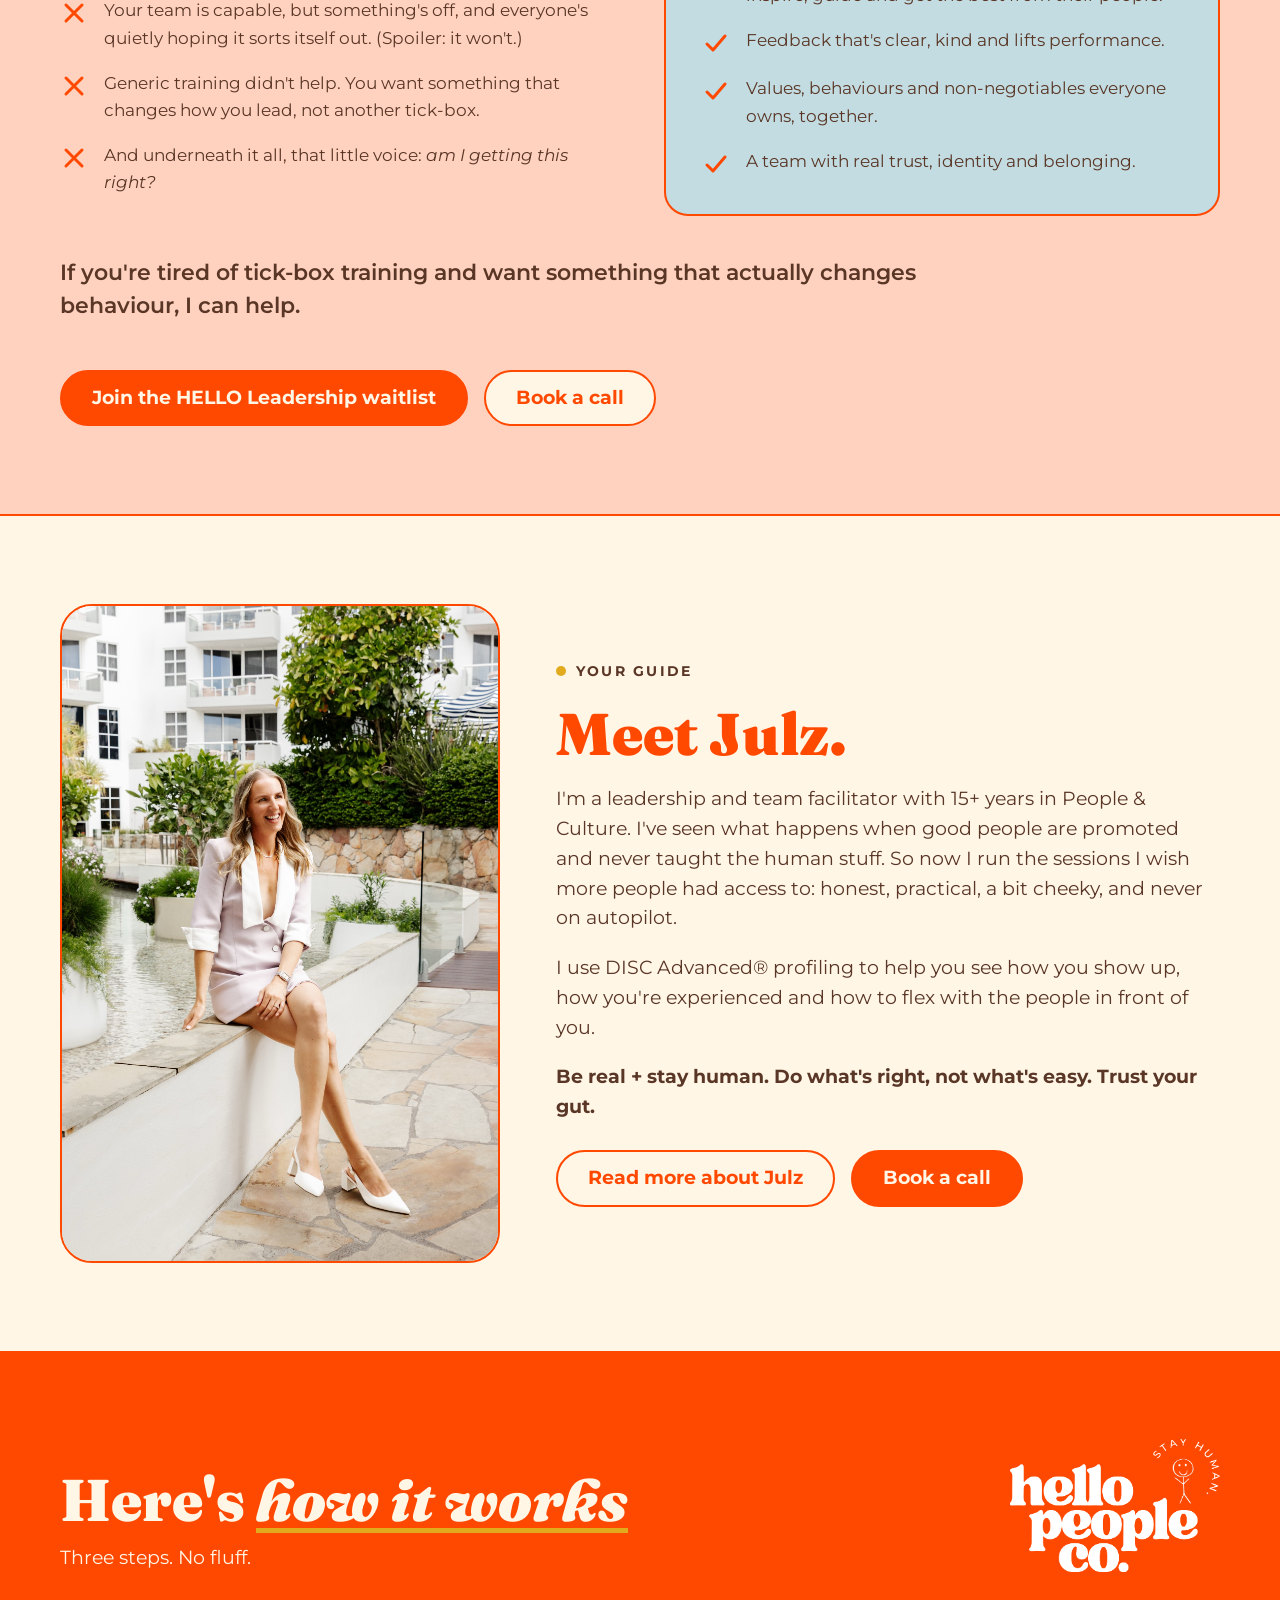
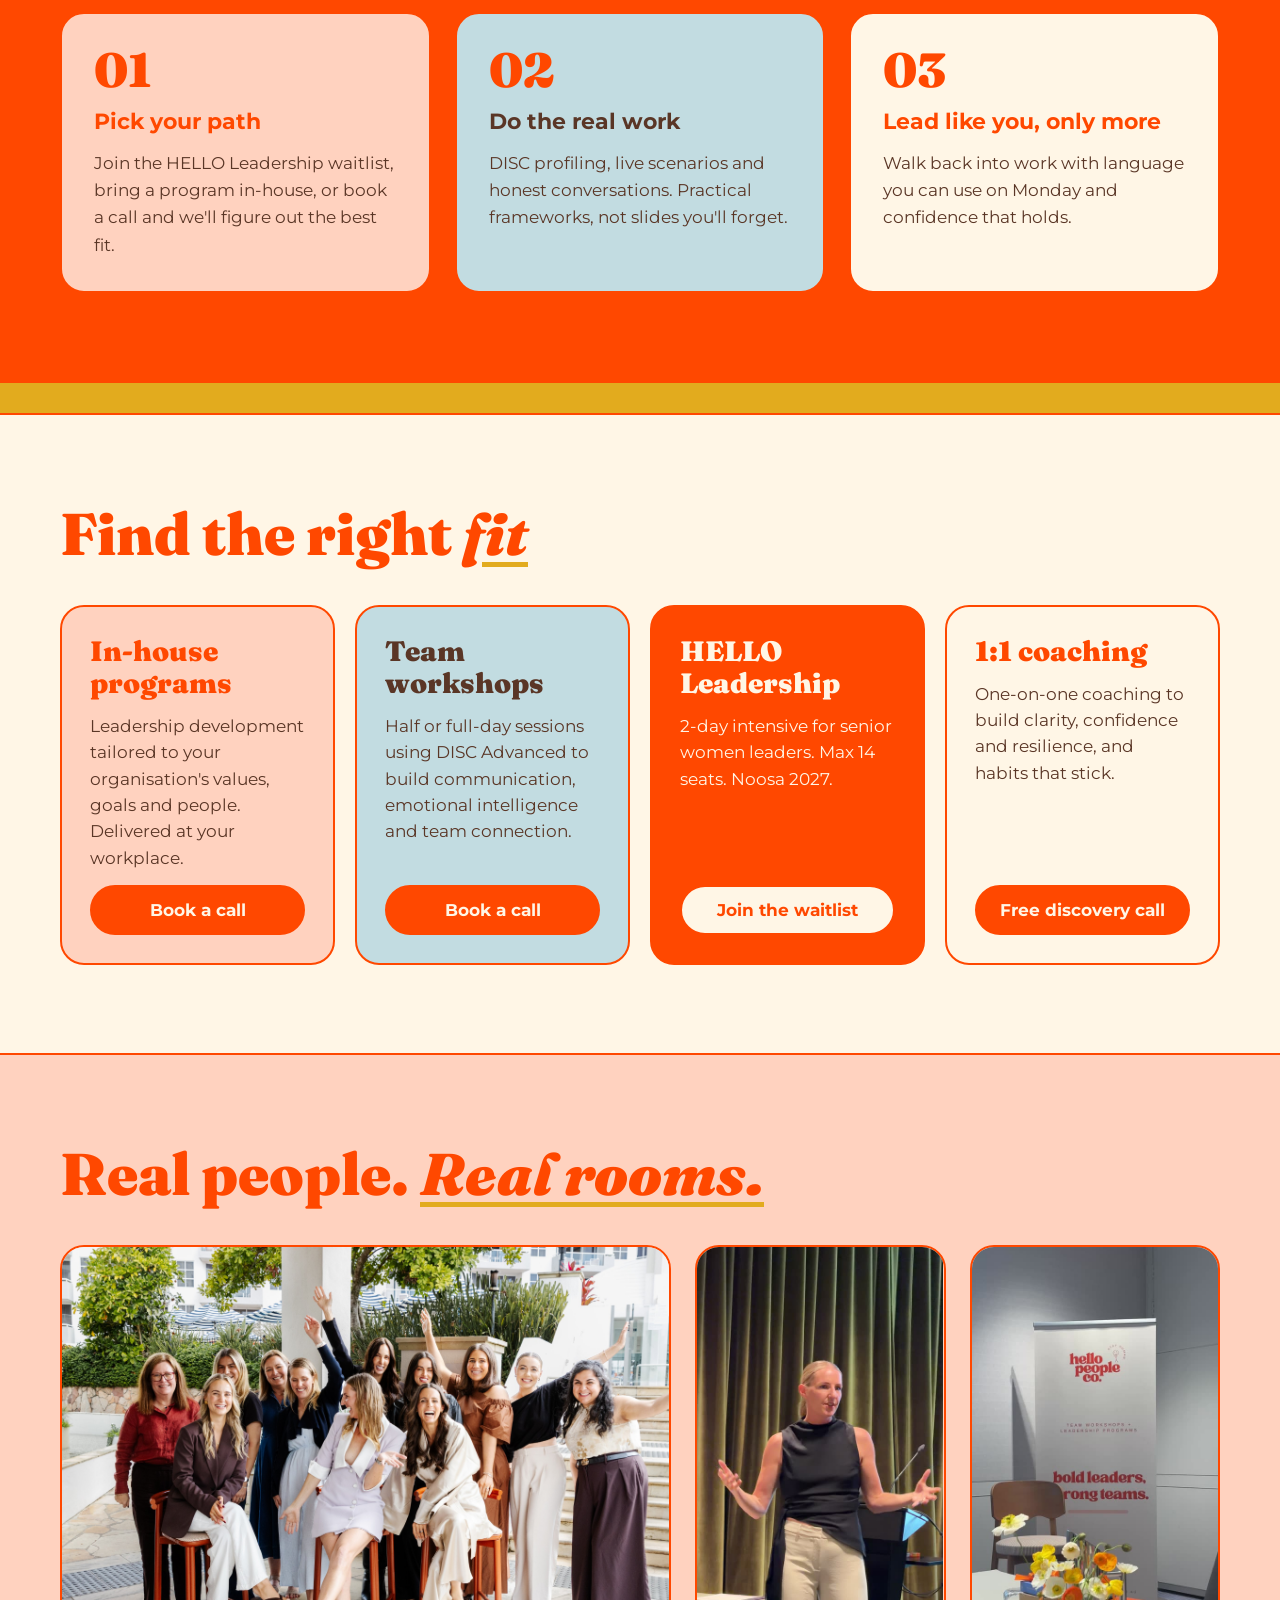
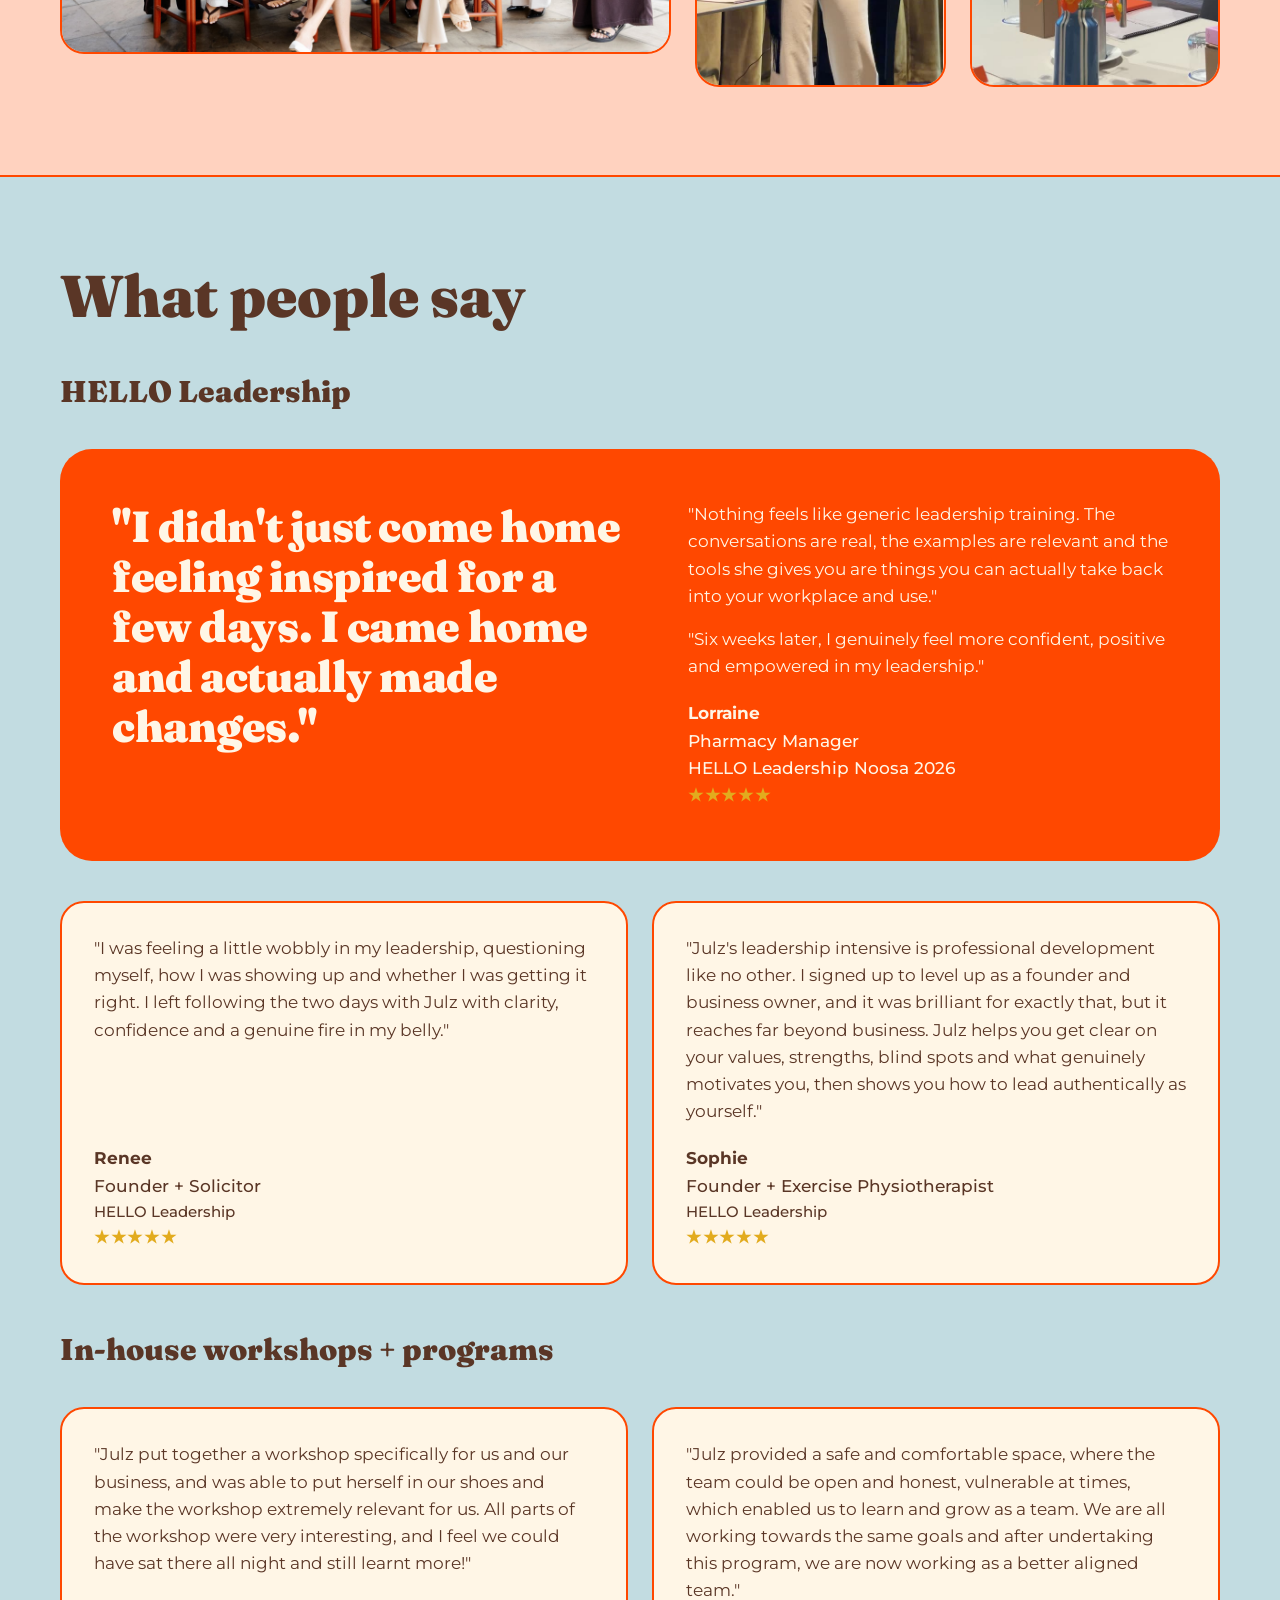
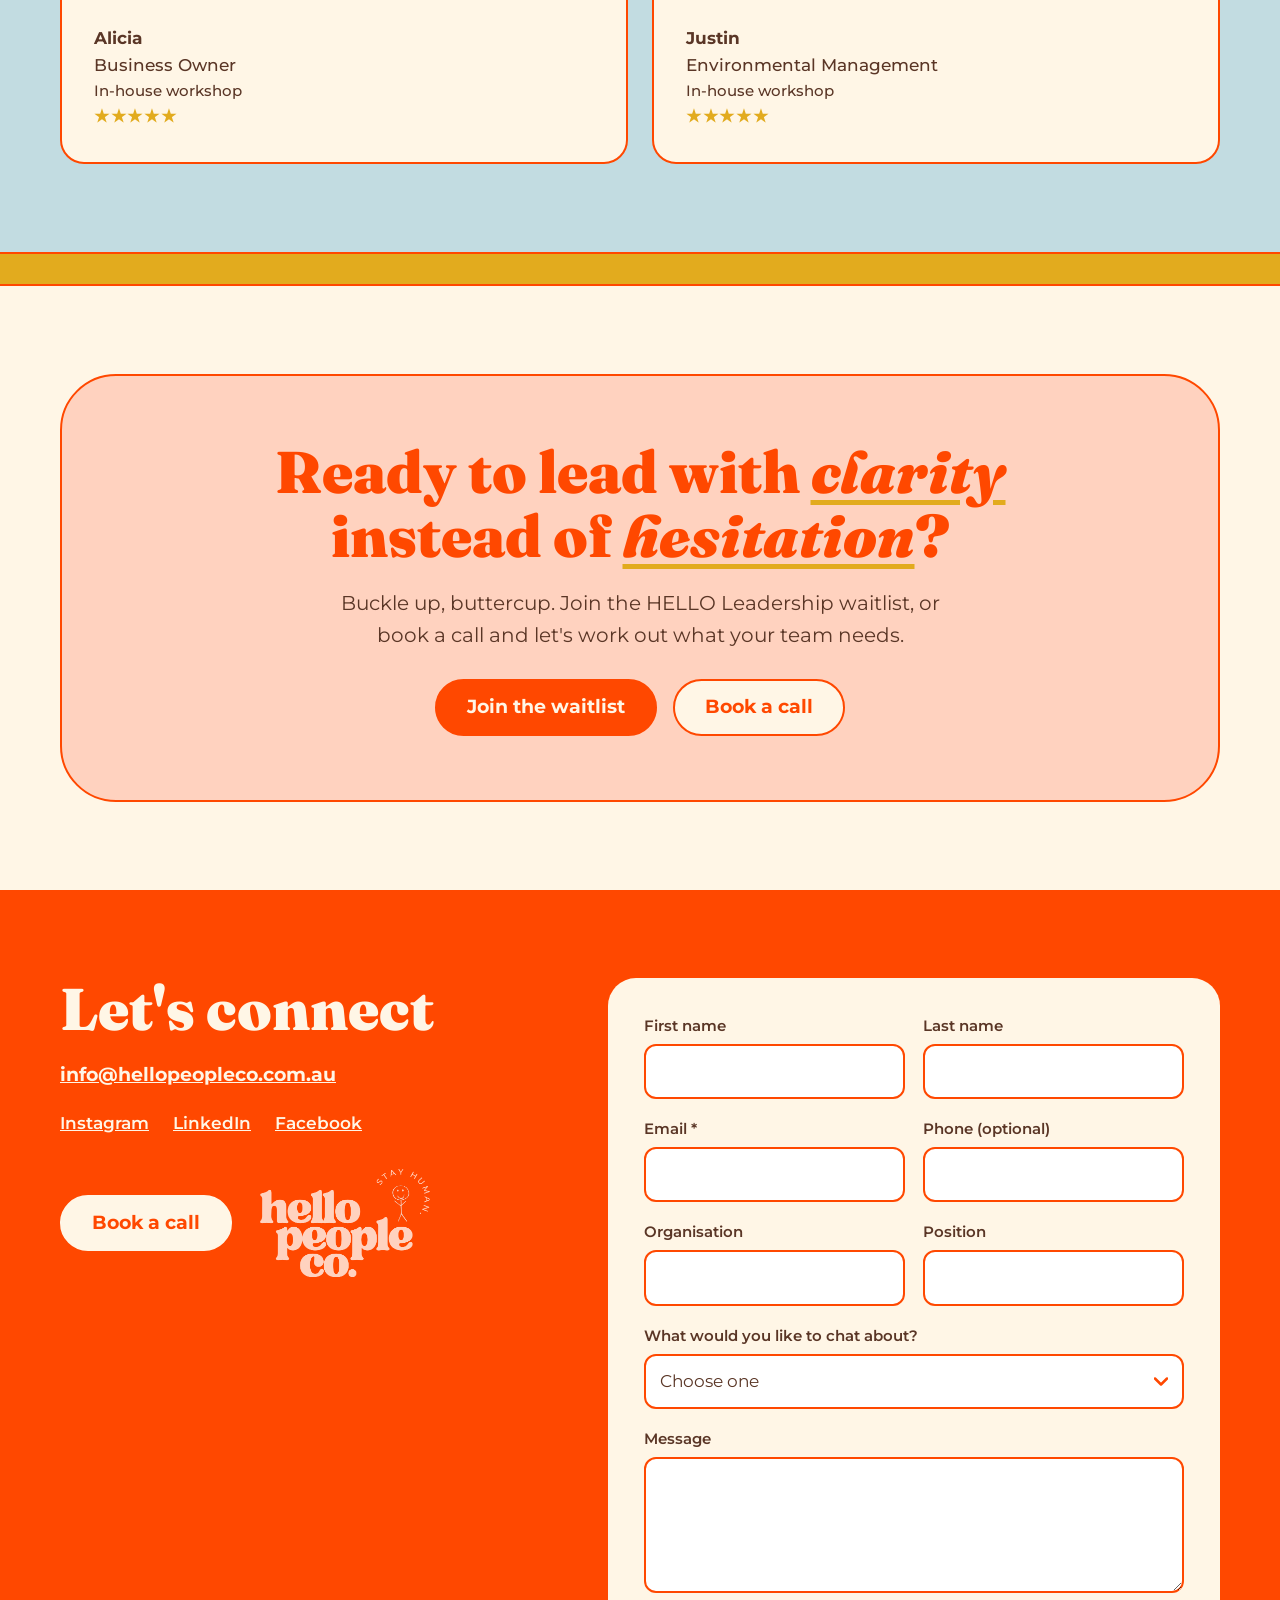
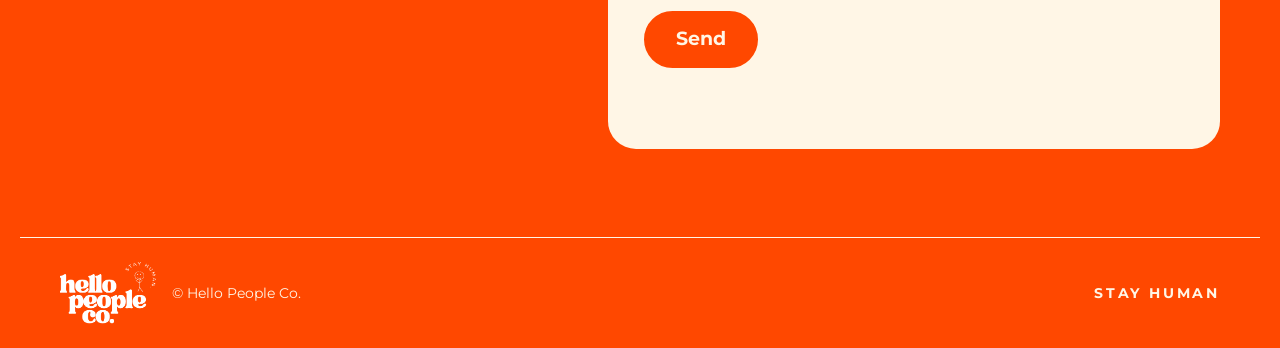
==== commit 78b0a0a7: "Home hero: Yawn-free workshops for humans at work Co-Authored-By: Claude Sonnet 5.5 <noreply@anthrop" ====
--- a/index.html
+++ b/index.html
@@ -3,12 +3,12 @@
 <head>
 <meta charset="utf-8">
 <meta name="viewport" content="width=device-width, initial-scale=1">
-<title>Hello People Co. | Leadership development, team workshops and coaching</title>
+<title>Hello People Co. | Yawn-free workshops for humans at work</title>
 <meta name="description" content="Leadership programs for women in senior leadership, yawn-free team workshops and 1:1 coaching with Julz Parkin. Stay human.">
 <link rel="canonical" href="https://hellopeopleco.com.au/">
 <meta property="og:type" content="website">
 <meta property="og:site_name" content="Hello People Co.">
-<meta property="og:title" content="Hello People Co. | Leadership development, team workshops and coaching">
+<meta property="og:title" content="Hello People Co. | Yawn-free workshops for humans at work">
 <meta property="og:description" content="Leadership programs for women in senior leadership, yawn-free team workshops and 1:1 coaching with Julz Parkin. Stay human.">
 <meta property="og:url" content="https://hellopeopleco.com.au/">
 <meta property="og:image" content="https://hellopeopleco.com.au/images/julz-studio-portrait.jpg">
@@ -39,8 +39,8 @@
 <div class="hero-grid">
 <div class="hero-text">
 
-<h1>Lead with clarity <span class="nowrap">+ confidence.</span></h1>
-<p class="lede">I help leaders stop second-guessing, have the damn conversation, and lead like the humans they are. Practical, honest and never boring.</p>
+<h1>Yawn-free workshops for <em>humans</em> at work.</h1>
+<p class="lede">Team workshops and leadership programs that build strong teams and confident, capable leaders. Practical, honest and never boring.</p>
 <div class="hero-cards"><div class="card card--peach card--sm"><p class="eyebrow">For organisations</p><h3>Team programs + workshops</h3><p class="grow-p">Yawn-free workshops that get your team actually talking. In-house, in person, built around your people.</p><a class="btn" href="https://calendar.app.google/rN4LzEFnqo8xVcpdA" rel="noopener">Book a call</a></div><div class="card card--orange card--sm"><p class="eyebrow">For women in senior leadership</p><h3>HELLO Leadership</h3><p class="grow-p">A 2-day intensive for women running businesses or leading large teams. Work out what makes you a brilliant leader, then do more of it. Max 14 seats. Noosa 2027.</p><a class="btn btn--secondary" href="hello-leadership.html#waitlist">Join the waitlist</a></div></div>
 </div>
 <div class="hero-photo"><img class="photo photo--lg" src="images/julz-studio-portrait.jpg" alt="Julz laughing in the studio" width="1717" height="2576" loading="eager" decoding="async"></div>
--- a/css/style.css
+++ b/css/style.css
@@ -8,7 +8,7 @@
   --cream:#fff6e6;
   --blue:#c2dce1;
   --mustard:#e2ab1e;
-  --ink:#2a1710;
+  --ink:#5a3626;
   --font-head:'Fraunces',Georgia,serif;
   --font-body:'Montserrat',Arial,sans-serif;
 }
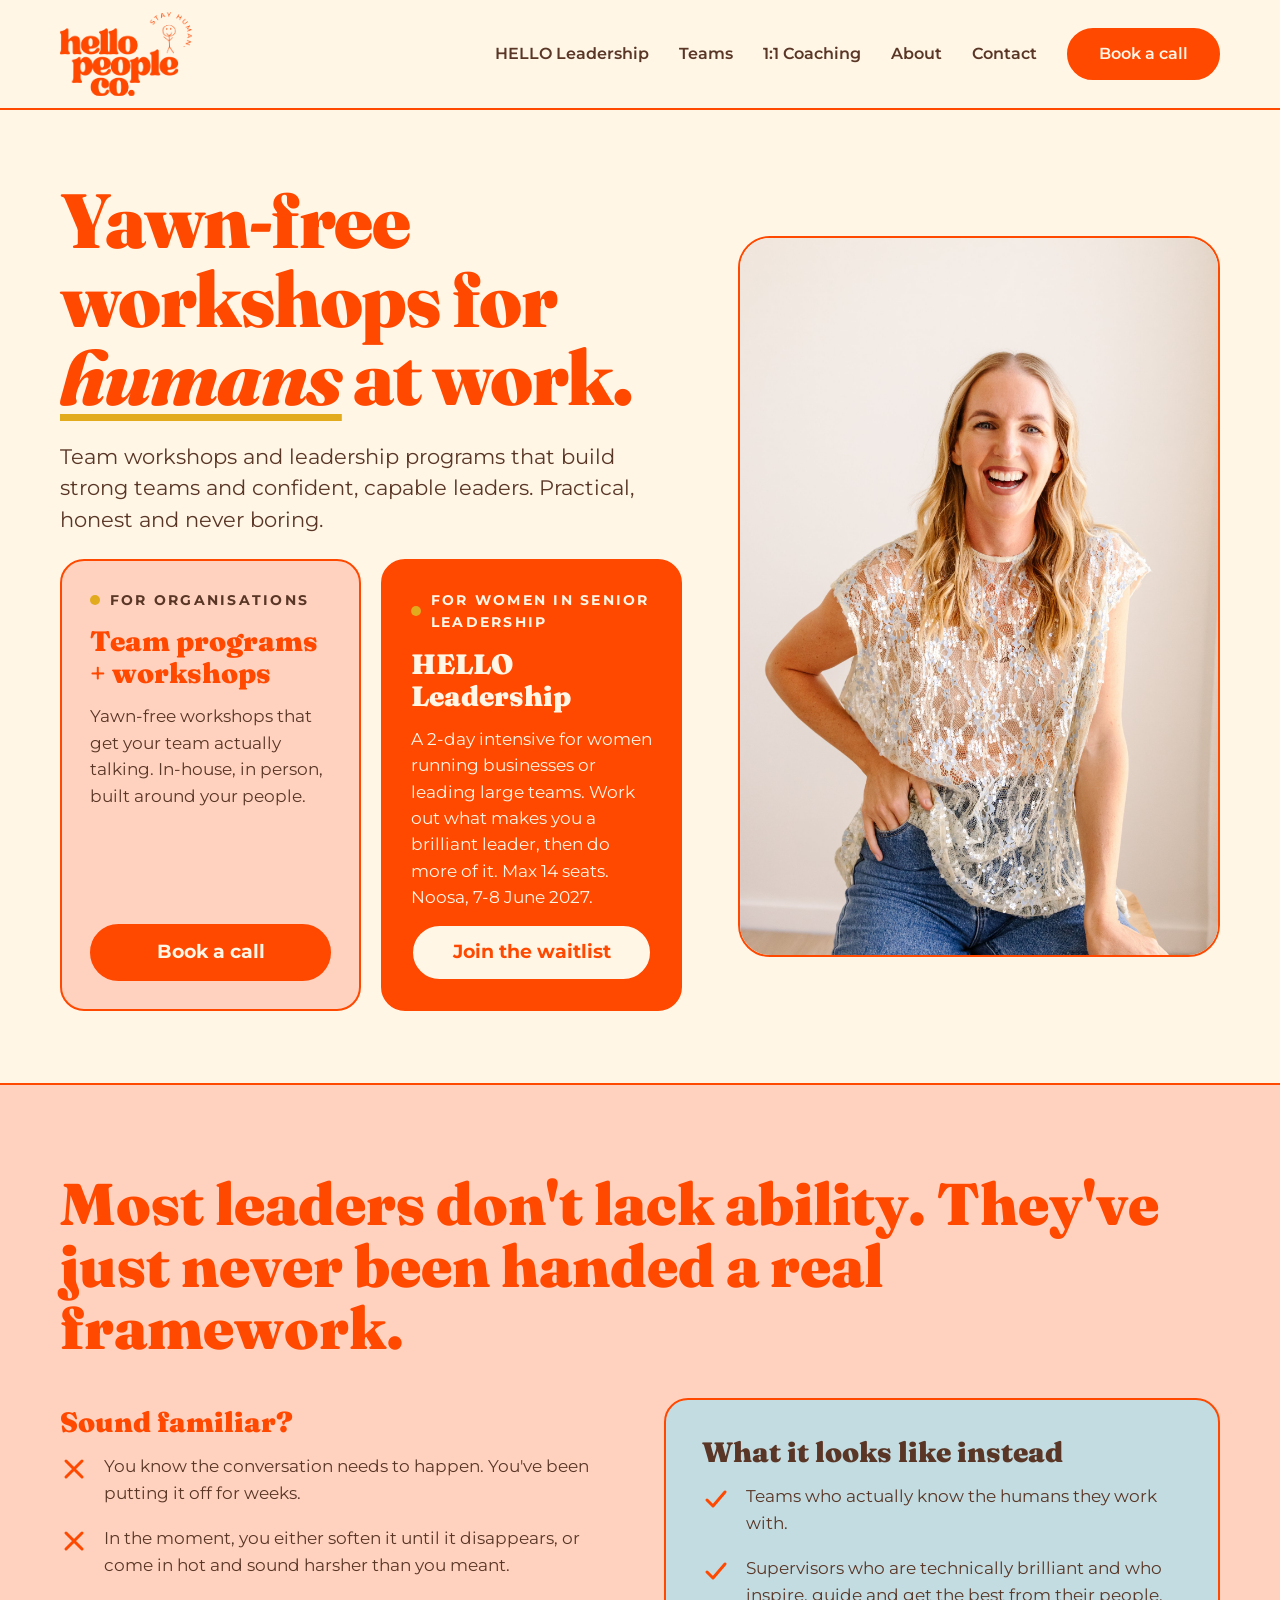
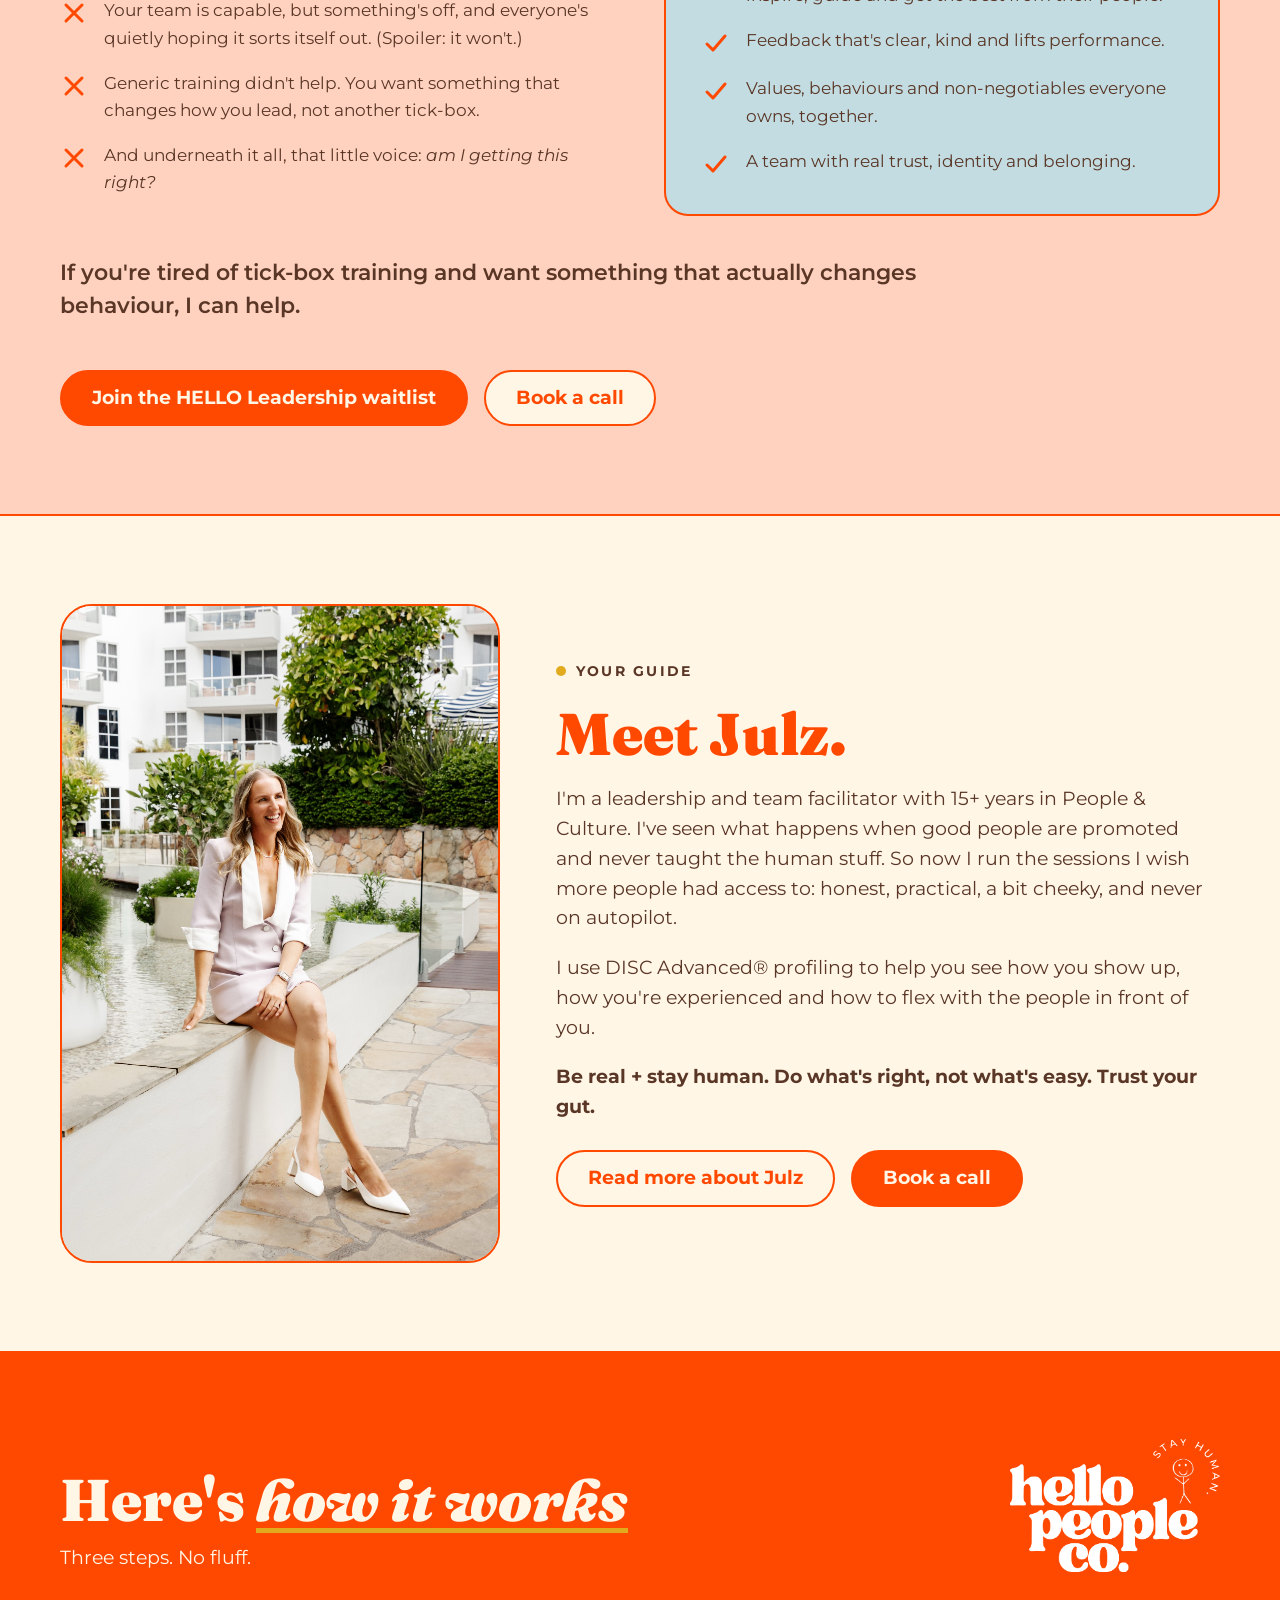
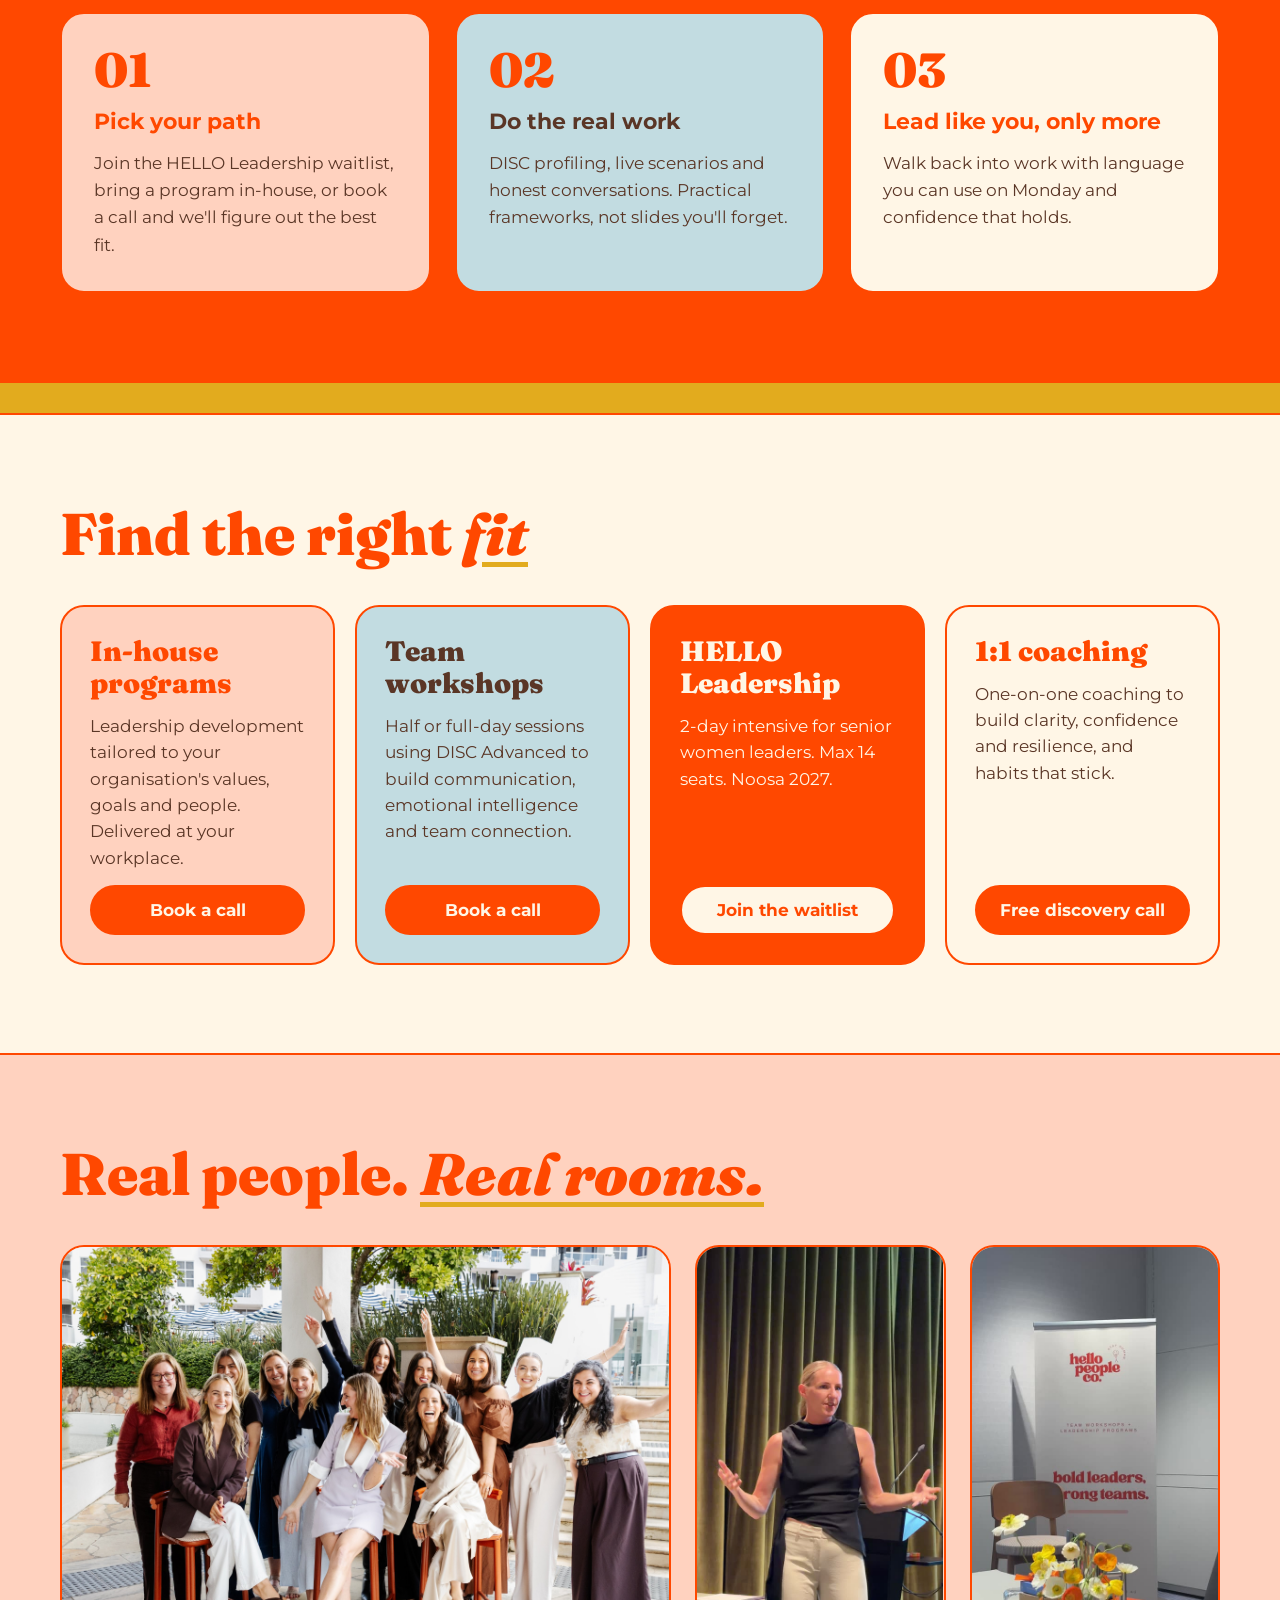
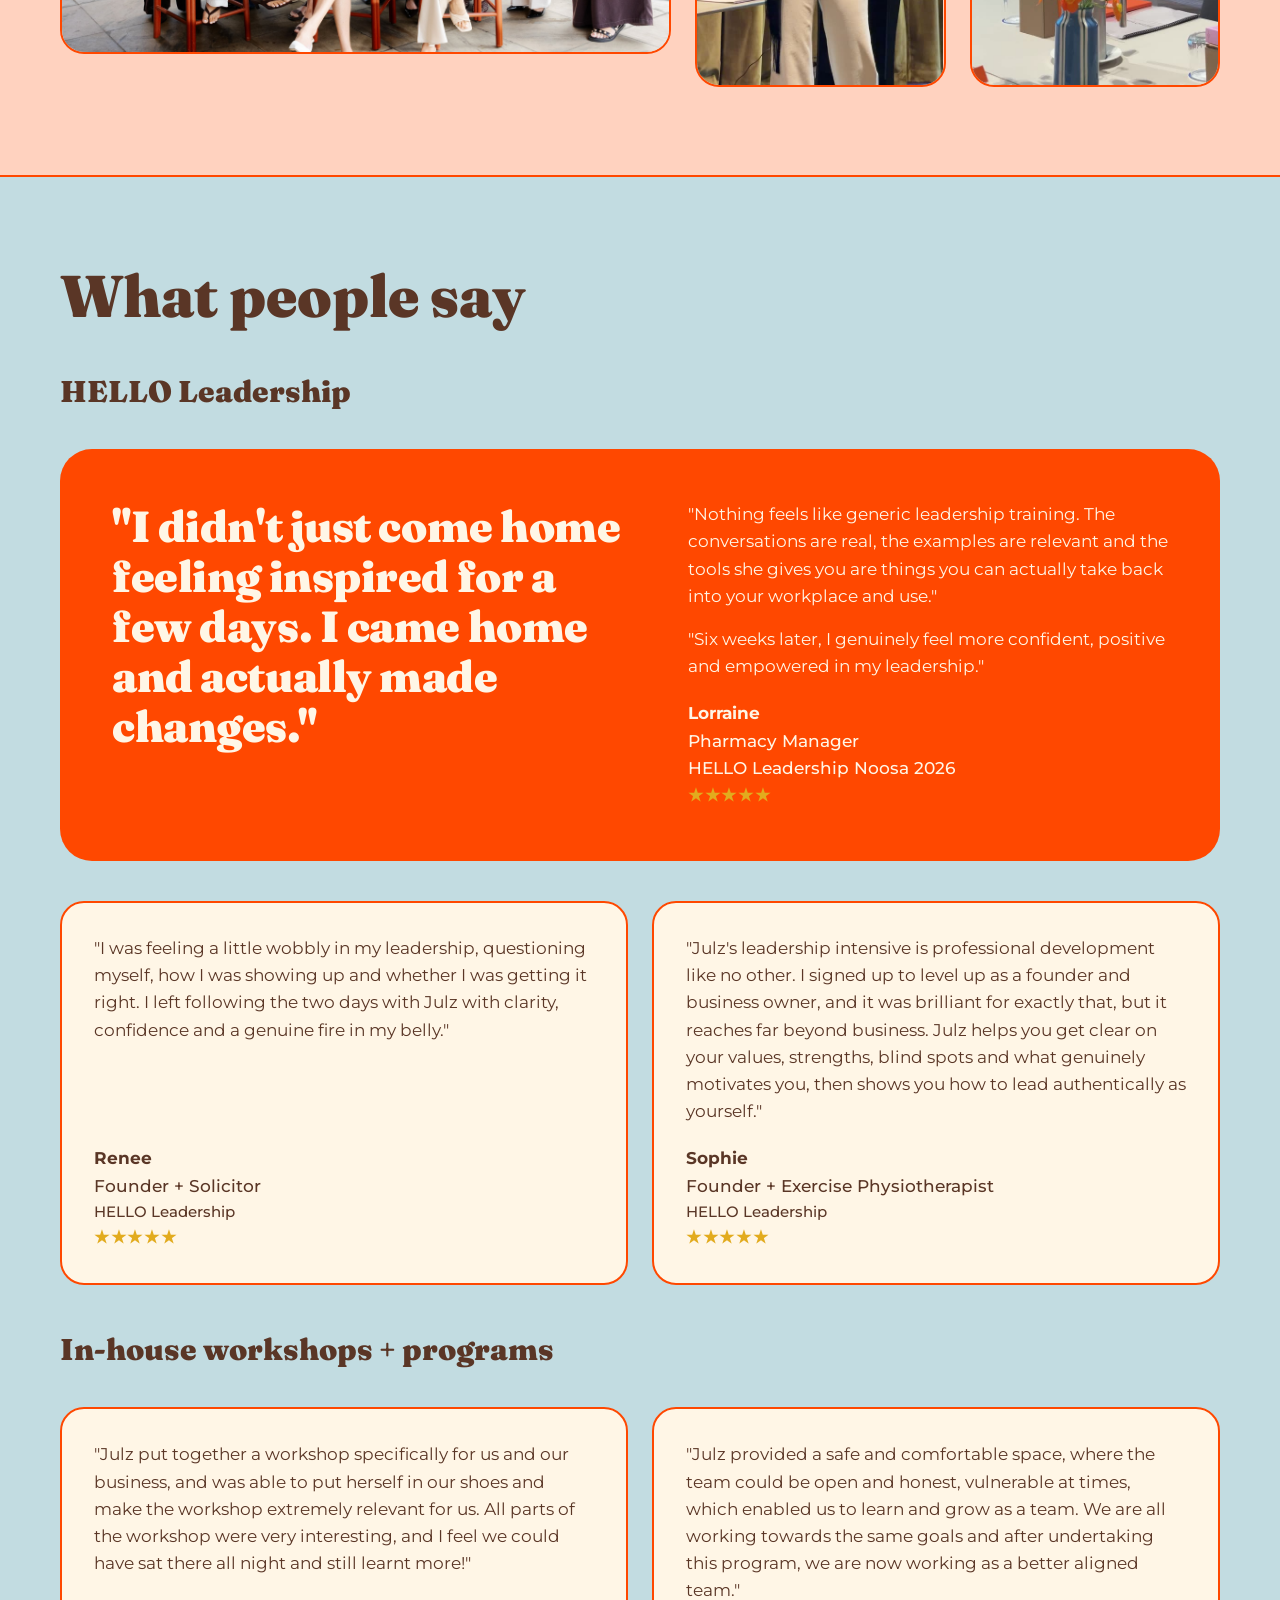
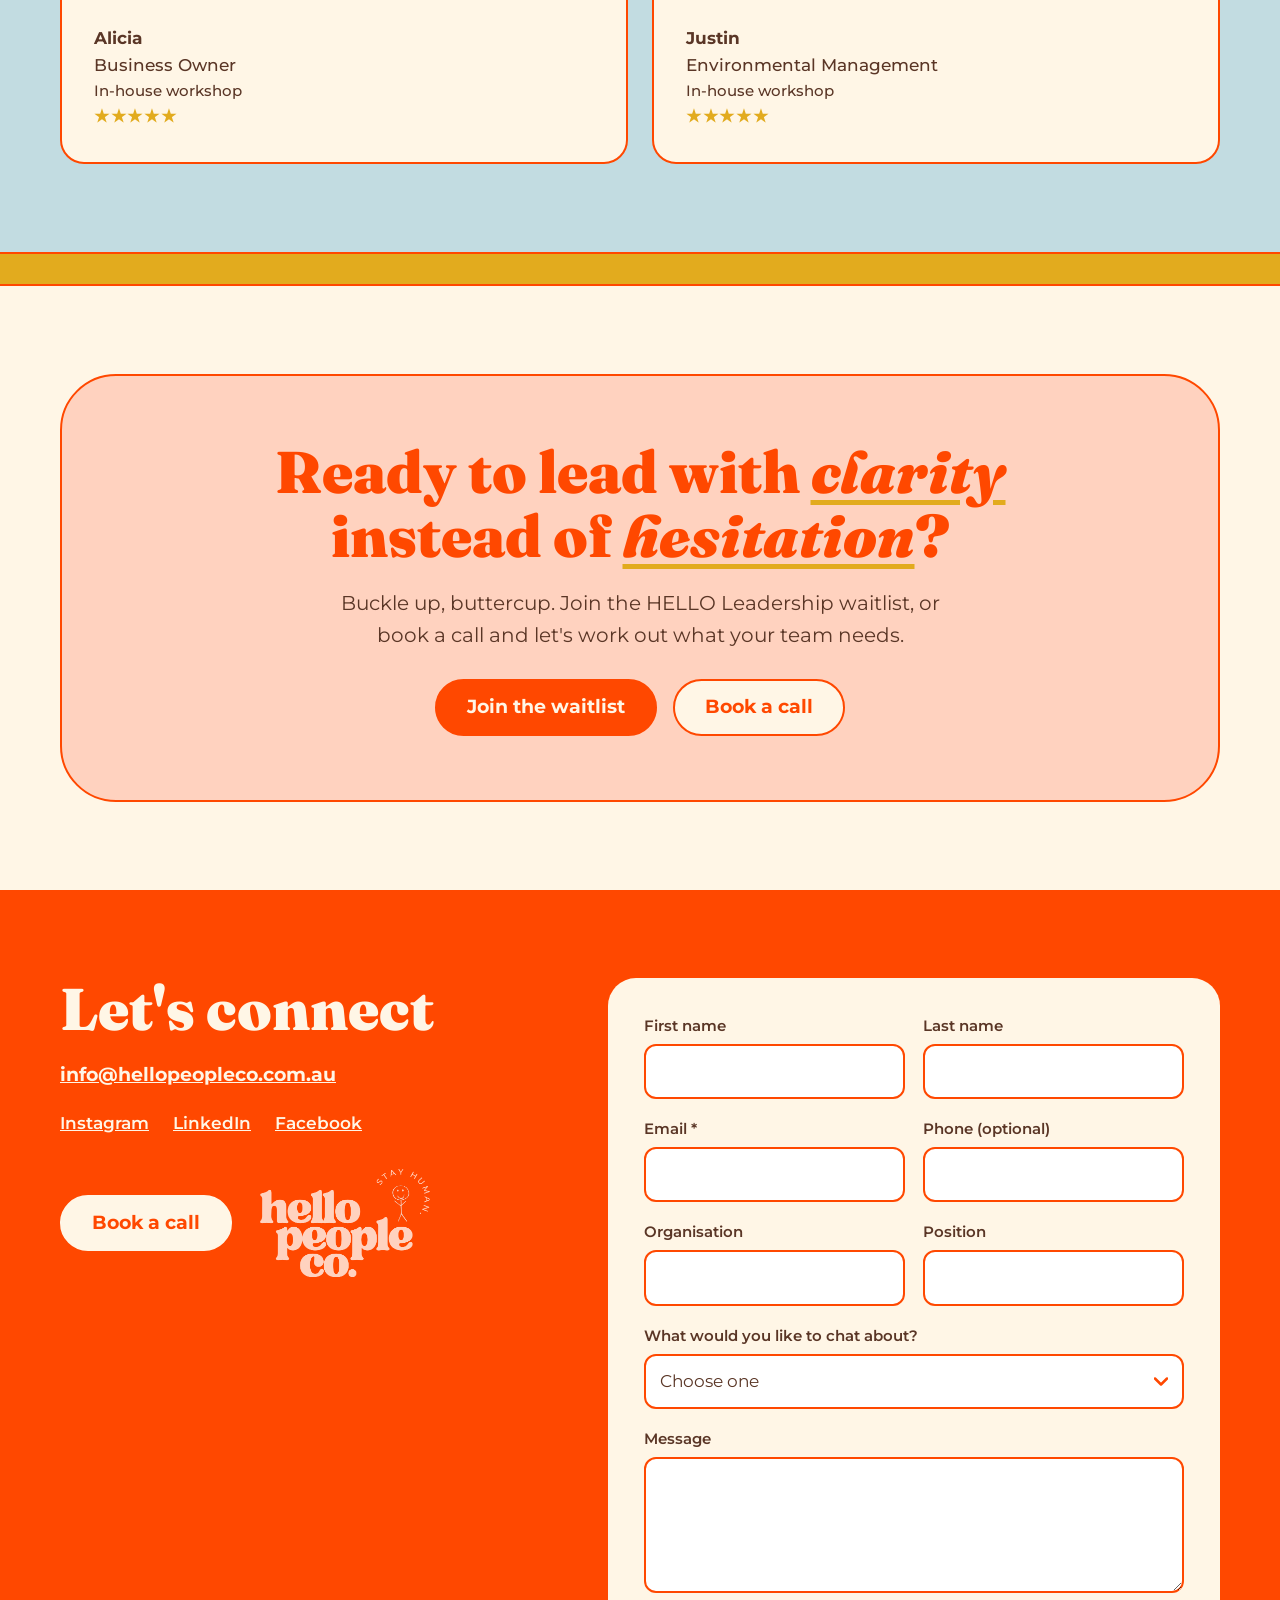
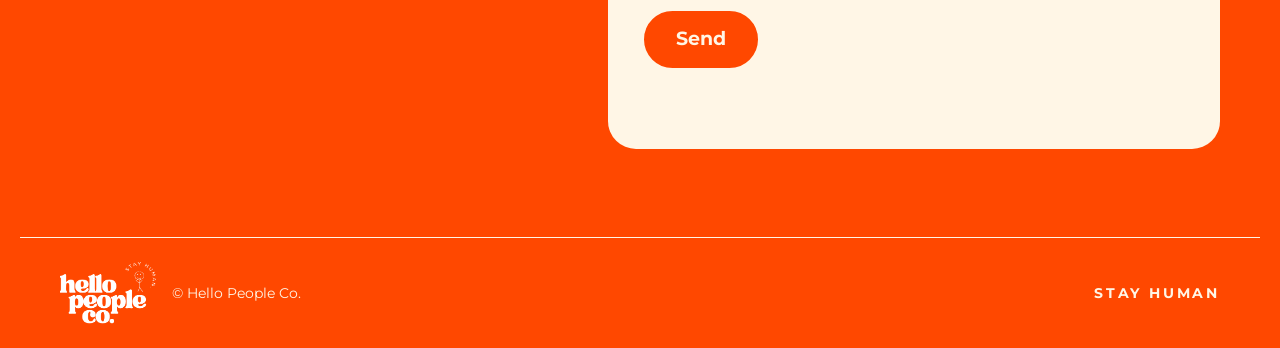
==== commit e0c802b1: "HELLO Leadership: add Noosa dates 7-8 June 2027 (venue and price held until February) Co-Authored-By" ====
--- a/index.html
+++ b/index.html
@@ -41,7 +41,7 @@
 
 <h1>Yawn-free workshops for <em>humans</em> at work.</h1>
 <p class="lede">Team workshops and leadership programs that build strong teams and confident, capable leaders. Practical, honest and never boring.</p>
-<div class="hero-cards"><div class="card card--peach card--sm"><p class="eyebrow">For organisations</p><h3>Team programs + workshops</h3><p class="grow-p">Yawn-free workshops that get your team actually talking. In-house, in person, built around your people.</p><a class="btn" href="https://calendar.app.google/rN4LzEFnqo8xVcpdA" rel="noopener">Book a call</a></div><div class="card card--orange card--sm"><p class="eyebrow">For women in senior leadership</p><h3>HELLO Leadership</h3><p class="grow-p">A 2-day intensive for women running businesses or leading large teams. Work out what makes you a brilliant leader, then do more of it. Max 14 seats. Noosa 2027.</p><a class="btn btn--secondary" href="hello-leadership.html#waitlist">Join the waitlist</a></div></div>
+<div class="hero-cards"><div class="card card--peach card--sm"><p class="eyebrow">For organisations</p><h3>Team programs + workshops</h3><p class="grow-p">Yawn-free workshops that get your team actually talking. In-house, in person, built around your people.</p><a class="btn" href="https://calendar.app.google/rN4LzEFnqo8xVcpdA" rel="noopener">Book a call</a></div><div class="card card--orange card--sm"><p class="eyebrow">For women in senior leadership</p><h3>HELLO Leadership</h3><p class="grow-p">A 2-day intensive for women running businesses or leading large teams. Work out what makes you a brilliant leader, then do more of it. Max 14 seats. Noosa, 7-8 June 2027.</p><a class="btn btn--secondary" href="hello-leadership.html#waitlist">Join the waitlist</a></div></div>
 </div>
 <div class="hero-photo"><img class="photo photo--lg" src="images/julz-studio-portrait.jpg" alt="Julz laughing in the studio" width="1717" height="2576" loading="eager" decoding="async"></div>
 </div>
--- a/css/style.css
+++ b/css/style.css
@@ -116,6 +116,7 @@
 .card--blue{background:var(--blue)}
 .card--orange{background:var(--orange);color:var(--cream)}
 .card--lg{padding:36px}
+.card--vcenter{justify-content:center}
 .card--sm{padding:28px}
 .card--row{flex-direction:row;align-items:flex-start;gap:16px}
 .card--bare{background:transparent;border:0;padding:8px 0}
